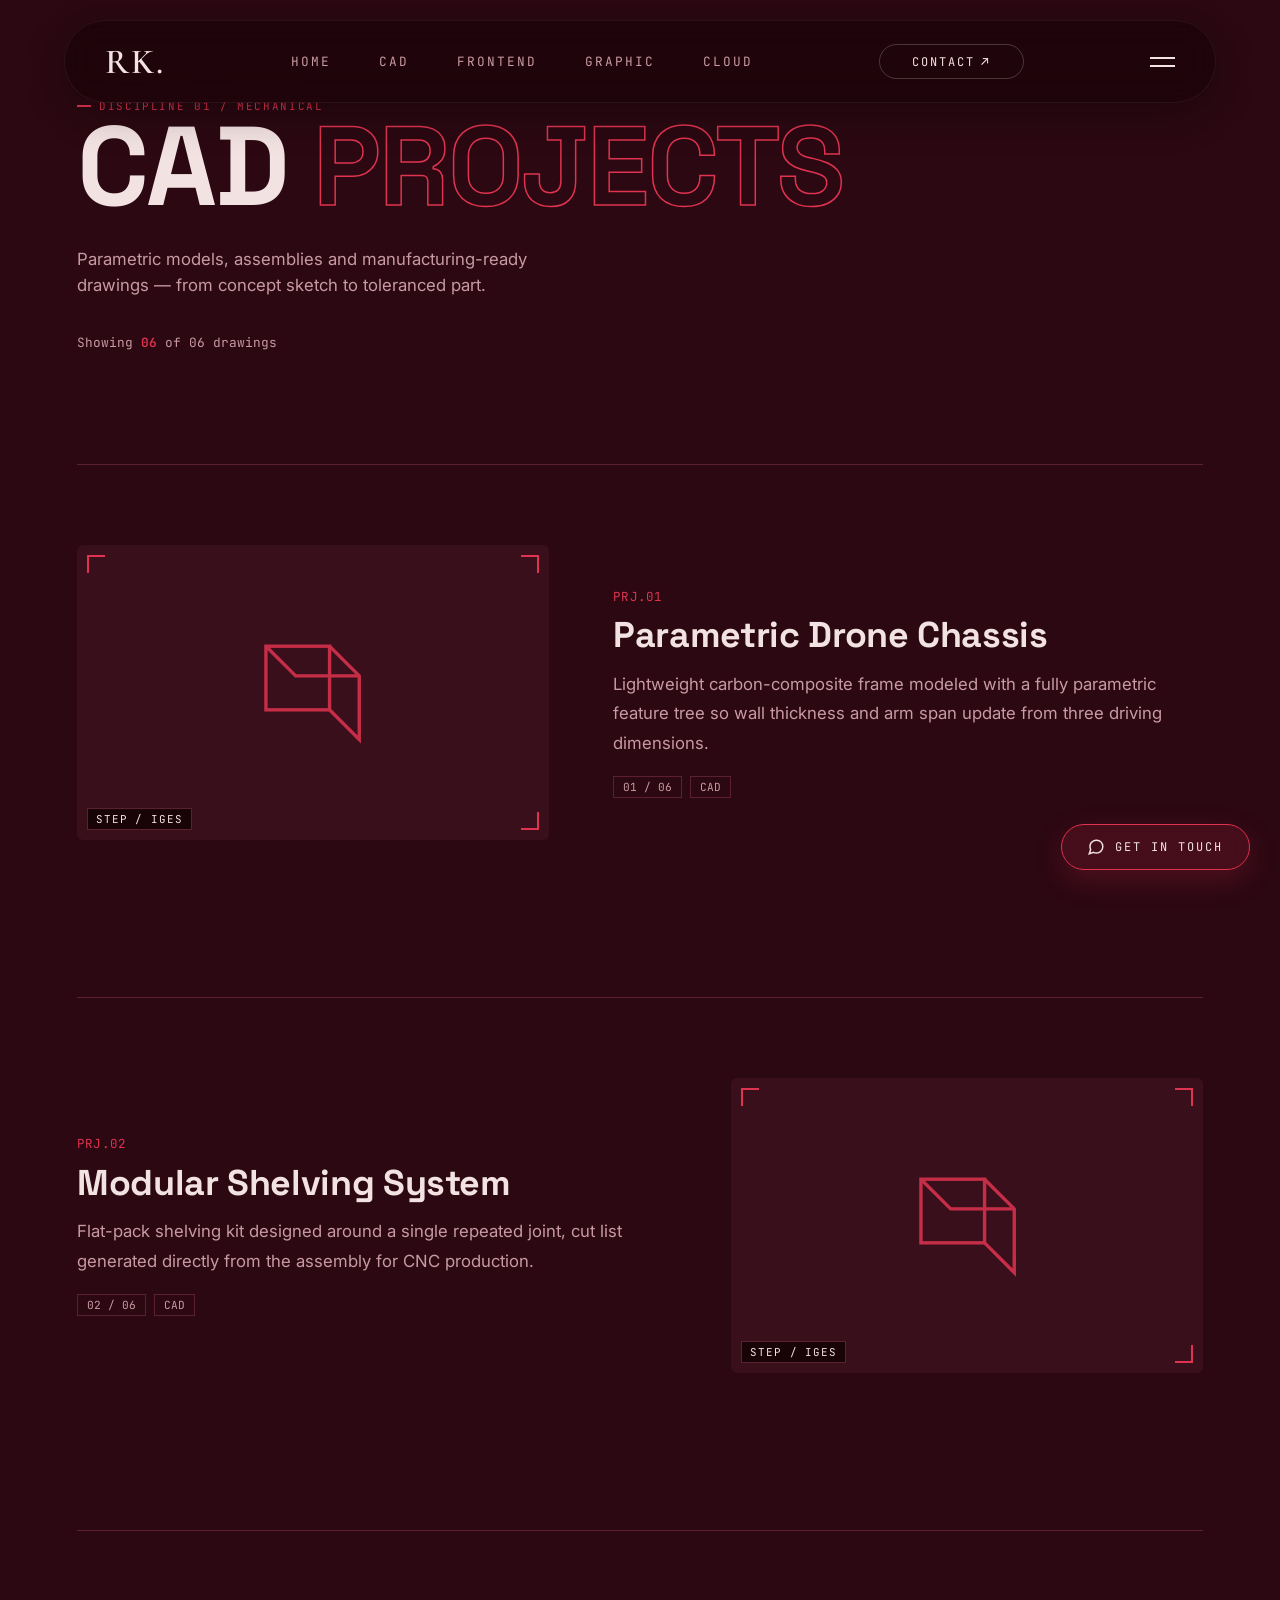
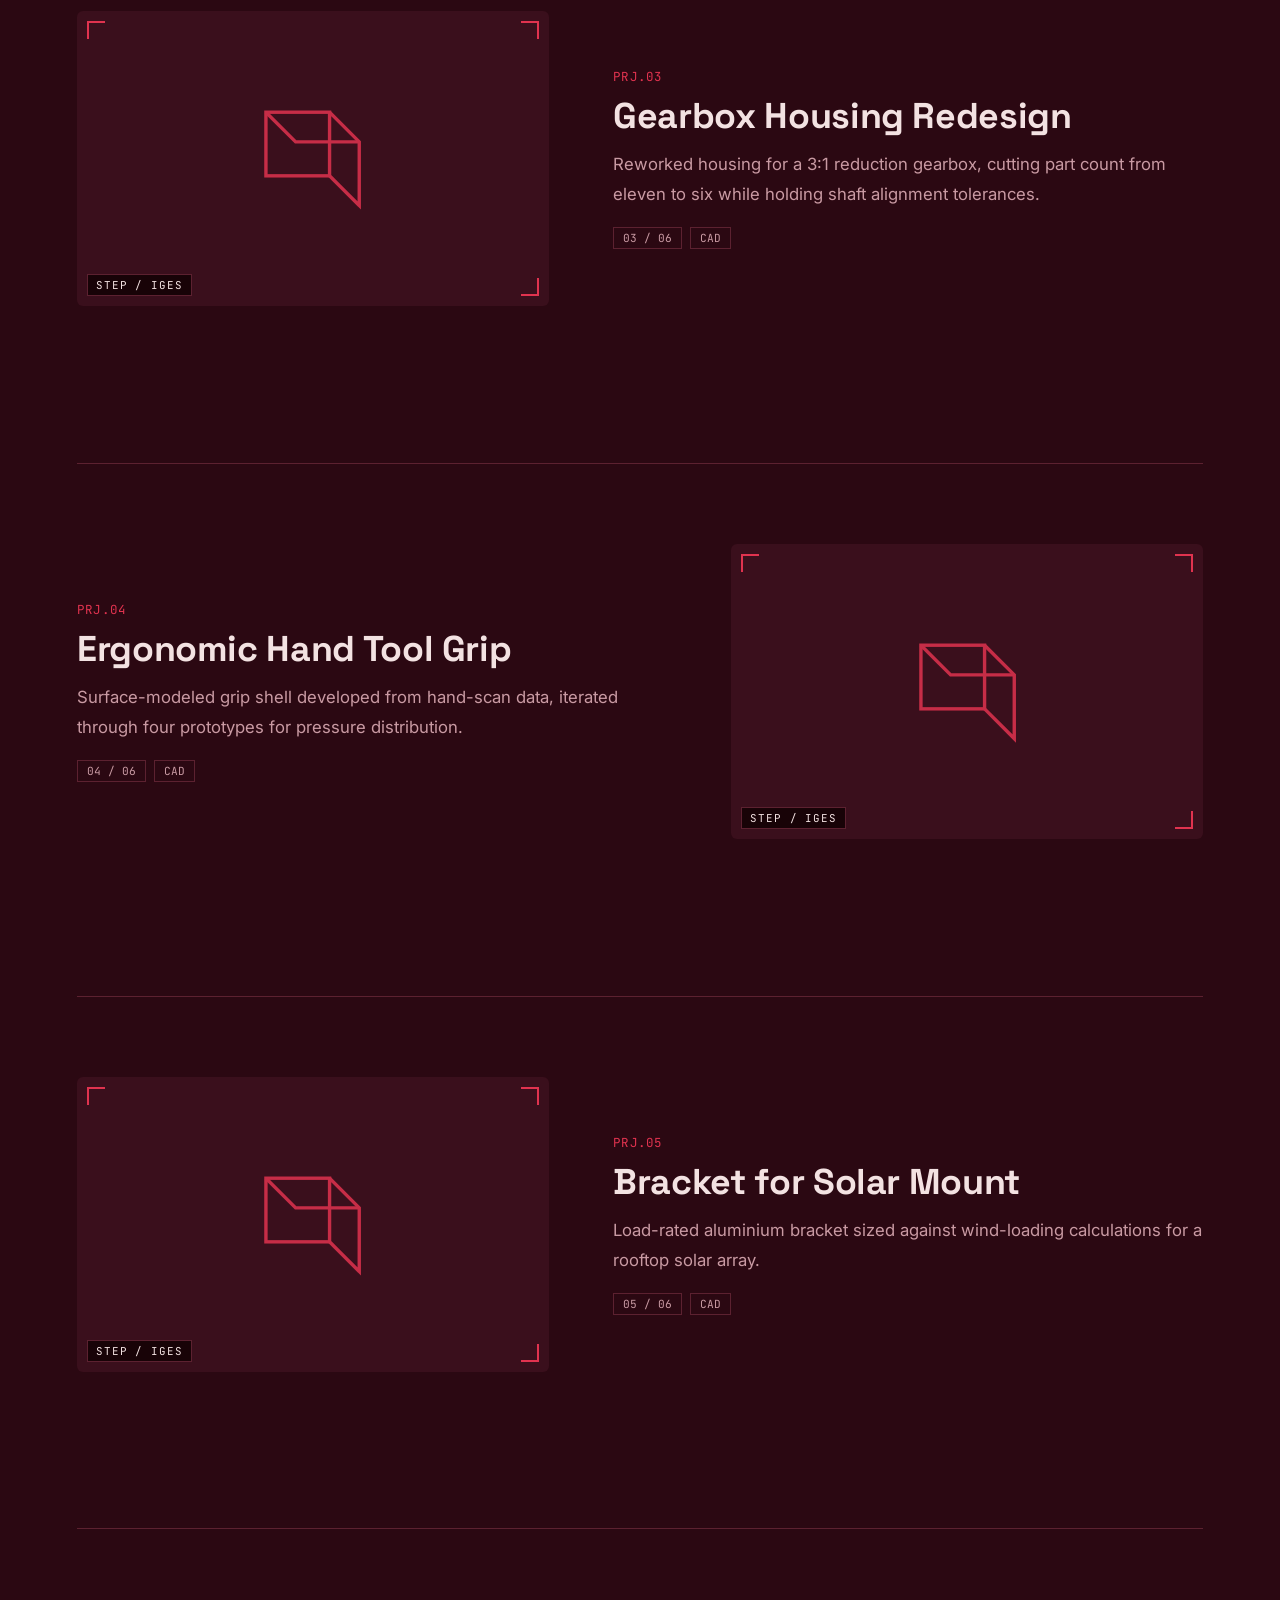
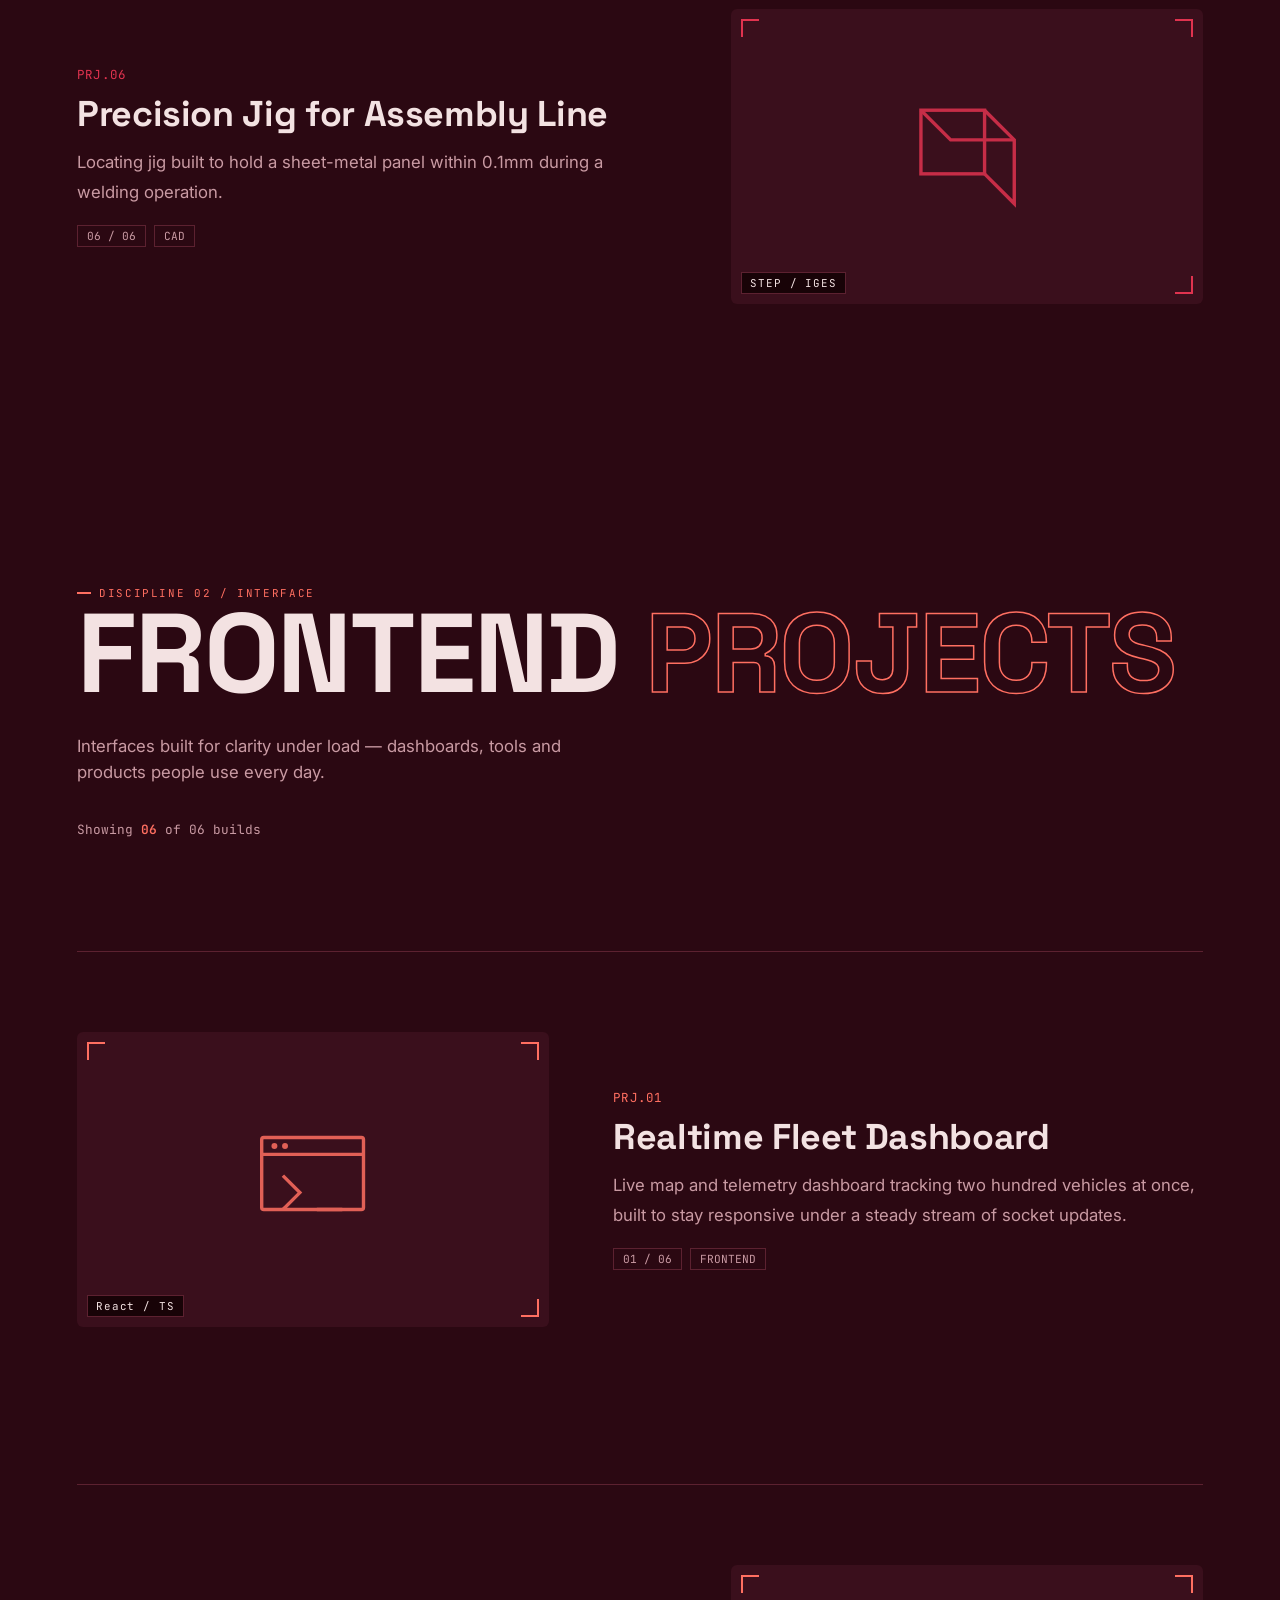
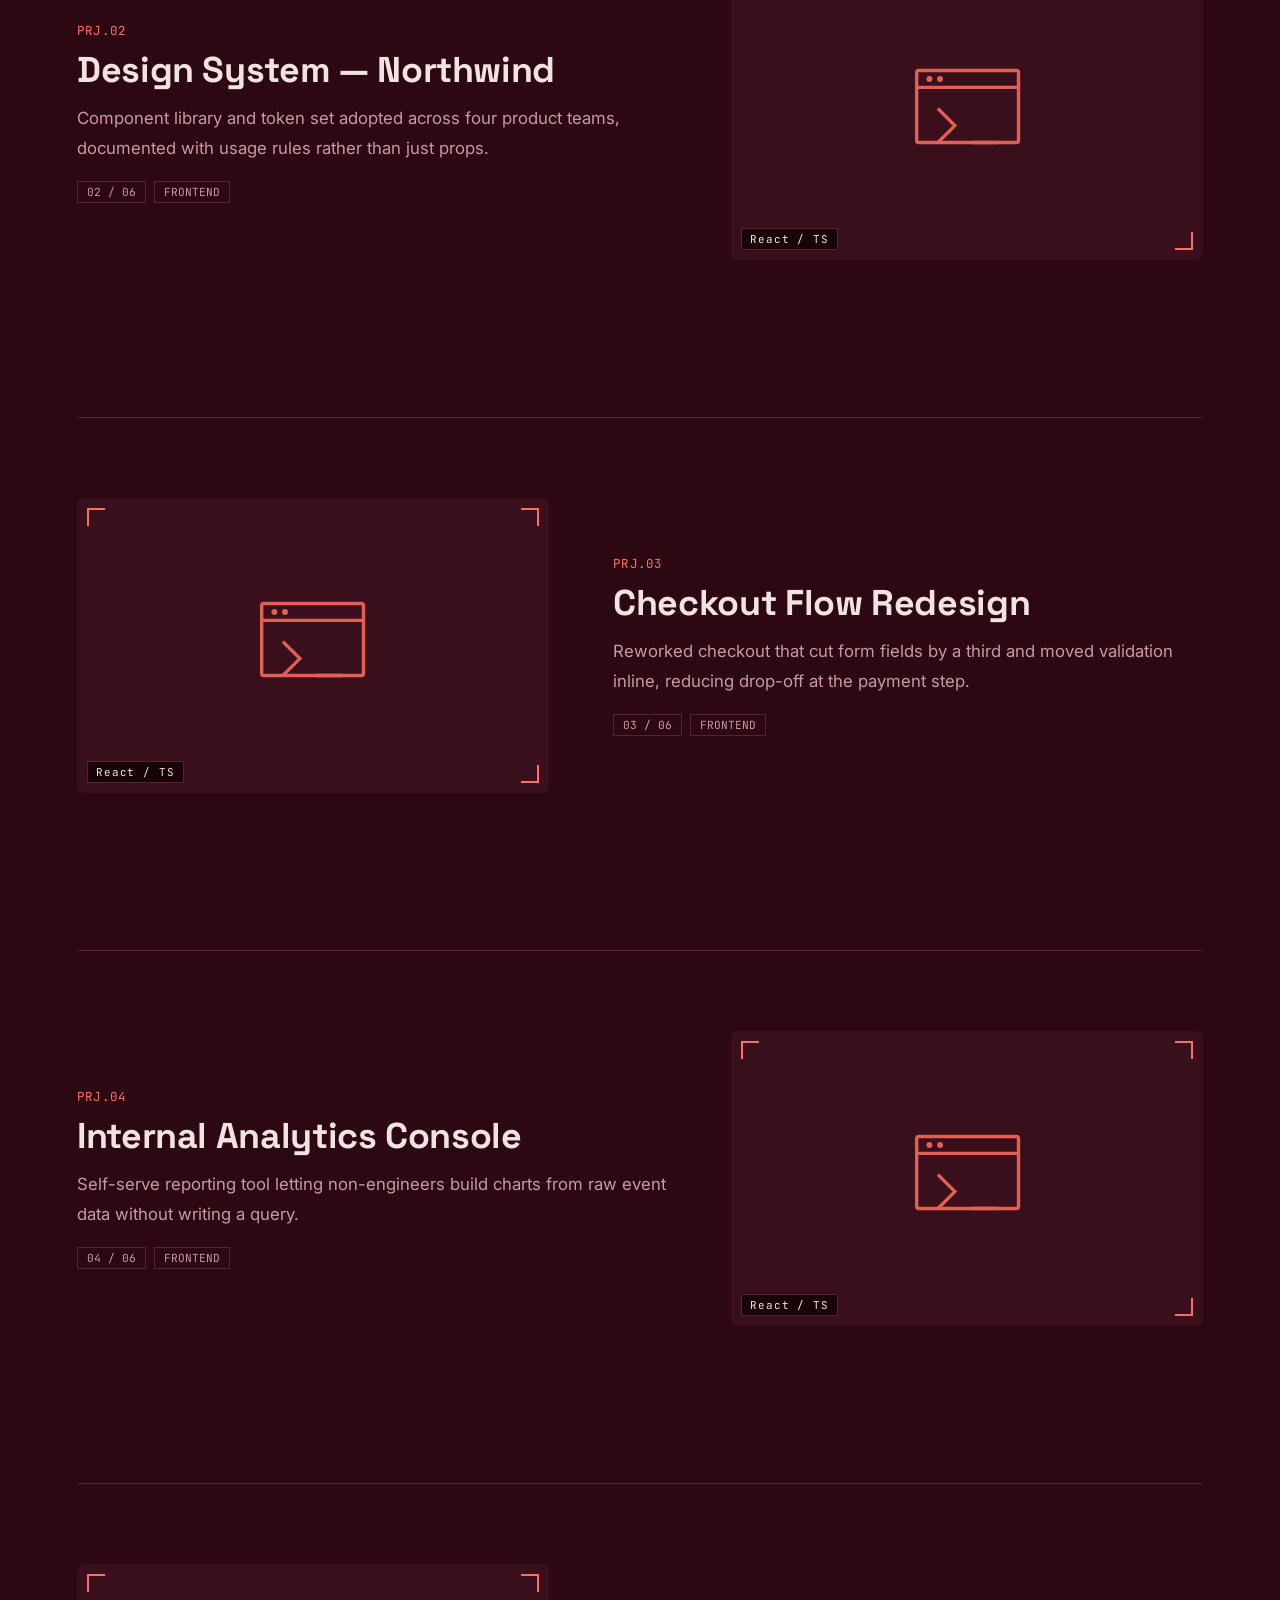
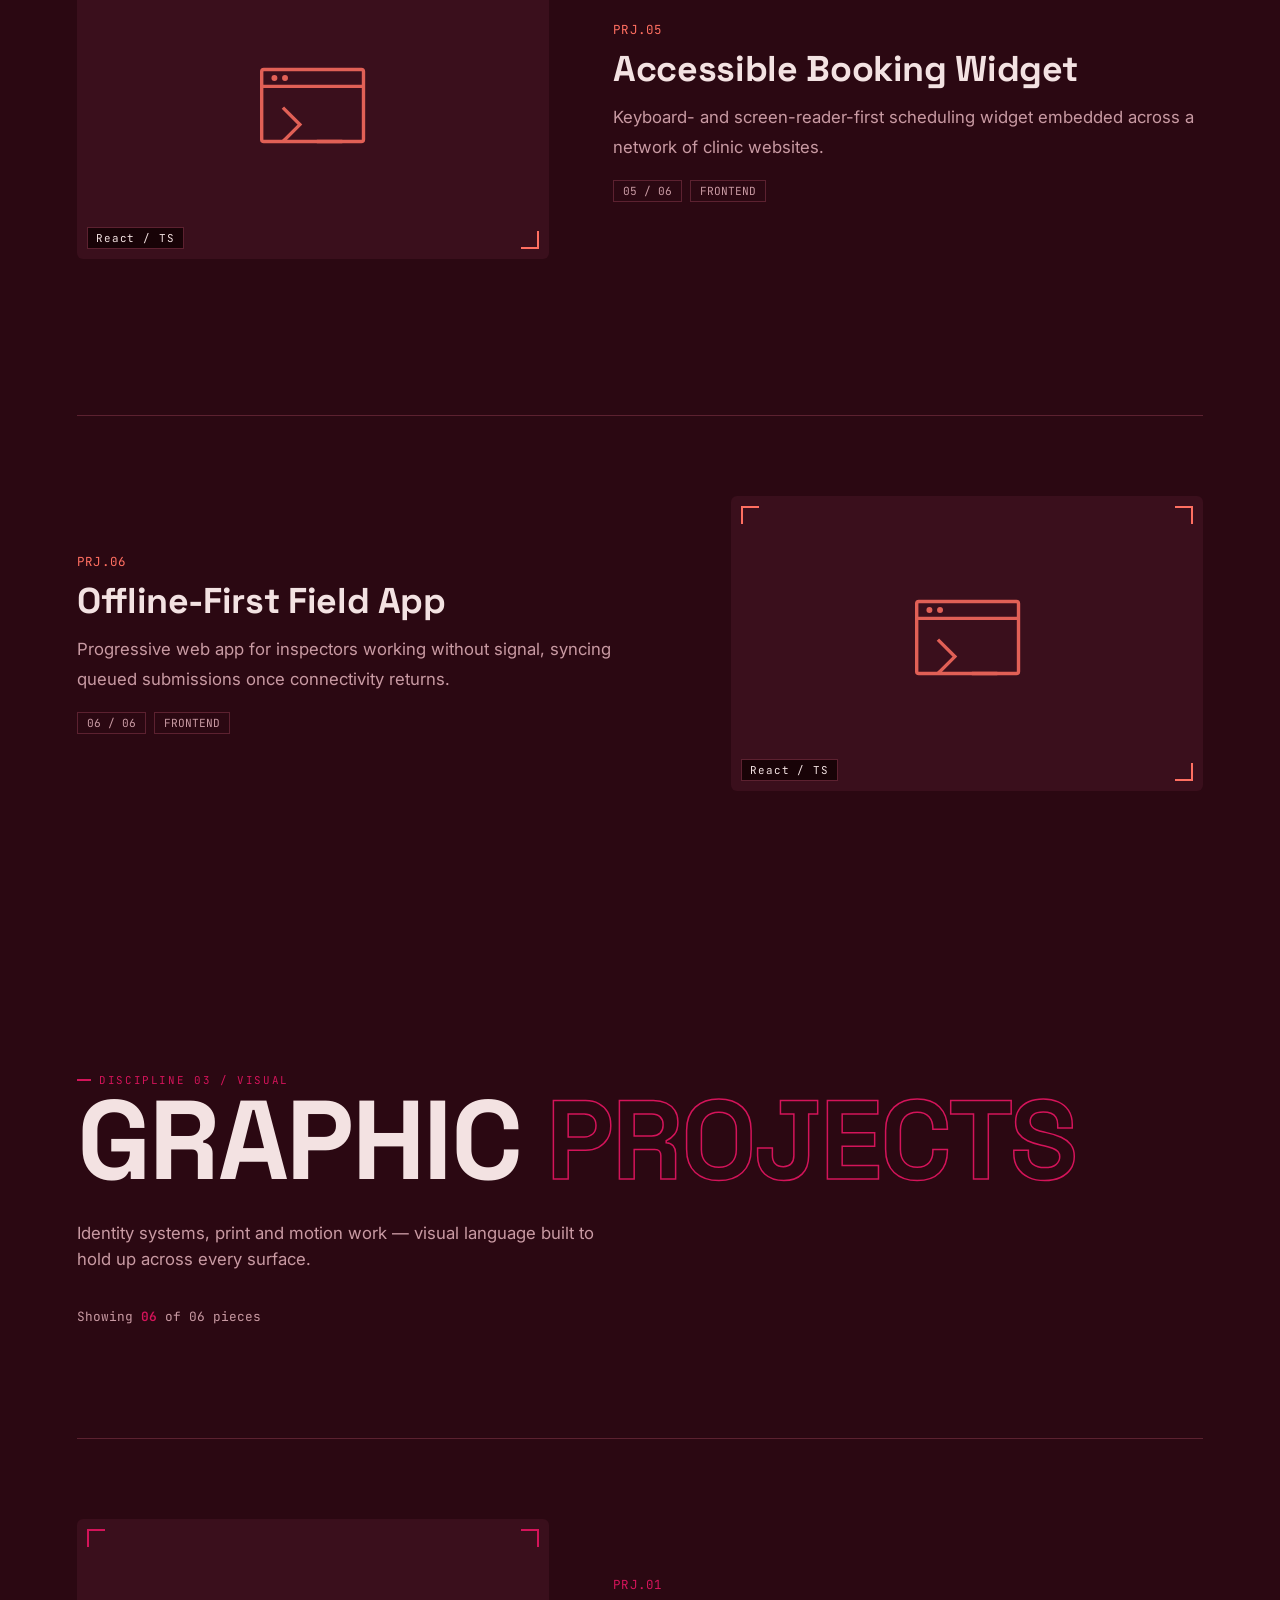
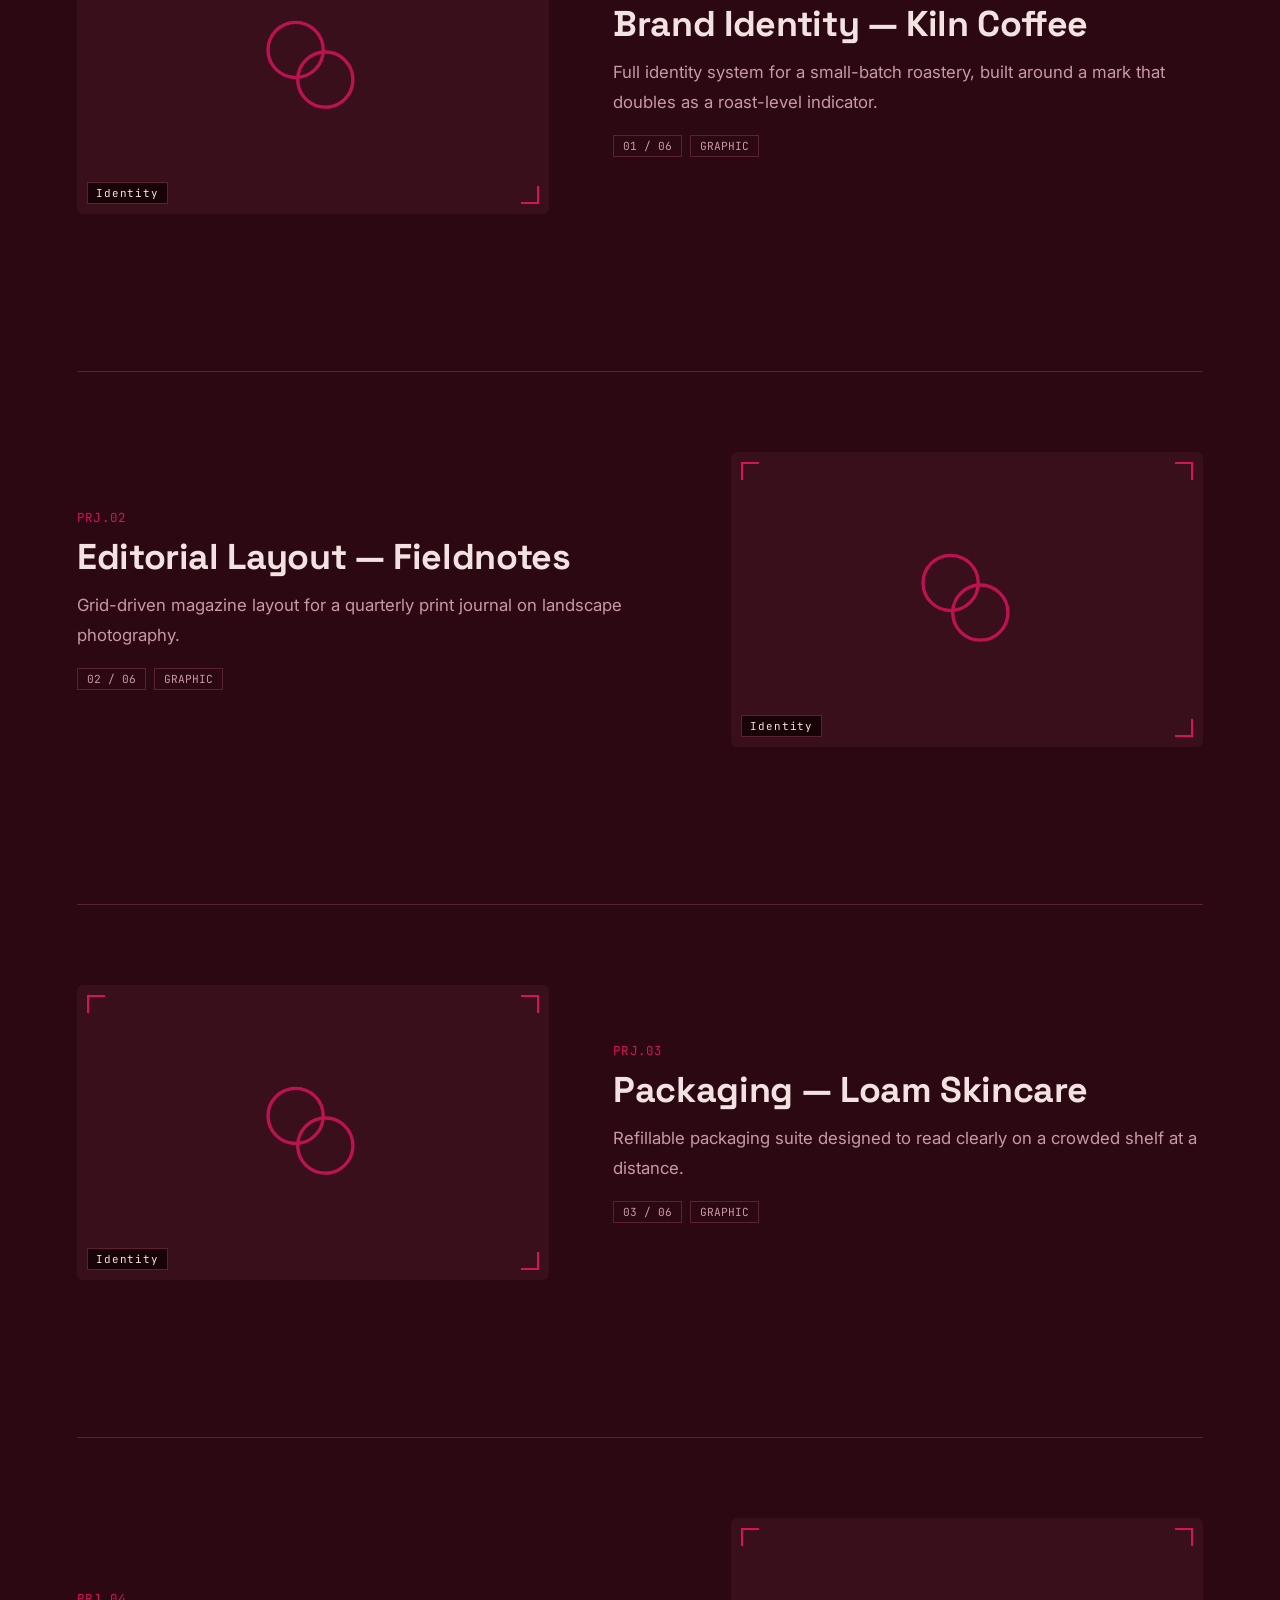
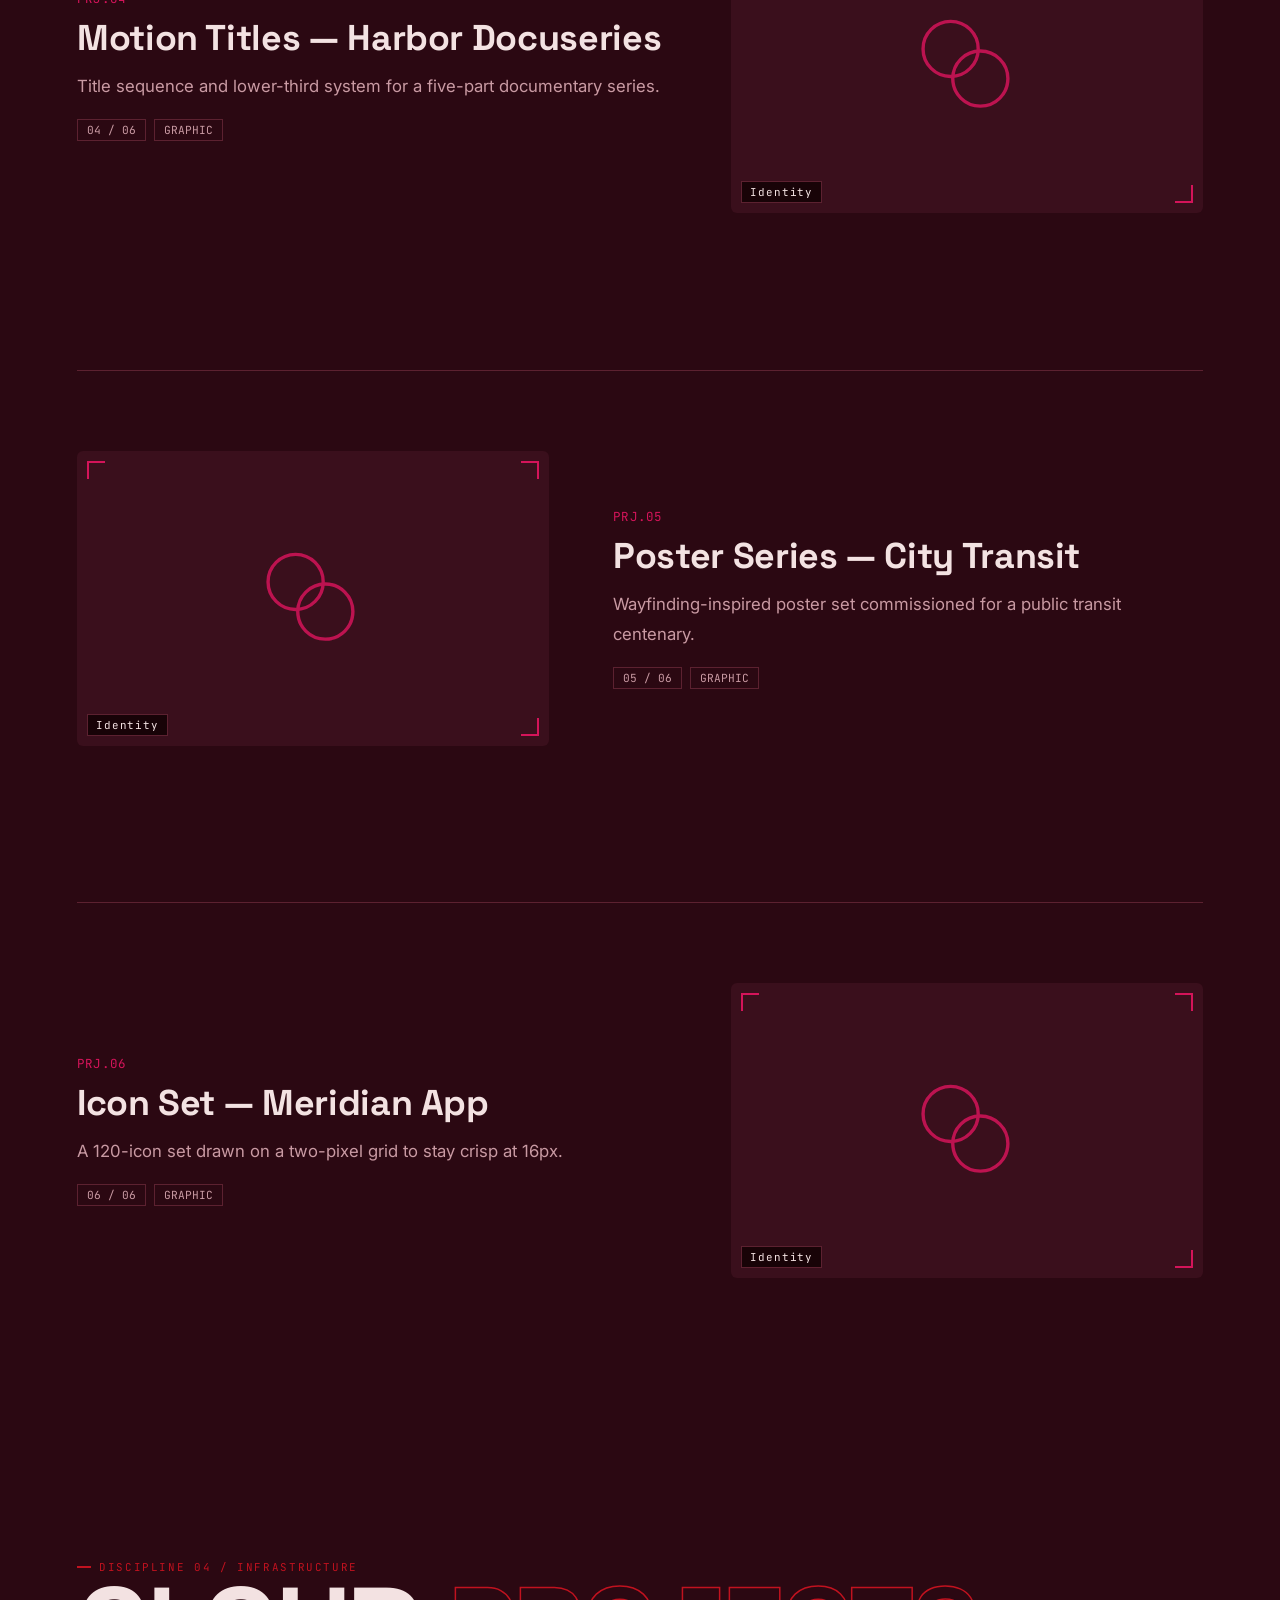
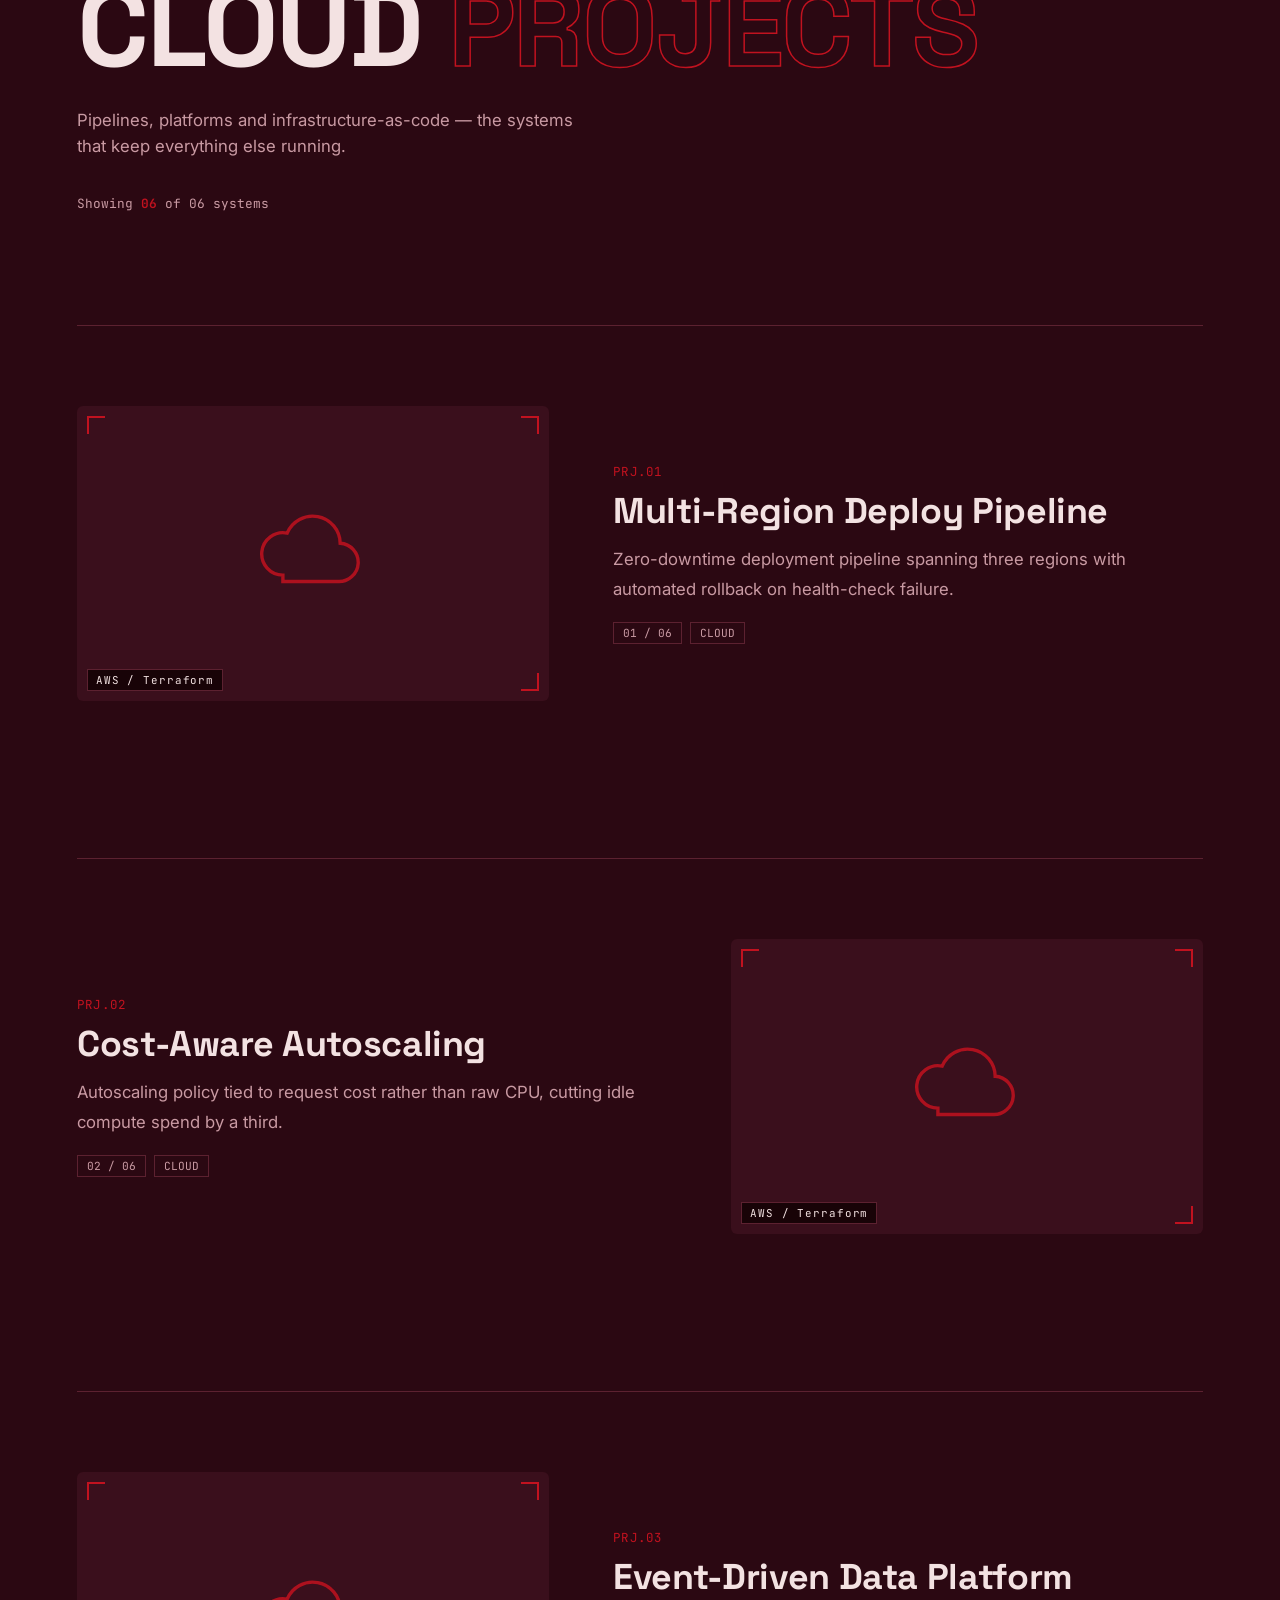
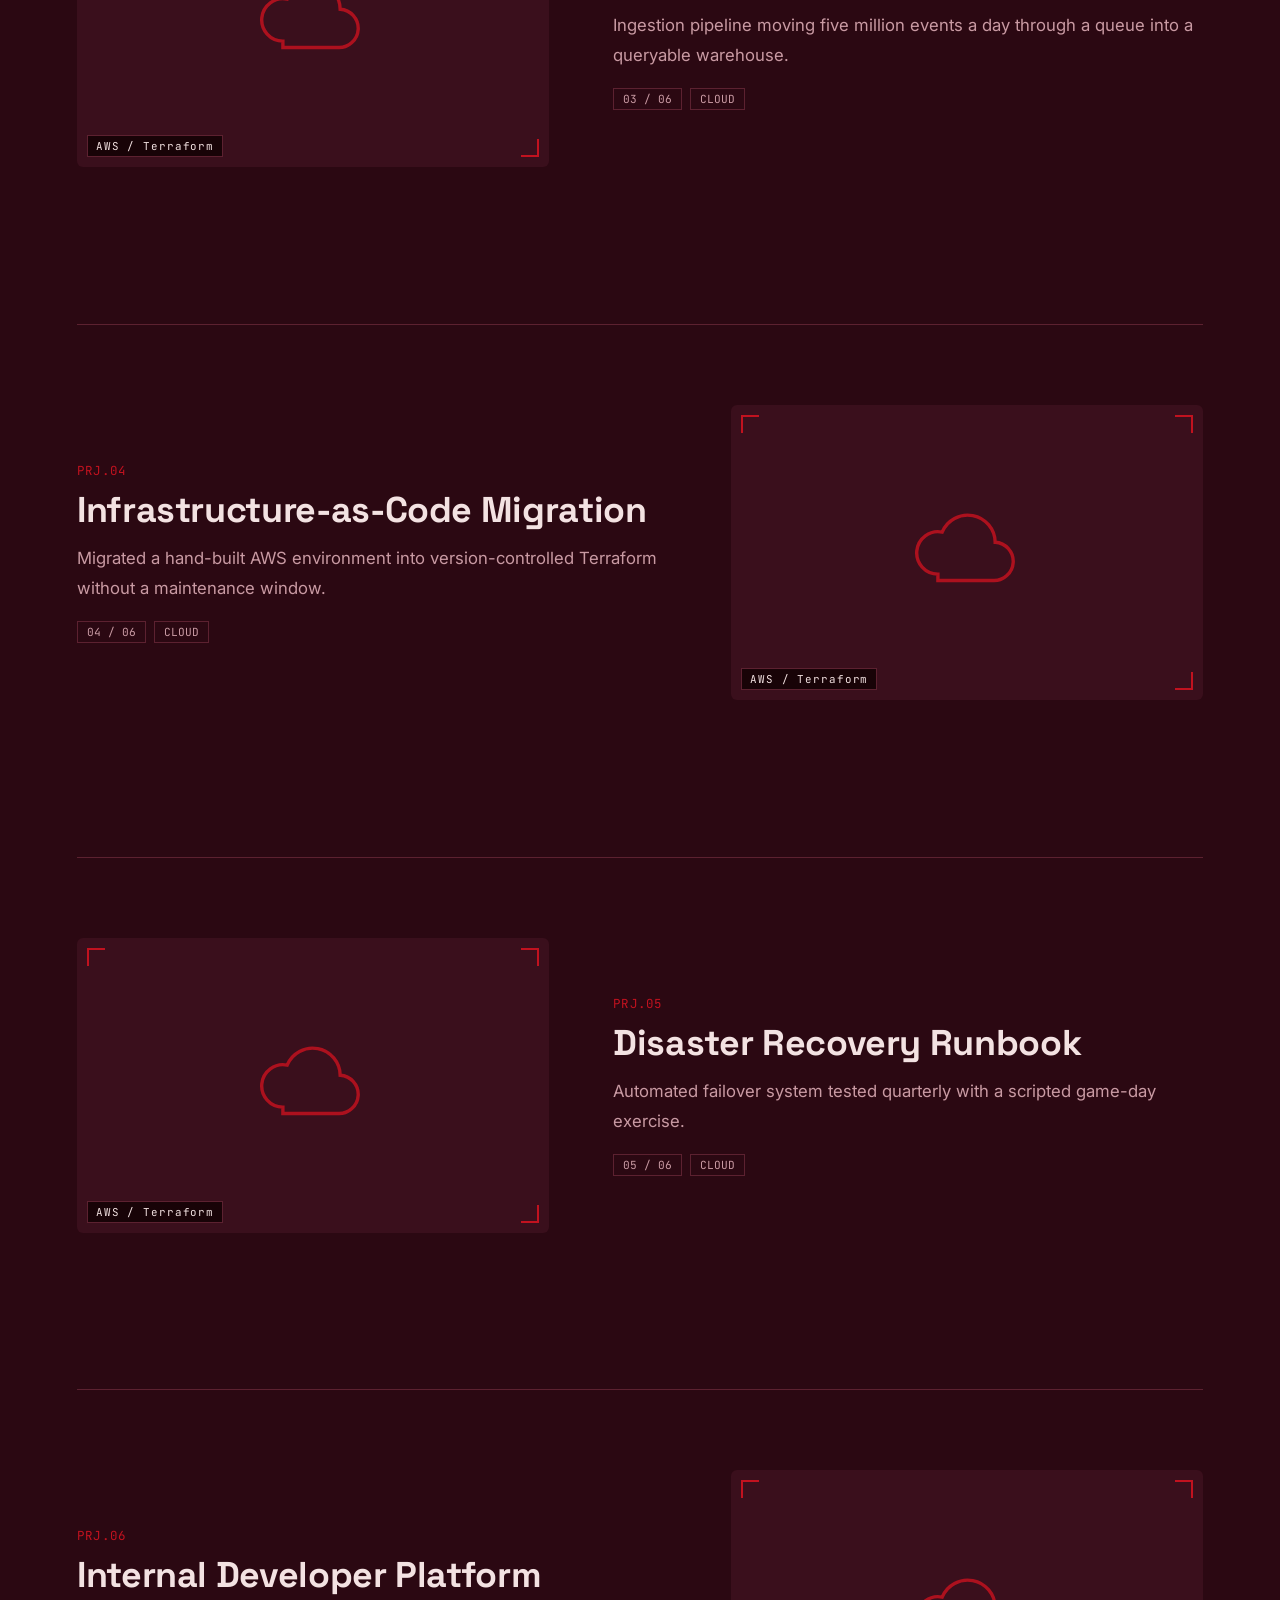
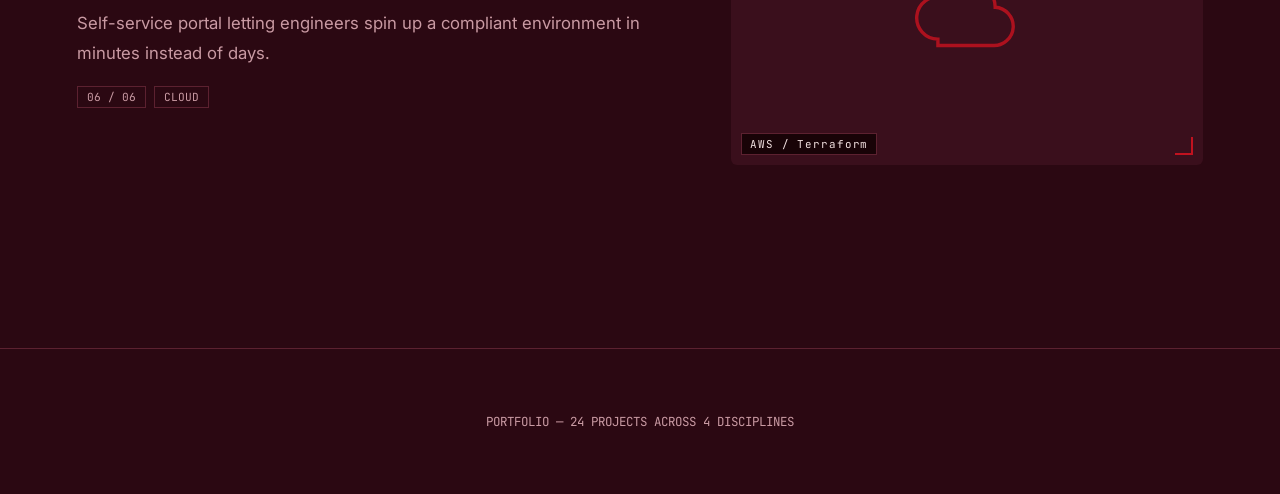
==== projects.html @ 7c6ef7e4 "personal website deployed on 14/07" ====
<!DOCTYPE html>
<html lang="en">

<head>
  <meta charset="UTF-8">
  <meta name="viewport" content="width=device-width, initial-scale=1.0">
  <title>Projects — Drafting Table</title>
  <link rel="preconnect" href="https://fonts.googleapis.com">
  <link rel="preconnect" href="https://fonts.gstatic.com" crossorigin>
  <link href="https://fonts.googleapis.com/css2?family=Cormorant+Garamond:ital,wght@0,300;0,400;0,500;0,600;0,700;1,300;1,400;1,500;1,600;1,700&family=Bodoni+Moda:ital,opsz,wght@0,6..96,400;0,6..96,500;0,6..96,600;0,6..96,700;1,6..96,400&family=IBM+Plex+Mono:wght@300;400;500;600;700&family=Inter:wght@200;300;400;500;600;700&family=Manrope:wght@200;300;400;500;600;700&family=Space+Grotesk:wght@500;700;800&family=JetBrains+Mono:wght@400;500&display=swap" rel="stylesheet">
  <style>
    :root {
      --ink: #180307;
      --ink-2: #26060c;
      --paper: #2b0812;
      --paper-2: #3a0f1c;
      --line: #5c2130;
      --text: #f3e2e2;
      --text-soft: #c99aa3;
      --cad: #e0334f;
      --frontend: #ff6f61;
      --graphic: #d4145a;
      --cloud: #c1121f;
      --accent: var(--cad);
      --disp: 'Space Grotesk', sans-serif;
      --body: 'Inter', sans-serif;
      --mono: 'JetBrains Mono', monospace;
    }

    * {
      box-sizing: border-box;
      margin: 0;
      padding: 0;
    }

    html {
      scroll-behavior: smooth;
      scroll-padding-top: 2rem;
    }

    body {
      background: var(--paper);
      color: var(--text);
      font-family: var(--body);
      overflow-x: hidden;
    }

    /* ---------- velvet backdrop ---------- */
    .grid-bg {
      position: absolute;
      inset: 0;
      background-image:
        linear-gradient(var(--line) 1px, transparent 1px),
        linear-gradient(90deg, var(--line) 1px, transparent 1px);
      background-size: 40px 40px;
      opacity: .28;
      pointer-events: none;
    }

    .grid-bg.dark {
      background-image:
        linear-gradient(rgba(255, 255, 255, .06) 1px, transparent 1px),
        linear-gradient(90deg, rgba(255, 255, 255, .06) 1px, transparent 1px);
      opacity: 1;
    }

    .velvet-sheen {
      position: fixed;
      inset: 0;
      z-index: 0;
      pointer-events: none;
      background:
        radial-gradient(60vw 60vh at 15% 0%, rgba(224, 51, 79, .16), transparent 60%),
        radial-gradient(50vw 50vh at 100% 30%, rgba(212, 20, 90, .14), transparent 60%),
        radial-gradient(70vw 60vh at 50% 100%, rgba(24, 3, 7, .55), transparent 65%);
      animation: sheenDrift 18s ease-in-out infinite alternate;
    }

    @keyframes sheenDrift {
      0% {
        opacity: .85;
      }

      100% {
        opacity: 1;
        transform: scale(1.04);
      }
    }

    /* ================= INTRO OVERLAY ================= */
    #intro {
      position: fixed;
      inset: 0;
      z-index: 999;
    }

    #intro .panel {
      position: absolute;
      left: 0;
      width: 100%;
      height: 50%;
      background: var(--ink);
      display: flex;
      align-items: center;
      justify-content: center;
      transition: transform 1.05s cubic-bezier(.76, 0, .18, 1);
      overflow: hidden;
    }

    #intro .panel-top {
      top: 0;
    }

    #intro .panel-bottom {
      bottom: 0;
    }

    #intro .panel-top .grid-bg {
      bottom: 0;
      top: auto;
      height: 200%;
    }

    #intro .panel-bottom .grid-bg {
      top: 0;
      height: 200%;
    }

    .crosshair {
      position: relative;
      width: 64px;
      height: 64px;
      opacity: .9;
    }

    .crosshair::before,
    .crosshair::after {
      content: '';
      position: absolute;
      background: var(--cad);
    }

    .crosshair::before {
      left: 50%;
      top: 0;
      width: 2px;
      height: 100%;
      transform: translateX(-1px);
    }

    .crosshair::after {
      top: 50%;
      left: 0;
      height: 2px;
      width: 100%;
      transform: translateY(-1px);
    }

    .crosshair span {
      position: absolute;
      inset: 0;
      margin: auto;
      width: 14px;
      height: 14px;
      border: 2px solid var(--cad);
      border-radius: 50%;
      animation: pulseRing 1.6s ease-in-out infinite;
    }

    @keyframes pulseRing {

      0%,
      100% {
        transform: scale(1);
        box-shadow: 0 0 0 0 rgba(224, 51, 79, .55);
      }

      50% {
        transform: scale(1.15);
        box-shadow: 0 0 0 10px rgba(224, 51, 79, 0);
      }
    }

    #intro .panel-top .crosshair {
      transform: translateY(20px);
    }

    #intro .panel-bottom .crosshair {
      transform: translateY(-20px);
    }

    #intro.open .panel-top {
      transform: translateY(-100%);
    }

    #intro.open .panel-bottom {
      transform: translateY(100%);
    }

    #intro.hidden {
      display: none;
    }

    /* ================= HERO / CATEGORY HEADING ================= */
    .category {
      position: relative;
      padding: 0 6vw 8vw;
    }

    .category-hero {
      position: sticky;
      top: 0;
      z-index: 5;
      background: var(--paper);
      min-height: 48vh;
      display: flex;
      flex-direction: column;
      align-items: flex-start;
      justify-content: center;
      padding-top: 2vh;
      opacity: 0;
      transform: translateY(40px);
      transition: opacity 0.8s cubic-bezier(0.16, 1, 0.3, 1), transform 0.8s cubic-bezier(0.16, 1, 0.3, 1);
      will-change: opacity, transform;
    }
    .category-hero.revealed {
      opacity: 1;
      transform: translateY(0);
    }

    .eyebrow {
      font-family: var(--mono);
      font-size: .68rem;
      letter-spacing: .15em;
      text-transform: uppercase;
      color: var(--accent);
      display: flex;
      align-items: center;
      gap: 8px;
    }

    .eyebrow::before {
      content: '';
      display: inline-block;
      width: 14px;
      height: 2px;
      background: var(--accent);
      animation: eyebrowGrow 2.4s ease-in-out infinite;
    }

    @keyframes eyebrowGrow {
      0%, 100% {
        width: 14px;
        opacity: .75;
      }
      50% {
        width: 24px;
        opacity: 1;
      }
    }

    .category-title {
      font-family: var(--disp);
      font-weight: 800;
      font-size: clamp(2.6rem, 9vw, 7rem);
      line-height: .96;
      letter-spacing: -.02em;
      text-transform: uppercase;
      color: var(--text);
    }

    .category-title .stroke {
      -webkit-text-stroke: 1.5px var(--accent);
      color: transparent;
    }

    .category-sub {
      margin-top: 1.6rem;
      max-width: 520px;
      font-size: 1.05rem;
      color: var(--text-soft);
      line-height: 1.55;
    }

    .category-count {
      margin-top: 2.2rem;
      font-family: var(--mono);
      font-size: .8rem;
      color: var(--text-soft);
      display: flex;
      align-items: center;
      gap: 8px;
    }

    .category-count b {
      color: var(--accent);
      font-weight: 600;
    }

    /* ================= PROJECT CARDS ================= */
    .project-list {
      display: flex;
      flex-direction: column;
      gap: clamp(2.5rem, 6vw, 5rem);
      margin-top: 2rem;
    }

    .project-card {
      display: grid;
      grid-template-columns: 1fr 1.25fr;
      gap: clamp(2rem, 5vw, 4.5rem);
      align-items: center;
      padding: 5rem 0;
      border-top: 1px solid var(--line);
      opacity: 0;
      transform: translateY(40px);
      transition: opacity 0.8s cubic-bezier(0.16, 1, 0.3, 1), transform 0.8s cubic-bezier(0.16, 1, 0.3, 1);
      will-change: opacity, transform;
    }

    .project-card.revealed {
      opacity: 1;
      transform: translateY(0);
    }

    .project-card:nth-child(even) {
      grid-template-columns: 1.25fr 1fr;
    }

    .project-card:nth-child(even) .project-media {
      order: 2;
    }

    .project-card:nth-child(even) .project-info {
      order: 1;
    }

    .project-media {
      position: relative;
      aspect-ratio: 16/10;
      background: var(--paper-2);
      overflow: hidden;
      border-radius: 6px;
      transition: box-shadow .4s ease;
    }

    .project-media:hover {
      box-shadow: inset 0 0 0 1px var(--accent), 0 0 32px -6px var(--accent);
    }

    .project-media svg {
      width: 46%;
      height: 46%;
      opacity: .85;
    }

    .project-media .icon-wrap {
      position: absolute;
      inset: 0;
      display: flex;
      align-items: center;
      justify-content: center;
      color: var(--accent);
      transition: transform .5s cubic-bezier(.2, .8, .2, 1);
    }

    .project-media:hover .icon-wrap {
      transform: scale(1.12) rotate(-3deg);
    }

    .corner {
      position: absolute;
      width: 18px;
      height: 18px;
      border-color: var(--accent);
      border-style: solid;
      border-width: 0;
      transition: width .3s ease, height .3s ease;
    }

    .corner.tl {
      top: 10px;
      left: 10px;
      border-top-width: 2px;
      border-left-width: 2px;
    }

    .corner.tr {
      top: 10px;
      right: 10px;
      border-top-width: 2px;
      border-right-width: 2px;
    }

    .corner.bl {
      bottom: 10px;
      left: 10px;
      border-bottom-width: 2px;
      border-left-width: 2px;
    }

    .corner.br {
      bottom: 10px;
      right: 10px;
      border-bottom-width: 2px;
      border-right-width: 2px;
    }

    .project-media:hover .corner {
      width: 26px;
      height: 26px;
    }

    .project-tag {
      position: absolute;
      left: 10px;
      bottom: 10px;
      font-family: var(--mono);
      font-size: .68rem;
      letter-spacing: .08em;
      background: var(--ink);
      color: var(--text);
      padding: 3px 8px;
      border: 1px solid var(--line);
    }

    .project-info .index {
      font-family: var(--mono);
      font-size: .78rem;
      color: var(--accent);
      letter-spacing: .1em;
      display: block;
      margin-bottom: .6rem;
    }

    .project-info h3 {
      font-family: var(--disp);
      font-weight: 700;
      font-size: clamp(1.5rem, 2.8vw, 2.3rem);
      line-height: 1.15;
      margin-bottom: .9rem;
      letter-spacing: -.01em;
      color: var(--text);
    }

    .project-info p {
      color: var(--text-soft);
      font-size: 1.05rem;
      line-height: 1.75;
      max-width: 60ch;
    }

    .project-meta {
      display: flex;
      flex-wrap: wrap;
      gap: .5rem;
      margin-top: 1.1rem;
    }

    .project-meta span {
      font-family: var(--mono);
      font-size: .7rem;
      border: 1px solid var(--line);
      padding: 3px 9px;
      color: var(--text-soft);
      transition: border-color .3s ease, color .3s ease;
    }

    .project-card:hover .project-meta span {
      border-color: var(--accent);
      color: var(--text);
    }

    /* ================= SECTION THEMES ================= */
    #cad {
      --accent: var(--cad);
      background: var(--paper);
    }

    #frontend {
      --accent: var(--frontend);
      background: var(--paper);
    }

    #graphic {
      --accent: var(--graphic);
      background: var(--paper);
    }

    #cloud {
      --accent: var(--cloud);
      background: var(--paper);
    }

    @media (max-width: 760px) {

      .project-card,
      .project-card:nth-child(even) {
        grid-template-columns: 1fr;
      }

      .project-card:nth-child(even) .project-media,
      .project-card:nth-child(even) .project-info {
        order: initial;
      }
    }

    @media (prefers-reduced-motion: reduce) {
      * {
        transition: none !important;
        animation: none !important;
      }
    }

    footer {
      padding: 4rem 6vw;
      text-align: center;
      font-family: var(--mono);
      font-size: .78rem;
      color: var(--text-soft);
      border-top: 1px solid var(--line);
    }

    /* ================== FLOATING NAVBAR ================== */
    .nav-header {
      position: fixed;
      top: 20px;
      left: 50%;
      transform: translateX(-50%);
      width: 90%;
      max-width: 1200px;
      padding: 1.2rem 2.5rem;
      border-radius: 50px;
      background: rgba(24, 3, 7, 0.6);
      backdrop-filter: blur(16px);
      -webkit-backdrop-filter: blur(16px);
      border: 1px solid rgba(255, 255, 255, 0.06);
      z-index: 990;
      display: flex;
      justify-content: space-between;
      align-items: center;
      box-shadow: 0 10px 40px rgba(0, 0, 0, 0.3);
      transition: top 0.35s ease, padding 0.35s ease, width 0.35s ease, background-color 0.35s;
    }
    .nav-header.scrolled {
      top: 10px;
      width: 94%;
      padding: 0.2rem 2.5rem;
      background: rgba(24, 3, 7, 0.85);
      box-shadow: 0 15px 50px rgba(0, 0, 0, 0.5);
      border-bottom: 1px solid rgba(255, 255, 255, 0.1);
    }

    .nav-logo a {
      font-family: 'Cormorant Garamond', serif;
      font-size: 2.2rem;
      font-weight: 600;
      color: var(--text);
      text-decoration: none;
      letter-spacing: 2px;
    }

    .nav-menu {
      display: flex;
      gap: 3rem;
    }

    .nav-link {
      font-family: var(--mono);
      font-size: 0.8rem;
      letter-spacing: 2px;
      color: var(--text-soft);
      text-decoration: none;
      position: relative;
      padding: 0.4rem 0;
    }

    .nav-link::after {
      content: "";
      position: absolute;
      bottom: 0;
      left: 0;
      width: 0%;
      height: 1px;
      background-color: var(--accent);
      transition: width 0.4s cubic-bezier(0.16, 1, 0.3, 1);
    }

    .nav-link:hover {
      color: var(--text);
    }

    .nav-link:hover::after {
      width: 100%;
    }

    .nav-cta a {
      font-family: var(--mono);
      font-size: 0.75rem;
      color: var(--text);
      border: 1px solid rgba(255, 255, 255, 0.2);
      padding: 0.5rem 2rem;
      border-radius: 30px;
      text-decoration: none;
      letter-spacing: 2px;
      display: flex;
      align-items: center;
      gap: 6px;
    }

    .nav-cta a:hover {
      background-color: var(--text);
      color: #100108;
      border-color: var(--text);
    }

    .arrow-diagonal {
      font-size: 0.8rem;
      display: inline-block;
      transition: transform 0.3s ease;
    }

    .nav-cta a:hover .arrow-diagonal {
      transform: translate(3px, -3px);
    }

    .menu-toggle {
      display: flex;
      flex-direction: column;
      gap: 6px;
      cursor: pointer;
    }

    .menu-toggle .line {
      width: 25px;
      height: 2px;
      background-color: var(--text);
      transition: transform 0.4s cubic-bezier(0.16, 1, 0.3, 1);
    }
    .menu-toggle.active .line:nth-child(1) {
      transform: translateY(4px) rotate(45deg);
    }
    .menu-toggle.active .line:nth-child(2) {
      transform: translateY(-4px) rotate(-45deg);
    }

    /* ================== MOBILE NAVBAR OVERLAY ================== */
    .mobile-menu-overlay {
      position: fixed;
      top: 0;
      left: 0;
      width: 100%;
      height: 100vh;
      background-color: #100108;
      z-index: 988;
      display: flex;
      justify-content: center;
      align-items: center;
      opacity: 0;
      visibility: hidden;
      transition: opacity 0.6s cubic-bezier(0.16, 1, 0.3, 1), visibility 0.6s;
    }
    .mobile-menu-overlay.active {
      opacity: 1;
      visibility: visible;
    }

    .mobile-menu-links {
      display: flex;
      flex-direction: column;
      gap: 2.5rem;
      text-align: center;
    }

    .mobile-nav-link {
      font-family: 'Cormorant Garamond', serif;
      font-size: 3rem;
      color: var(--text-soft);
      text-decoration: none;
      letter-spacing: 3px;
      transition: all 0.6s cubic-bezier(0.16, 1, 0.3, 1);
    }

    .mobile-nav-link:hover {
      color: var(--text);
      transform: scale(1.05);
    }

    /* ================== FLOATING CONTACT BUTTON ================== */
    .floating-contact-btn {
      position: fixed;
      bottom: 30px;
      right: 30px;
      z-index: 900;
      display: flex;
      align-items: center;
      gap: 10px;
      background: rgba(224, 51, 79, 0.15);
      border: 1px solid var(--accent);
      color: var(--text);
      padding: 0.8rem 1.6rem;
      border-radius: 40px;
      text-decoration: none;
      font-family: var(--mono);
      font-size: 0.75rem;
      letter-spacing: 2px;
      box-shadow: 0 10px 30px rgba(224, 51, 79, 0.2);
      backdrop-filter: blur(10px);
      -webkit-backdrop-filter: blur(10px);
    }
    .floating-contact-btn svg {
      width: 18px;
      height: 18px;
      transition: transform 0.3s ease;
    }
    .floating-contact-btn:hover {
      background: var(--accent);
      color: #100108;
      box-shadow: 0 15px 40px rgba(224, 51, 79, 0.4);
    }
    .floating-contact-btn:hover svg {
      transform: rotate(12deg) scale(1.1);
    }

    /* magnetic buttons SNAP transition */
    .magnetic-btn {
      transition: transform 0.5s cubic-bezier(0.16, 1, 0.3, 1), background-color 0.3s, color 0.3s, box-shadow 0.3s;
    }

    /* responsive adjustments for floating nav and btn */
    @media (max-width: 991px) {
      .nav-menu { display: none; }
      .menu-toggle { display: flex; }
      .nav-cta { display: none; }
      .floating-contact-btn {
        bottom: 20px;
        right: 20px;
        padding: 0.7rem 1.2rem;
        font-size: 0.7rem;
      }
      .project-card,
      .project-card:nth-child(even) {
        grid-template-columns: 1fr !important;
        padding: 3rem 0;
      }
    }
  </style>
</head>

<body>

  <!-- Floating Luxury Navigation Header -->
  <header class="nav-header">
    <div class="nav-logo"><a href="index.html#hero">RK.</a></div>
    <nav class="nav-menu">
      <a href="index.html" class="nav-link">HOME</a>
      <a href="#cad" class="nav-link">CAD</a>
      <a href="#frontend" class="nav-link">FRONTEND</a>
      <a href="#graphic" class="nav-link">GRAPHIC</a>
      <a href="#cloud" class="nav-link">CLOUD</a>
    </nav>
    <div class="nav-cta">
      <a href="index.html#contact" class="magnetic-btn">CONTACT <span class="arrow-diagonal">↗</span></a>
    </div>
    <div class="menu-toggle">
      <div class="line"></div>
      <div class="line"></div>
    </div>
  </header>

  <!-- Mobile Navigation Menu Overlay -->
  <div class="mobile-menu-overlay">
    <div class="mobile-menu-links">
      <a href="index.html" class="mobile-nav-link">HOME</a>
      <a href="#cad" class="mobile-nav-link">CAD</a>
      <a href="#frontend" class="mobile-nav-link">FRONTEND</a>
      <a href="#graphic" class="mobile-nav-link">GRAPHIC</a>
      <a href="#cloud" class="mobile-nav-link">CLOUD</a>
      <a href="index.html#contact" class="mobile-nav-link">CONTACT</a>
    </div>
  </div>

  <div class="velvet-sheen"></div>

  <!-- ============ INTRO OVERLAY ============ -->
  <div id="intro">
    <div class="panel panel-top">
      <div class="grid-bg dark"></div>
      <div class="crosshair"><span></span></div>
    </div>
    <div class="panel panel-bottom">
      <div class="grid-bg dark"></div>
      <div class="crosshair"><span></span></div>
    </div>
  </div>

  <!-- ============ MAIN CONTENT ============ -->
  <main id="main">

    <section class="category" id="cad">
      <div class="category-hero" data-hero>
        <div class="eyebrow">Discipline 01 / Mechanical</div>
        <h1 class="category-title">CAD <span class="stroke">Projects</span></h1>
        <p class="category-sub">Parametric models, assemblies and manufacturing-ready drawings — from concept sketch to
          toleranced part.</p>
        <div class="category-count">Showing <b>06</b> of 06 drawings</div>
      </div>
      <div class="project-list" data-list></div>
    </section>

    <section class="category" id="frontend">
      <div class="category-hero" data-hero>
        <div class="eyebrow">Discipline 02 / Interface</div>
        <h1 class="category-title">Frontend <span class="stroke">Projects</span></h1>
        <p class="category-sub">Interfaces built for clarity under load — dashboards, tools and products people use
          every day.</p>
        <div class="category-count">Showing <b>06</b> of 06 builds</div>
      </div>
      <div class="project-list" data-list></div>
    </section>

    <section class="category" id="graphic">
      <div class="category-hero" data-hero>
        <div class="eyebrow">Discipline 03 / Visual</div>
        <h1 class="category-title">Graphic <span class="stroke">Projects</span></h1>
        <p class="category-sub">Identity systems, print and motion work — visual language built to hold up across every
          surface.</p>
        <div class="category-count">Showing <b>06</b> of 06 pieces</div>
      </div>
      <div class="project-list" data-list></div>
    </section>

    <section class="category" id="cloud">
      <div class="category-hero" data-hero>
        <div class="eyebrow">Discipline 04 / Infrastructure</div>
        <h1 class="category-title">Cloud <span class="stroke">Projects</span></h1>
        <p class="category-sub">Pipelines, platforms and infrastructure-as-code — the systems that keep everything else
          running.</p>
        <div class="category-count">Showing <b>06</b> of 06 systems</div>
      </div>
      <div class="project-list" data-list></div>
    </section>

    <footer>PORTFOLIO — 24 PROJECTS ACROSS 4 DISCIPLINES</footer>
  </main>

  <!-- Floating Contact Button -->
  <a href="index.html#contact" class="floating-contact-btn magnetic-btn" title="Contact Me">
    <svg viewBox="0 0 24 24" fill="none" stroke="currentColor" stroke-width="2">
      <path d="M21 11.5a8.38 8.38 0 0 1-.9 3.8 8.5 8.5 0 0 1-7.6 4.7 8.38 8.38 0 0 1-3.8-.9L3 21l1.9-5.7a8.38 8.38 0 0 1-.9-3.8 8.5 8.5 0 0 1 4.7-7.6 8.38 8.38 0 0 1 3.8-.9h.5a8.48 8.48 0 0 1 8 8v.5z" />
    </svg>
    <span>GET IN TOUCH</span>
  </a>

  <script>
    (function () {

      /* ---------------- icon library (line-art placeholders) ---------------- */
      const icons = {
        cad: '<svg viewBox="0 0 64 64" fill="none" stroke="currentColor" stroke-width="1.6"><rect x="10" y="10" width="30" height="30" transform="rotate(0 25 25)"/><path d="M40 40 L54 54 M40 10 L54 24 L54 54 L40 40" /><path d="M10 10 L24 24 L54 24" /></svg>',
        frontend: '<svg viewBox="0 0 64 64" fill="none" stroke="currentColor" stroke-width="1.6"><rect x="8" y="12" width="48" height="34" rx="1"/><path d="M8 20 H56"/><circle cx="14" cy="16" r="1.4" fill="currentColor" stroke="none"/><circle cx="19" cy="16" r="1.4" fill="currentColor" stroke="none"/><path d="M18 30 L26 38 L18 46 M34 46 H46"/></svg>',
        graphic: '<svg viewBox="0 0 64 64" fill="none" stroke="currentColor" stroke-width="1.6"><circle cx="24" cy="24" r="13"/><circle cx="38" cy="38" r="13"/></svg>',
        cloud: '<svg viewBox="0 0 64 64" fill="none" stroke="currentColor" stroke-width="1.6"><path d="M18 42a10 10 0 1 1 2-19.8A13 13 0 0 1 45 27a9 9 0 0 1-1 18H18z"/></svg>'
      };

      /* ---------------- project data ---------------- */
      const data = {
        cad: {
          icon: 'cad', tag: 'STEP / IGES', items: [
            ['Parametric Drone Chassis', 'Lightweight carbon-composite frame modeled with a fully parametric feature tree so wall thickness and arm span update from three driving dimensions.'],
            ['Modular Shelving System', 'Flat-pack shelving kit designed around a single repeated joint, cut list generated directly from the assembly for CNC production.'],
            ['Gearbox Housing Redesign', 'Reworked housing for a 3:1 reduction gearbox, cutting part count from eleven to six while holding shaft alignment tolerances.'],
            ['Ergonomic Hand Tool Grip', 'Surface-modeled grip shell developed from hand-scan data, iterated through four prototypes for pressure distribution.'],
            ['Bracket for Solar Mount', 'Load-rated aluminium bracket sized against wind-loading calculations for a rooftop solar array.'],
            ['Precision Jig for Assembly Line', 'Locating jig built to hold a sheet-metal panel within 0.1mm during a welding operation.']
          ]
        },
        frontend: {
          icon: 'frontend', tag: 'React / TS', items: [
            ['Realtime Fleet Dashboard', 'Live map and telemetry dashboard tracking two hundred vehicles at once, built to stay responsive under a steady stream of socket updates.'],
            ['Design System — Northwind', 'Component library and token set adopted across four product teams, documented with usage rules rather than just props.'],
            ['Checkout Flow Redesign', 'Reworked checkout that cut form fields by a third and moved validation inline, reducing drop-off at the payment step.'],
            ['Internal Analytics Console', 'Self-serve reporting tool letting non-engineers build charts from raw event data without writing a query.'],
            ['Accessible Booking Widget', 'Keyboard- and screen-reader-first scheduling widget embedded across a network of clinic websites.'],
            ['Offline-First Field App', 'Progressive web app for inspectors working without signal, syncing queued submissions once connectivity returns.']
          ]
        },
        graphic: {
          icon: 'graphic', tag: 'Identity', items: [
            ['Brand Identity — Kiln Coffee', 'Full identity system for a small-batch roastery, built around a mark that doubles as a roast-level indicator.'],
            ['Editorial Layout — Fieldnotes', 'Grid-driven magazine layout for a quarterly print journal on landscape photography.'],
            ['Packaging — Loam Skincare', 'Refillable packaging suite designed to read clearly on a crowded shelf at a distance.'],
            ['Motion Titles — Harbor Docuseries', 'Title sequence and lower-third system for a five-part documentary series.'],
            ['Poster Series — City Transit', 'Wayfinding-inspired poster set commissioned for a public transit centenary.'],
            ['Icon Set — Meridian App', 'A 120-icon set drawn on a two-pixel grid to stay crisp at 16px.']
          ]
        },
        cloud: {
          icon: 'cloud', tag: 'AWS / Terraform', items: [
            ['Multi-Region Deploy Pipeline', 'Zero-downtime deployment pipeline spanning three regions with automated rollback on health-check failure.'],
            ['Cost-Aware Autoscaling', 'Autoscaling policy tied to request cost rather than raw CPU, cutting idle compute spend by a third.'],
            ['Event-Driven Data Platform', 'Ingestion pipeline moving five million events a day through a queue into a queryable warehouse.'],
            ['Infrastructure-as-Code Migration', 'Migrated a hand-built AWS environment into version-controlled Terraform without a maintenance window.'],
            ['Disaster Recovery Runbook', 'Automated failover system tested quarterly with a scripted game-day exercise.'],
            ['Internal Developer Platform', 'Self-service portal letting engineers spin up a compliant environment in minutes instead of days.']
          ]
        }
      };

      /* ---------------- build cards ---------------- */
      Object.keys(data).forEach(key => {
        const { icon, tag, items } = data[key];
        const list = document.querySelector('#' + key + ' [data-list]');
        items.forEach((item, i) => {
          const [title, desc] = item;
          const num = String(i + 1).padStart(2, '0');
          const card = document.createElement('div');
          card.className = 'project-card';
          card.innerHTML = `
        <div class="project-media">
          <div class="icon-wrap">${icons[icon]}</div>
          <span class="corner tl"></span><span class="corner tr"></span>
          <span class="corner bl"></span><span class="corner br"></span>
          <span class="project-tag">${tag}</span>
        </div>
        <div class="project-info">
          <span class="index">PRJ.${num}</span>
          <h3>${title}</h3>
          <p>${desc}</p>
          <div class="project-meta"><span>${num} / 06</span><span>${key.toUpperCase()}</span></div>
        </div>`;
          list.appendChild(card);
        });
      });

      /* ---------------- scroll-triggered reveal (IntersectionObserver) ---------------- */
      const revealOptions = {
        root: null,
        rootMargin: '0px 0px -12% 0px',
        threshold: 0.05
      };

      const revealObserver = new IntersectionObserver((entries, observer) => {
        entries.forEach(entry => {
          if (entry.isIntersecting) {
            entry.target.classList.add('revealed');
            observer.unobserve(entry.target); // Trigger animation once
          }
        });
      }, revealOptions);

      const revealEls = document.querySelectorAll('.project-card, [data-hero]');
      revealEls.forEach(el => revealObserver.observe(el));

      /* ---------------- header scroll background ---------------- */
      const header = document.querySelector('.nav-header');
      window.addEventListener('scroll', () => {
        if (window.scrollY > 50) {
          header.classList.add('scrolled');
        } else {
          header.classList.remove('scrolled');
        }
      }, { passive: true });

      /* ---------------- mobile menu toggle ---------------- */
      const menuToggle = document.querySelector('.menu-toggle');
      const mobileOverlay = document.querySelector('.mobile-menu-overlay');
      const mobileLinks = document.querySelectorAll('.mobile-nav-link');

      if (menuToggle && mobileOverlay) {
        menuToggle.addEventListener('click', () => {
          menuToggle.classList.toggle('active');
          mobileOverlay.classList.toggle('active');
          if (mobileOverlay.classList.contains('active')) {
            document.body.style.overflow = 'hidden';
          } else {
            document.body.style.overflow = '';
          }
        });

        mobileLinks.forEach(link => {
          link.addEventListener('click', () => {
            menuToggle.classList.remove('active');
            mobileOverlay.classList.remove('active');
            document.body.style.overflow = '';
          });
        });
      }

      /* ---------------- magnetic buttons ---------------- */
      const magnetics = document.querySelectorAll('.magnetic-btn');
      magnetics.forEach(btn => {
        btn.addEventListener('mousemove', (e) => {
          const rect = btn.getBoundingClientRect();
          const x = (e.clientX - rect.left - rect.width / 2) * 0.35;
          const y = (e.clientY - rect.top - rect.height / 2) * 0.35;
          btn.style.transform = `translate(${x}px, ${y}px)`;
        });

        btn.addEventListener('mouseleave', () => {
          btn.style.transform = 'none';
        });
      });

      /* ---------------- intro sequence ---------------- */
      const intro = document.getElementById('intro');
      const reduced = window.matchMedia('(prefers-reduced-motion: reduce)').matches;

      if (reduced) {
        intro.classList.add('hidden');
      } else {
        document.body.style.overflow = 'hidden';
        setTimeout(() => {
          intro.classList.add('open');
        }, 500);
        setTimeout(() => {
          intro.classList.add('hidden');
          document.body.style.overflow = '';
        }, 1650);
      }
    })();
  </script>

</body>

</html>
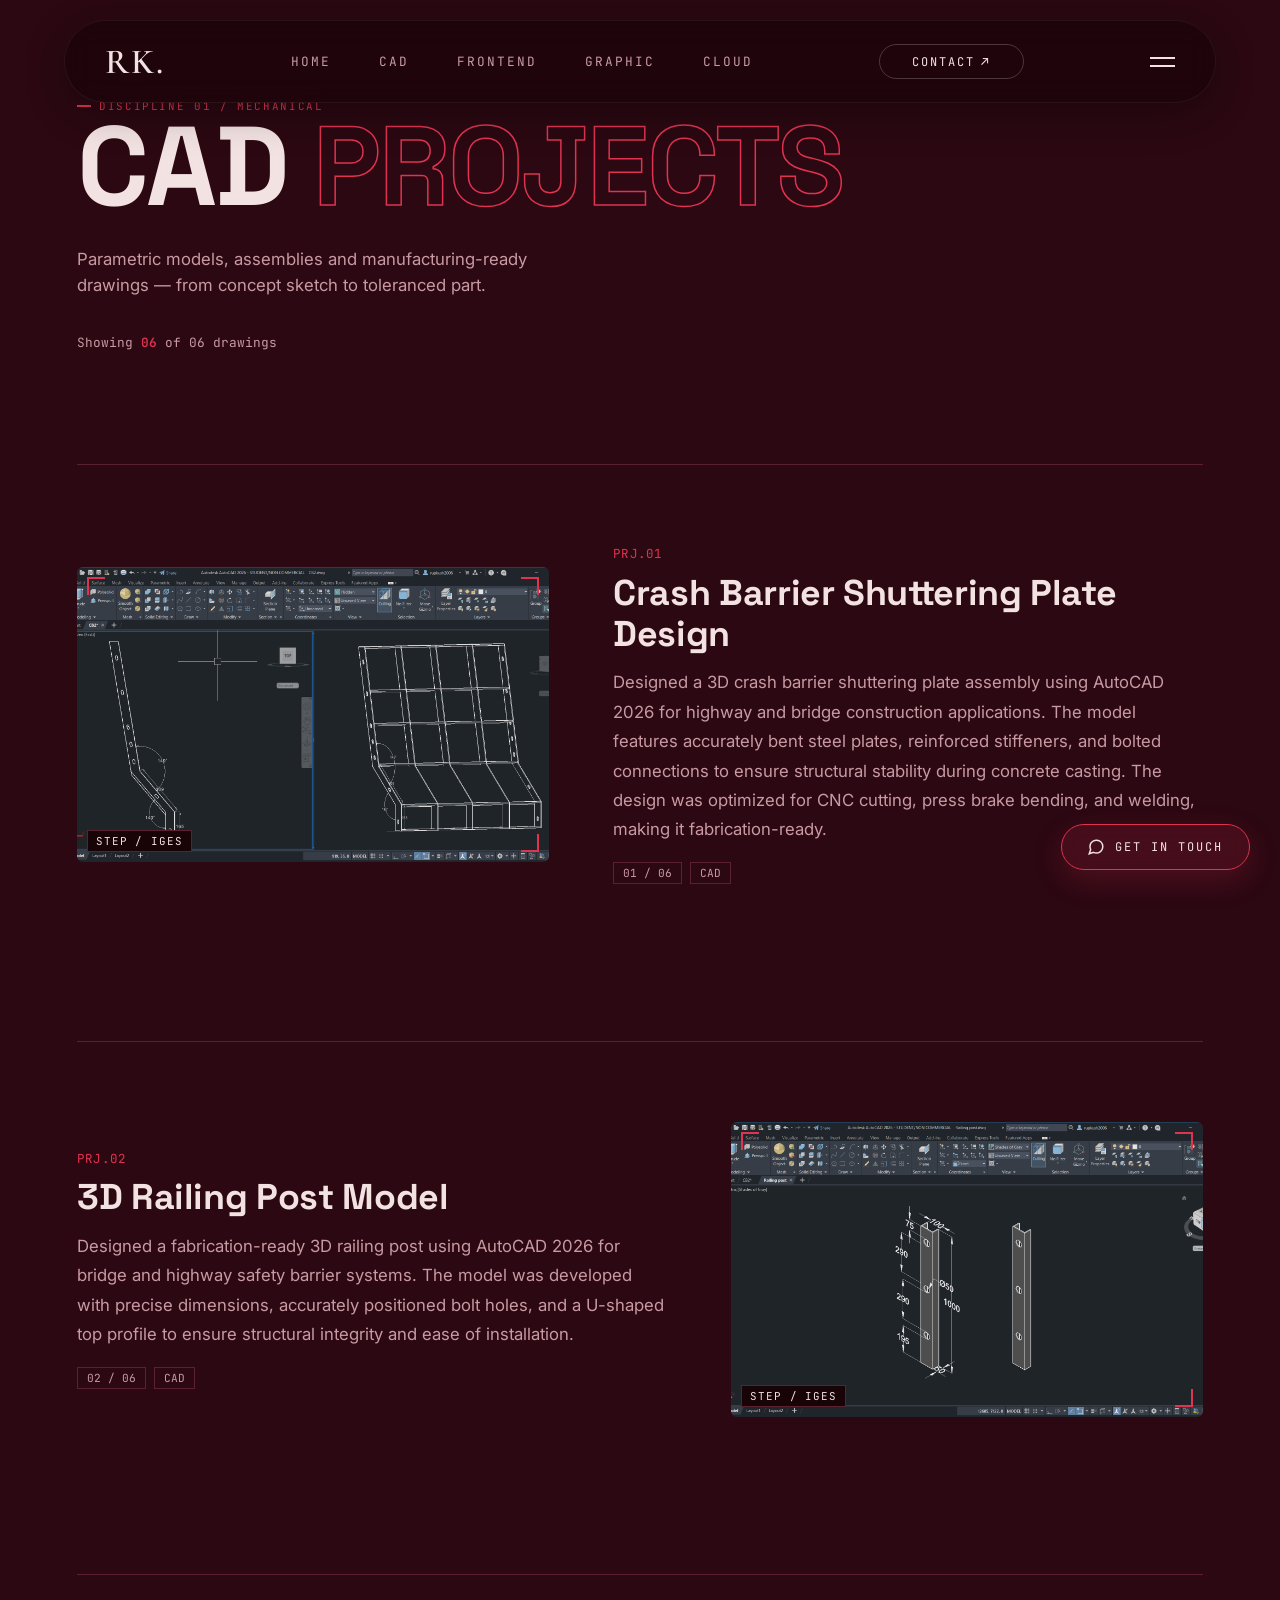
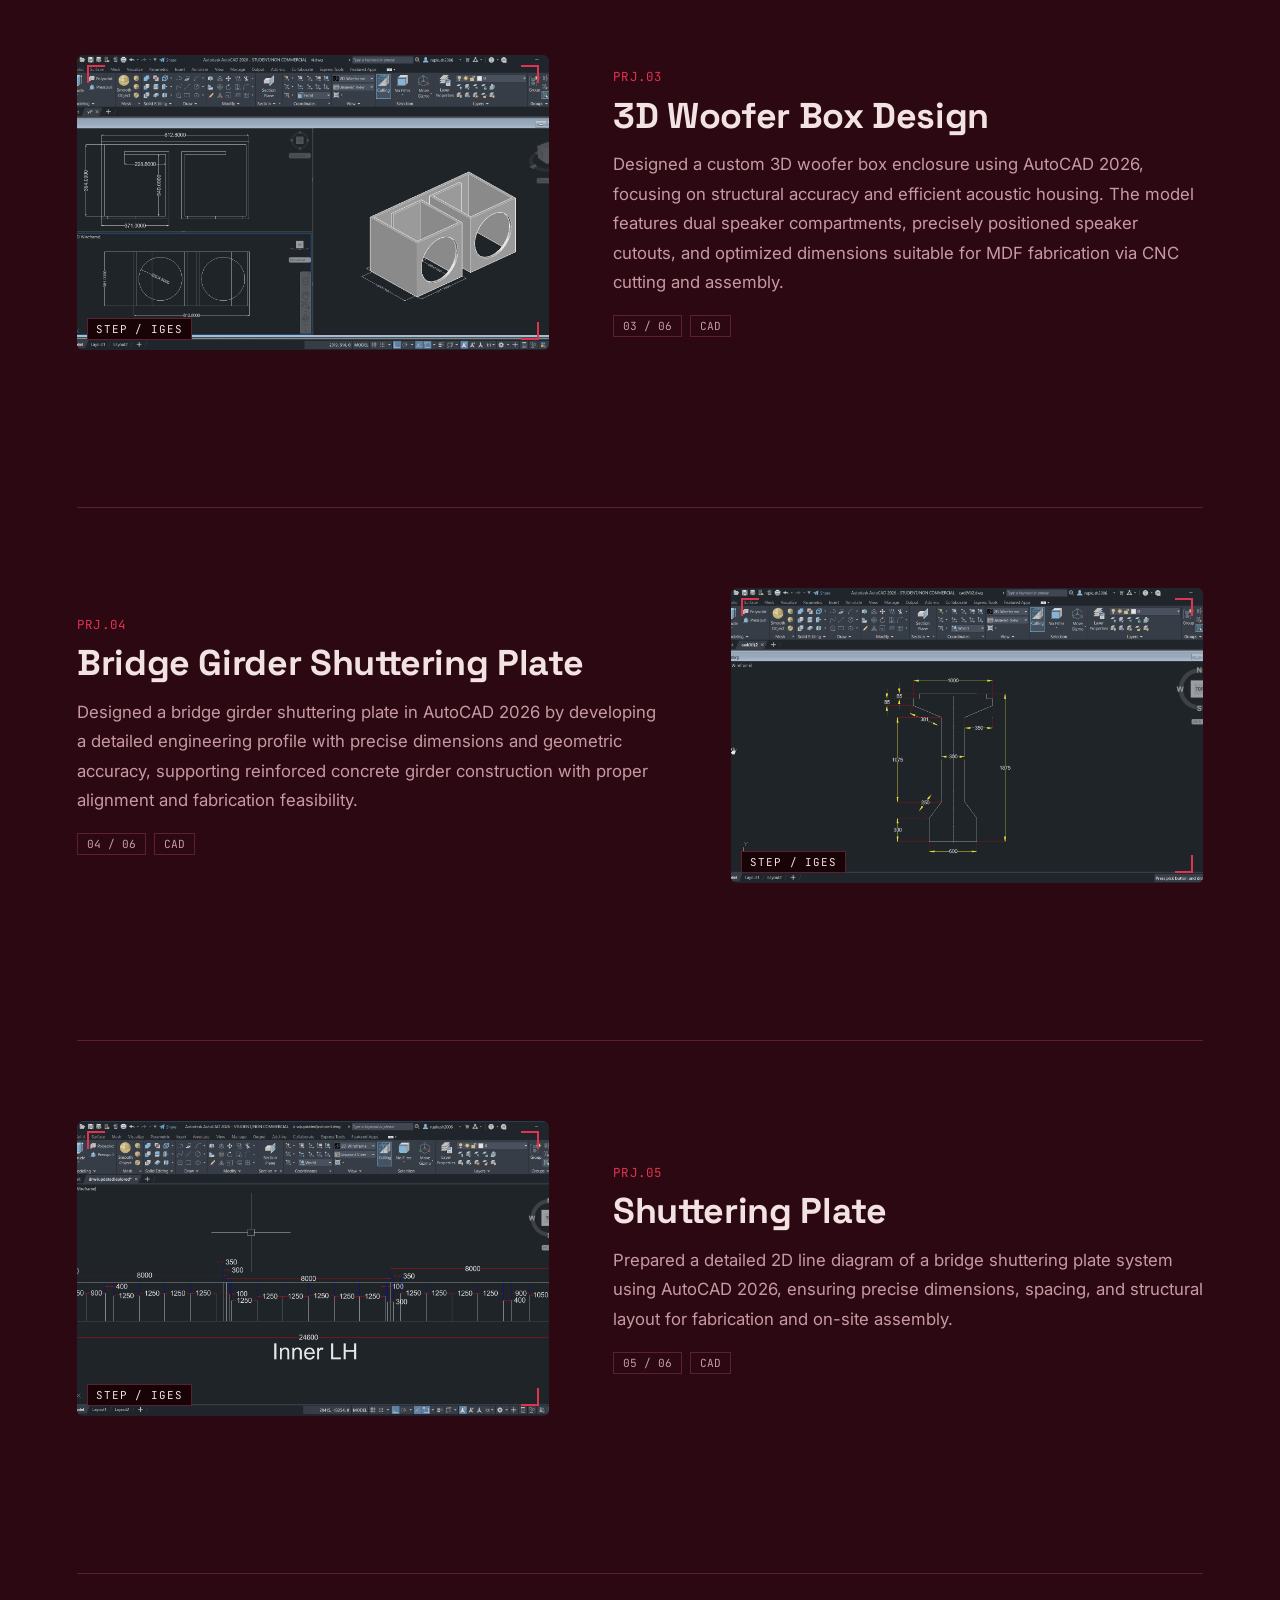
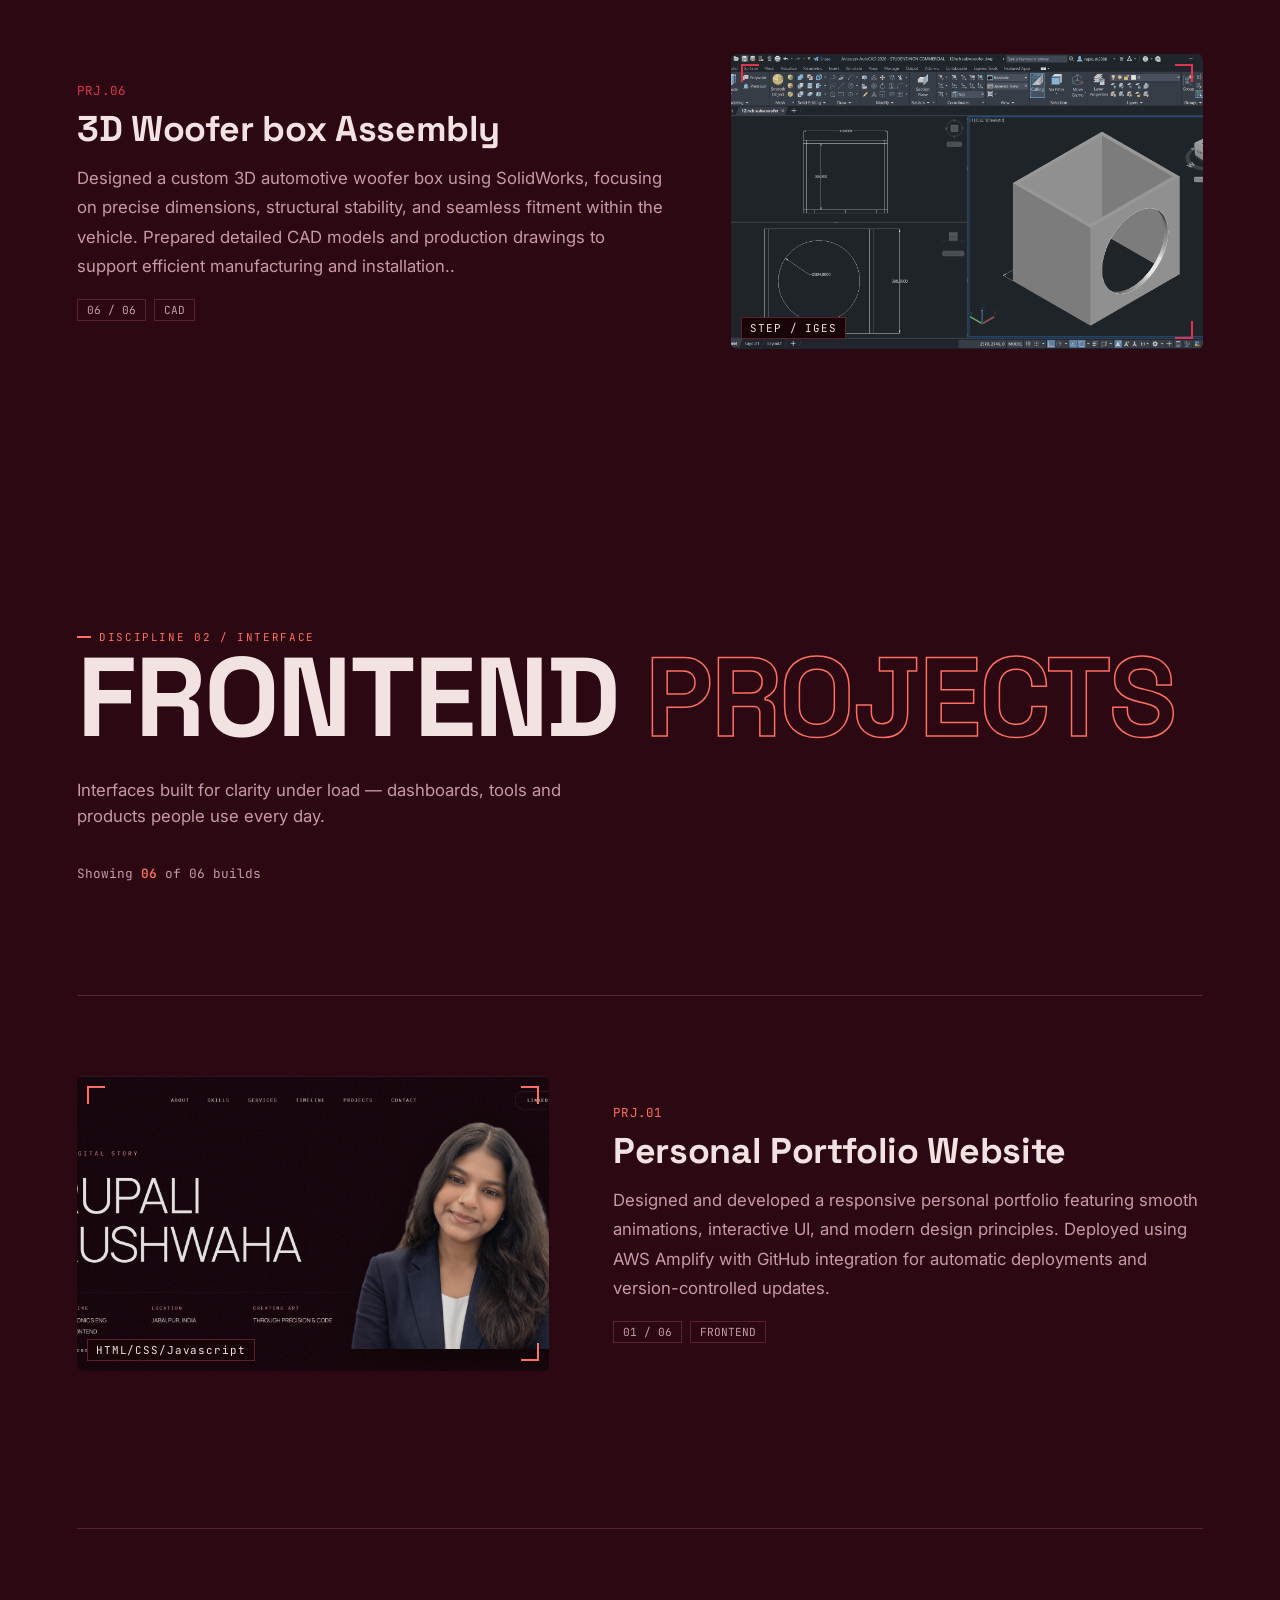
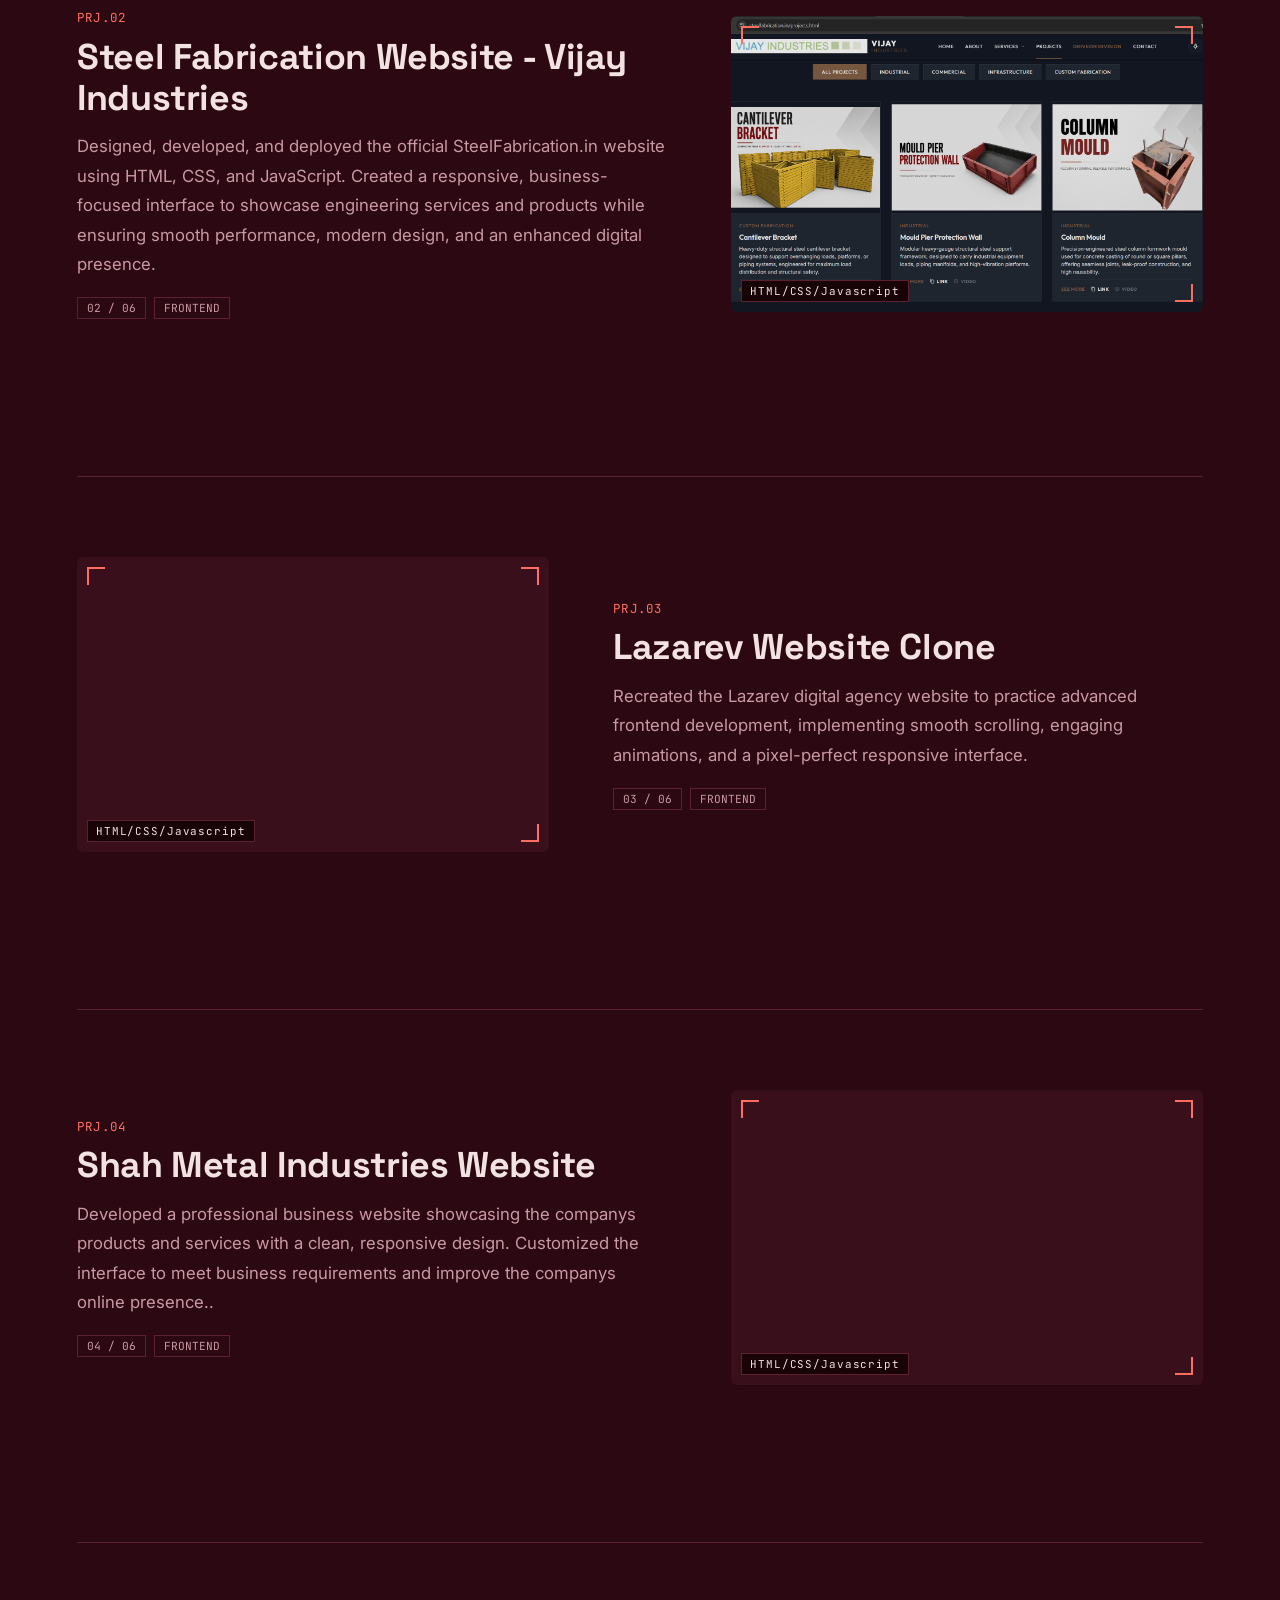
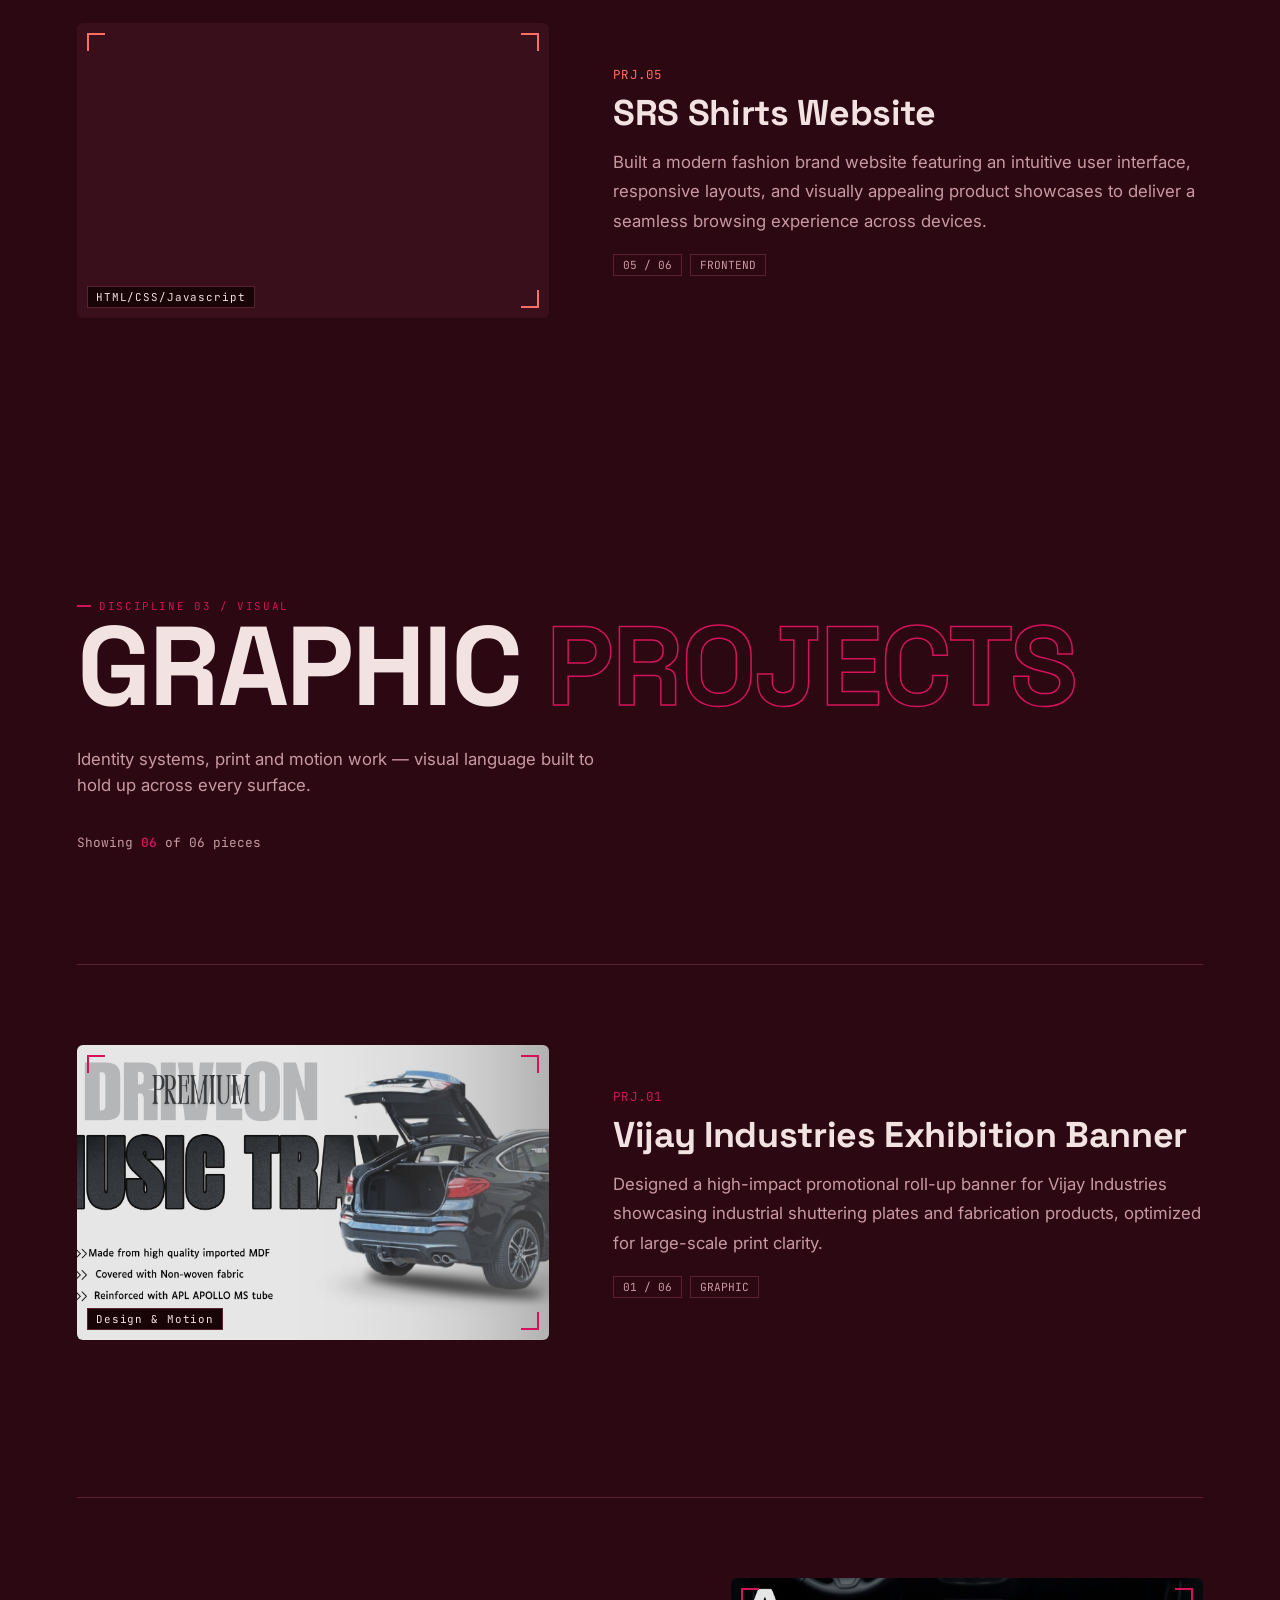
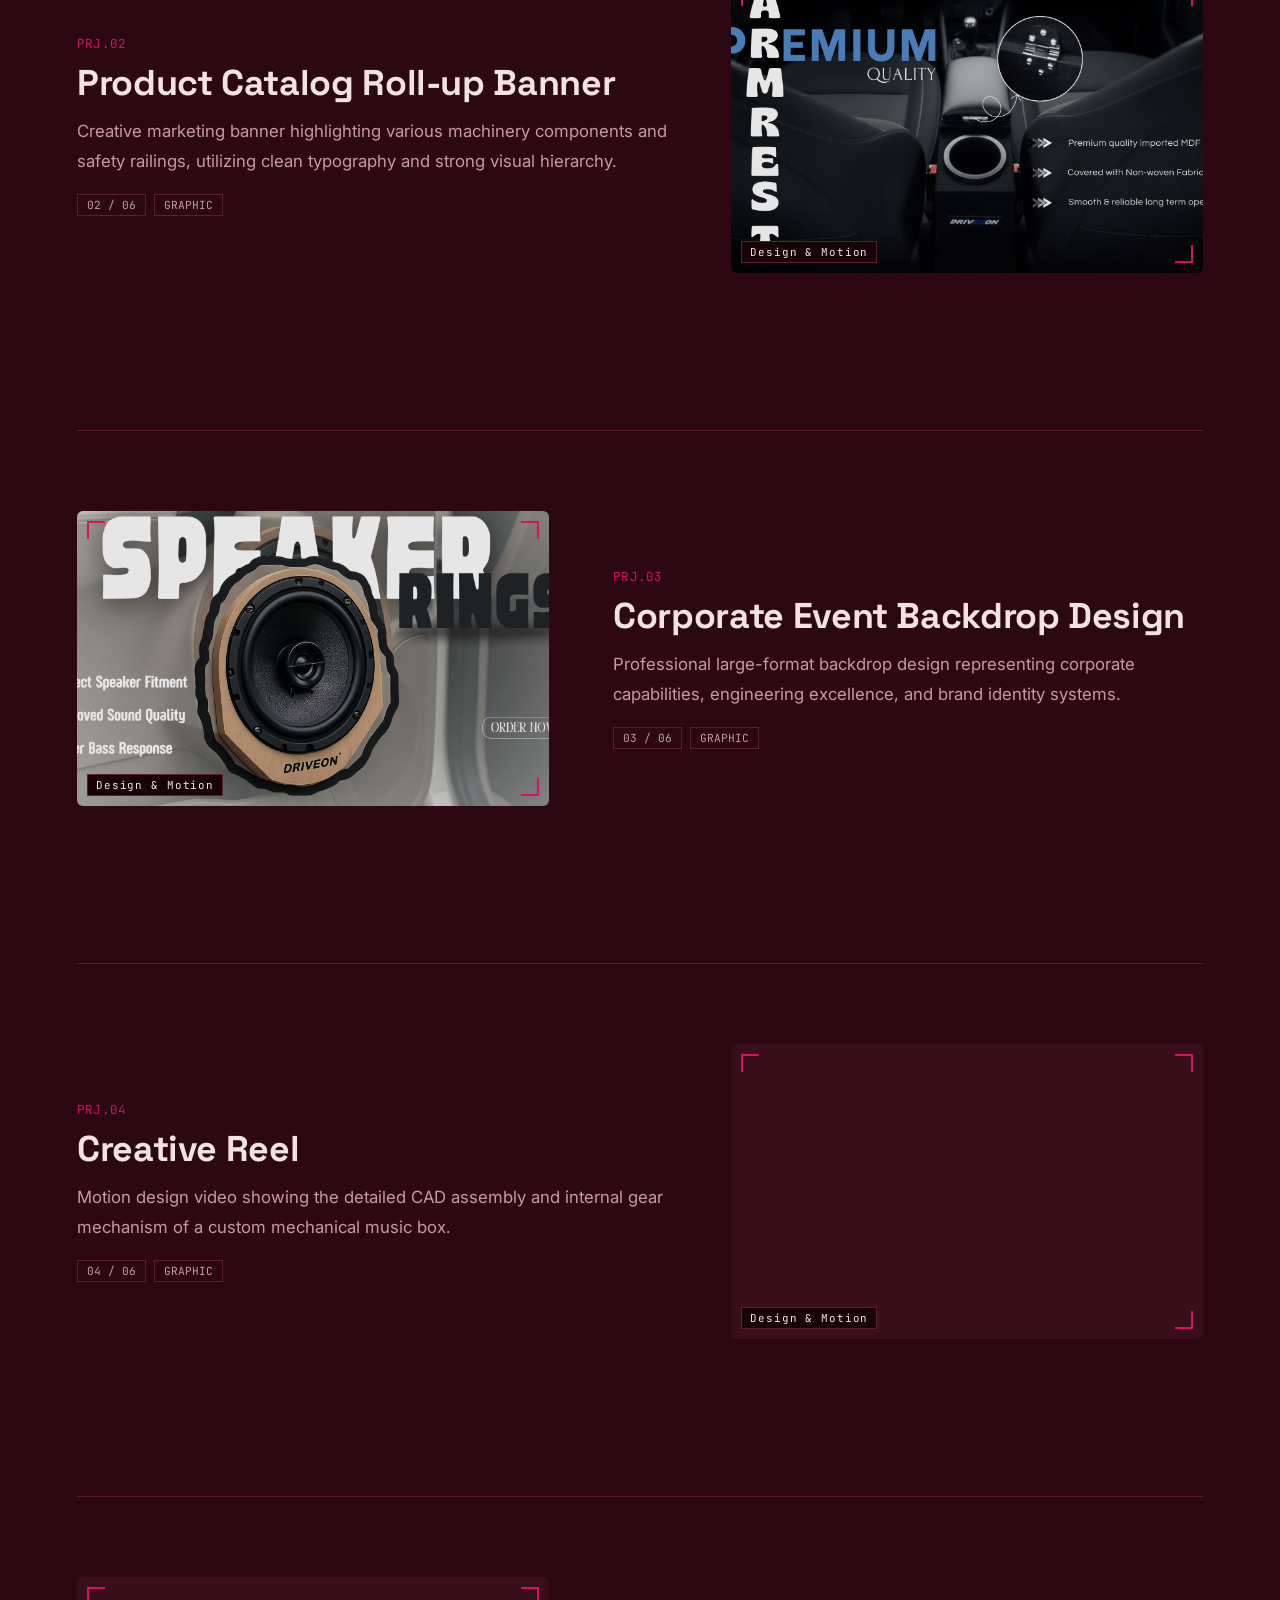
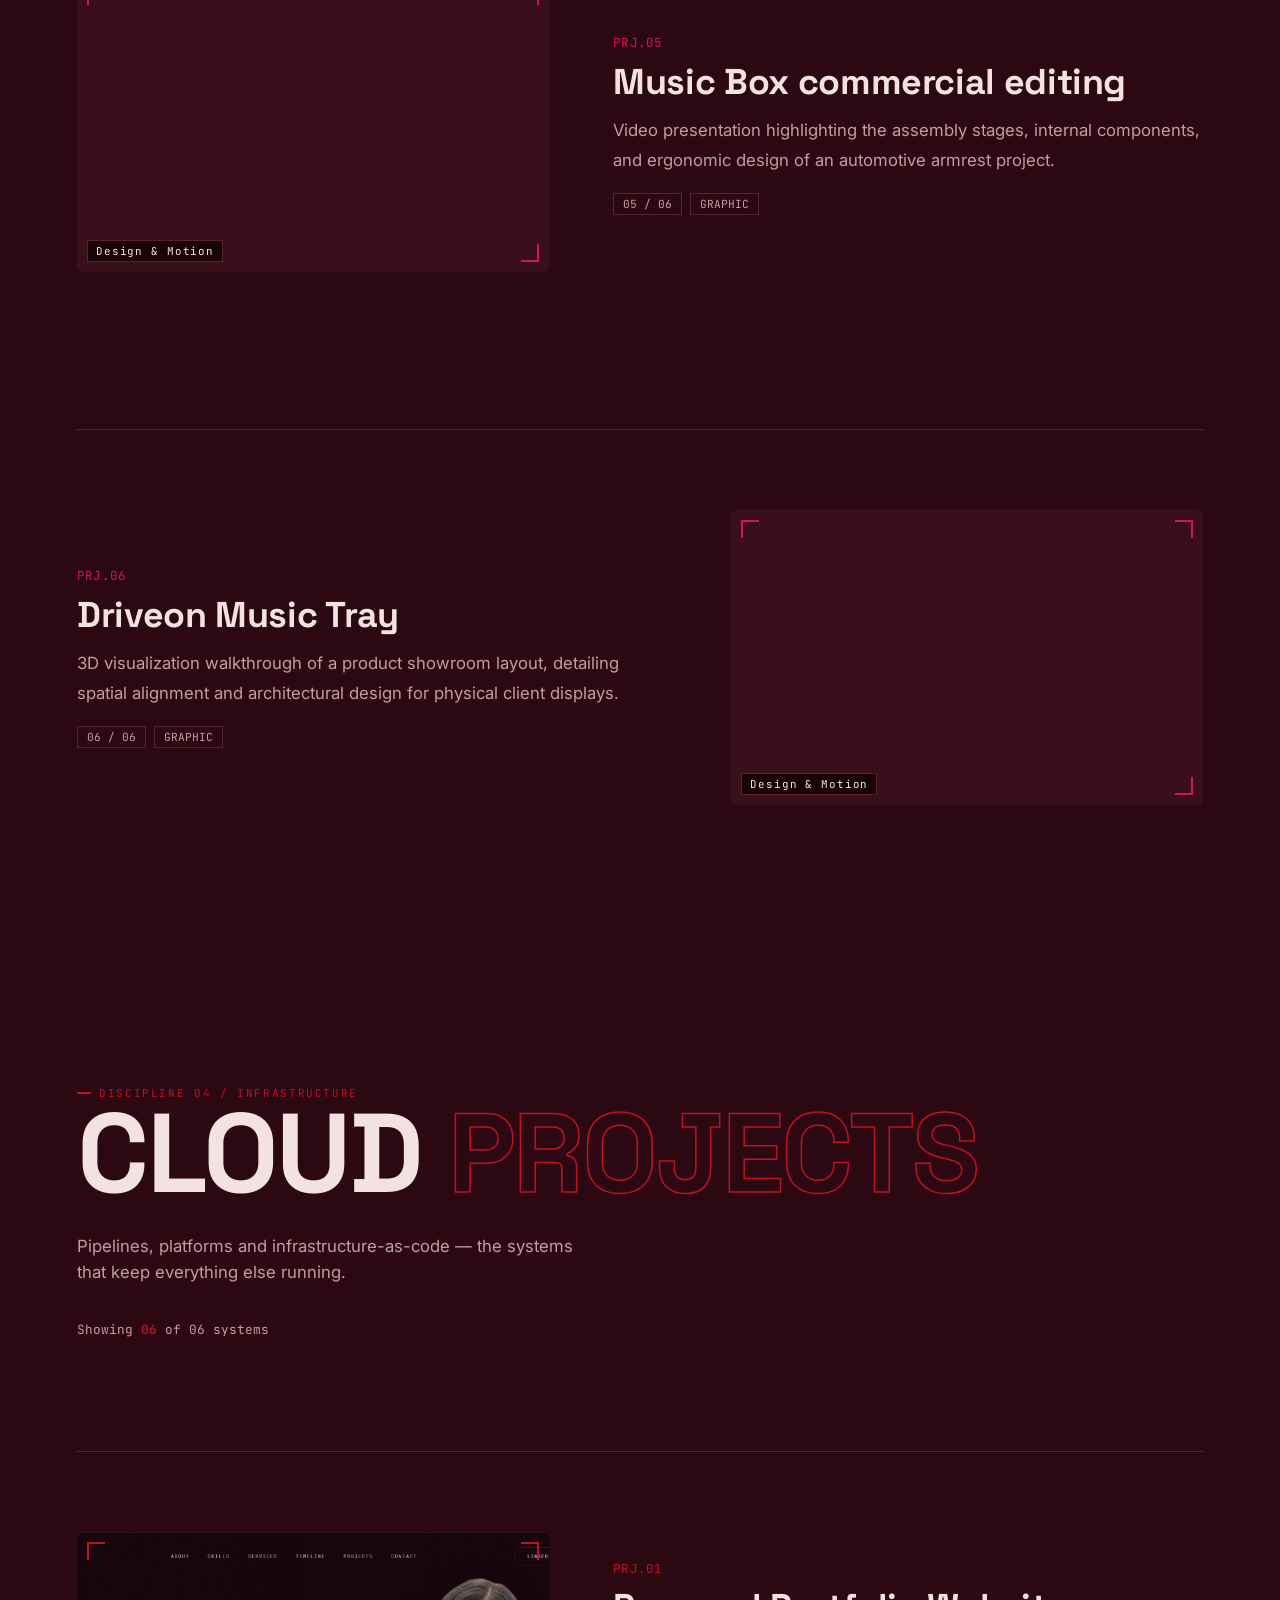
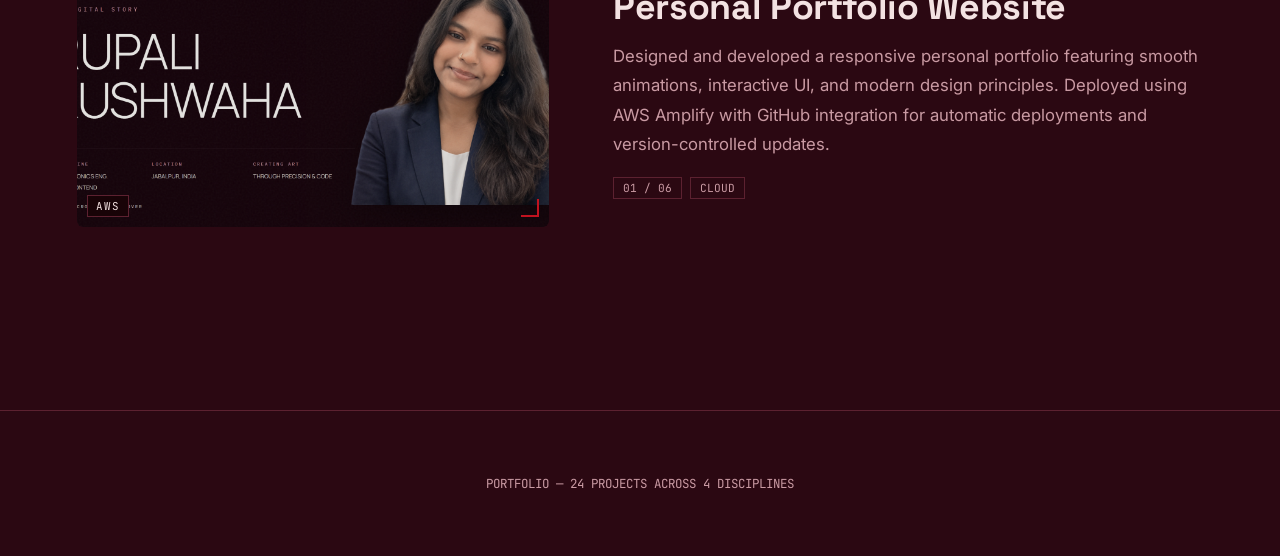
==== commit eeae0029: "final website with projects" ====
--- a/projects.html
+++ b/projects.html
@@ -342,6 +342,7 @@
       overflow: hidden;
       border-radius: 6px;
       transition: box-shadow .4s ease;
+      object-fit: cover;
     }
 
     .project-media:hover {
@@ -743,6 +744,167 @@
         grid-template-columns: 1fr !important;
         padding: 3rem 0;
       }
+    }
+
+    /* ================== PROJECT MEDIA IMAGES & MAXIMIZE BUTTON ================== */
+    .project-media .project-img {
+      width: 100%;
+      height: 100%;
+      object-fit: cover;
+      display: block;
+      transition: transform 0.6s cubic-bezier(0.16, 1, 0.3, 1), filter 0.6s ease;
+      filter: grayscale(25%) brightness(90%);
+      z-index: 1;
+    }
+
+    .project-media:hover .project-img {
+      transform: scale(1.04);
+      filter: grayscale(0%) brightness(100%);
+    }
+
+    .maximize-overlay {
+      position: absolute;
+      inset: 0;
+      background: rgba(24, 3, 7, 0.45);
+      display: flex;
+      align-items: center;
+      justify-content: center;
+      opacity: 0;
+      transition: opacity 0.4s ease;
+      cursor: pointer;
+      z-index: 10;
+    }
+
+    .project-media:hover .maximize-overlay {
+      opacity: 1;
+    }
+
+    .search-icon-btn {
+      width: 52px;
+      height: 52px;
+      border-radius: 50%;
+      background: rgba(24, 3, 7, 0.6);
+      border: 1.5px solid var(--accent);
+      color: var(--accent);
+      display: flex;
+      align-items: center;
+      justify-content: center;
+      backdrop-filter: blur(8px);
+      -webkit-backdrop-filter: blur(8px);
+      transform: scale(0.85);
+      transition: transform 0.4s cubic-bezier(0.175, 0.885, 0.32, 1.275), background-color 0.3s, color 0.3s;
+      box-shadow: 0 10px 25px rgba(0, 0, 0, 0.4);
+    }
+
+    .project-media:hover .search-icon-btn {
+      transform: scale(1);
+    }
+
+    .search-icon-btn:hover {
+      background: var(--accent);
+      color: var(--ink);
+      transform: scale(1.1);
+      box-shadow: 0 0 20px var(--accent);
+    }
+
+    .search-icon-btn svg {
+      width: 22px;
+      height: 22px;
+    }
+
+    /* ================== LIGHTBOX MODAL ================== */
+    .lightbox {
+      display: none;
+      position: fixed;
+      z-index: 2000;
+      left: 0;
+      top: 0;
+      width: 100%;
+      height: 100%;
+      background-color: rgba(16, 1, 8, 0.95);
+      backdrop-filter: blur(20px);
+      -webkit-backdrop-filter: blur(20px);
+      opacity: 0;
+      transition: opacity 0.4s ease;
+      align-items: center;
+      justify-content: center;
+      flex-direction: column;
+    }
+
+    .lightbox.show {
+      display: flex;
+      opacity: 1;
+    }
+
+    .lightbox-content-wrapper {
+      position: relative;
+      max-width: 85%;
+      max-height: 80vh;
+      display: flex;
+      align-items: center;
+      justify-content: center;
+      transform: scale(0.9);
+      transition: transform 0.4s cubic-bezier(0.16, 1, 0.3, 1);
+    }
+
+    .lightbox.show .lightbox-content-wrapper {
+      transform: scale(1);
+    }
+
+    .lightbox-content {
+      max-width: 100%;
+      max-height: 80vh;
+      border-radius: 8px;
+      border: 1.5px solid var(--accent);
+      box-shadow: 0 25px 60px rgba(0, 0, 0, 0.8), 0 0 40px rgba(224, 51, 79, 0.15);
+      object-fit: contain;
+    }
+
+    .lightbox-close {
+      position: absolute;
+      top: 30px;
+      right: 40px;
+      color: var(--text-soft);
+      font-size: 32px;
+      font-weight: 300;
+      transition: all 0.3s;
+      cursor: pointer;
+      z-index: 2010;
+      width: 48px;
+      height: 48px;
+      display: flex;
+      align-items: center;
+      justify-content: center;
+      background: rgba(255, 255, 255, 0.03);
+      border-radius: 50%;
+      border: 1px solid rgba(255, 255, 255, 0.06);
+    }
+
+    .lightbox-close:hover {
+      color: var(--text);
+      transform: rotate(90deg);
+      background: rgba(255, 255, 255, 0.1);
+      border-color: var(--accent);
+      box-shadow: 0 0 15px rgba(224, 51, 79, 0.2);
+    }
+
+    .lightbox-caption {
+      margin-top: 24px;
+      text-align: center;
+      color: var(--text);
+      font-family: var(--disp);
+      font-weight: 700;
+      font-size: 1.25rem;
+      letter-spacing: 1px;
+      text-transform: uppercase;
+      opacity: 0;
+      transform: translateY(10px);
+      transition: opacity 0.4s ease 0.2s, transform 0.4s ease 0.2s;
+    }
+
+    .lightbox.show .lightbox-caption {
+      opacity: 1;
+      transform: translateY(0);
     }
   </style>
 </head>
@@ -852,6 +1014,16 @@
     <span>GET IN TOUCH</span>
   </a>
 
+  <!-- Lightbox Modal for Maximizing Project Photos/Videos -->
+  <div id="lightbox" class="lightbox">
+    <div class="lightbox-close">&times;</div>
+    <div class="lightbox-content-wrapper">
+      <img class="lightbox-content" id="lightbox-img" src="" alt="Enlarged Project Preview">
+      <video class="lightbox-content" id="lightbox-video" src="" controls loop autoplay muted style="display: none;"></video>
+    </div>
+    <div id="lightbox-caption" class="lightbox-caption"></div>
+  </div>
+
   <script>
     (function () {
 
@@ -867,42 +1039,38 @@
       const data = {
         cad: {
           icon: 'cad', tag: 'STEP / IGES', items: [
-            ['Parametric Drone Chassis', 'Lightweight carbon-composite frame modeled with a fully parametric feature tree so wall thickness and arm span update from three driving dimensions.'],
-            ['Modular Shelving System', 'Flat-pack shelving kit designed around a single repeated joint, cut list generated directly from the assembly for CNC production.'],
-            ['Gearbox Housing Redesign', 'Reworked housing for a 3:1 reduction gearbox, cutting part count from eleven to six while holding shaft alignment tolerances.'],
-            ['Ergonomic Hand Tool Grip', 'Surface-modeled grip shell developed from hand-scan data, iterated through four prototypes for pressure distribution.'],
-            ['Bracket for Solar Mount', 'Load-rated aluminium bracket sized against wind-loading calculations for a rooftop solar array.'],
-            ['Precision Jig for Assembly Line', 'Locating jig built to hold a sheet-metal panel within 0.1mm during a welding operation.']
+            ['Crash Barrier Shuttering Plate Design', 'Designed a 3D crash barrier shuttering plate assembly using AutoCAD 2026 for highway and bridge construction applications. The model features accurately bent steel plates, reinforced stiffeners, and bolted connections to ensure structural stability during concrete casting. The design was optimized for CNC cutting, press brake bending, and welding, making it fabrication-ready.', 'public/Projects/Cad projects/3d design of a crash barrier shuttering plate.png'],
+            ['3D Railing Post Model', 'Designed a fabrication-ready 3D railing post using AutoCAD 2026 for bridge and highway safety barrier systems. The model was developed with precise dimensions, accurately positioned bolt holes, and a U-shaped top profile to ensure structural integrity and ease of installation.', 'public/Projects/Cad projects/3d design of a railing post.png'],
+            ['3D Woofer Box Design', 'Designed a custom 3D woofer box enclosure using AutoCAD 2026, focusing on structural accuracy and efficient acoustic housing. The model features dual speaker compartments, precisely positioned speaker cutouts, and optimized dimensions suitable for MDF fabrication via CNC cutting and assembly.', 'public/Projects/Cad projects/3d design of woofer box.png'],
+            ['Bridge Girder Shuttering Plate', 'Designed a bridge girder shuttering plate in AutoCAD 2026 by developing a detailed engineering profile with precise dimensions and geometric accuracy, supporting reinforced concrete girder construction with proper alignment and fabrication feasibility.', 'public/Projects/Cad projects/Line diagram of a bridge girder shuttering plate.png'],
+            ['Shuttering Plate', 'Prepared a detailed 2D line diagram of a bridge shuttering plate system using AutoCAD 2026, ensuring precise dimensions, spacing, and structural layout for fabrication and on-site assembly.', 'public/Projects/Cad projects/Line diagram of Shuttering plate.png'],
+            ['3D Woofer box Assembly', 'Designed a custom 3D automotive woofer box using SolidWorks, focusing on precise dimensions, structural stability, and seamless fitment within the vehicle. Prepared detailed CAD models and production drawings to support efficient manufacturing and installation..', 'public/Projects/Cad projects/3D woofer box.png']
           ]
         },
         frontend: {
-          icon: 'frontend', tag: 'React / TS', items: [
-            ['Realtime Fleet Dashboard', 'Live map and telemetry dashboard tracking two hundred vehicles at once, built to stay responsive under a steady stream of socket updates.'],
-            ['Design System — Northwind', 'Component library and token set adopted across four product teams, documented with usage rules rather than just props.'],
-            ['Checkout Flow Redesign', 'Reworked checkout that cut form fields by a third and moved validation inline, reducing drop-off at the payment step.'],
-            ['Internal Analytics Console', 'Self-serve reporting tool letting non-engineers build charts from raw event data without writing a query.'],
-            ['Accessible Booking Widget', 'Keyboard- and screen-reader-first scheduling widget embedded across a network of clinic websites.'],
-            ['Offline-First Field App', 'Progressive web app for inspectors working without signal, syncing queued submissions once connectivity returns.']
+          icon: 'frontend', tag: 'HTML/CSS/Javascript', items: [
+            ['Personal Portfolio Website', 'Designed and developed a responsive personal portfolio featuring smooth animations, interactive UI, and modern design principles. Deployed using AWS Amplify with GitHub integration for automatic deployments and version-controlled updates.', 'public/Projects/Frontend/personal-portfolio.png'],
+            ['Steel Fabrication Website - Vijay Industries', 'Designed, developed, and deployed the official SteelFabrication.in website using HTML, CSS, and JavaScript. Created a responsive, business-focused interface to showcase engineering services and products while ensuring smooth performance, modern design, and an enhanced digital presence.', 'public/Projects/Frontend/Vijayindustries.png'],
+            ['Lazarev Website Clone', 'Recreated the Lazarev digital agency website to practice advanced frontend development, implementing smooth scrolling, engaging animations, and a pixel-perfect responsive interface.', 'public/Projects/Frontend/lazarev.mp4'],
+            ['Shah Metal Industries Website', 'Developed a professional business website showcasing the companys products and services with a clean, responsive design. Customized the interface to meet business requirements and improve the companys online presence..', 'public/Projects/Frontend/shah metal.mp4'],
+            ['SRS Shirts Website', 'Built a modern fashion brand website featuring an intuitive user interface, responsive layouts, and visually appealing product showcases to deliver a seamless browsing experience across devices.', 'public/Projects/Frontend/SRS Shirts.mp4'],
+            
+           
           ]
         },
         graphic: {
-          icon: 'graphic', tag: 'Identity', items: [
-            ['Brand Identity — Kiln Coffee', 'Full identity system for a small-batch roastery, built around a mark that doubles as a roast-level indicator.'],
-            ['Editorial Layout — Fieldnotes', 'Grid-driven magazine layout for a quarterly print journal on landscape photography.'],
-            ['Packaging — Loam Skincare', 'Refillable packaging suite designed to read clearly on a crowded shelf at a distance.'],
-            ['Motion Titles — Harbor Docuseries', 'Title sequence and lower-third system for a five-part documentary series.'],
-            ['Poster Series — City Transit', 'Wayfinding-inspired poster set commissioned for a public transit centenary.'],
-            ['Icon Set — Meridian App', 'A 120-icon set drawn on a two-pixel grid to stay crisp at 16px.']
+          icon: 'graphic', tag: 'Design & Motion', items: [
+            ['Vijay Industries Exhibition Banner', 'Designed a high-impact promotional roll-up banner for Vijay Industries showcasing industrial shuttering plates and fabrication products, optimized for large-scale print clarity.', 'public/Projects/Graphics/2.jpg'],
+            ['Product Catalog Roll-up Banner', 'Creative marketing banner highlighting various machinery components and safety railings, utilizing clean typography and strong visual hierarchy.', 'public/Projects/Graphics/4.jpg'],
+            ['Corporate Event Backdrop Design', 'Professional large-format backdrop design representing corporate capabilities, engineering excellence, and brand identity systems.', 'public/Projects/Graphics/7.png'],
+            ['Creative Reel', 'Motion design video showing the detailed CAD assembly and internal gear mechanism of a custom mechanical music box.', 'public/Projects/Graphics/creativereel.mp4'],
+            ['Music Box commercial editing', 'Video presentation highlighting the assembly stages, internal components, and ergonomic design of an automotive armrest project.', 'public/Projects/Graphics/Music box.mp4'],
+            ['Driveon Music Tray ', '3D visualization walkthrough of a product showroom layout, detailing spatial alignment and architectural design for physical client displays.', 'public/Projects/Graphics/cheap vs premium tray.mp4']
           ]
         },
         cloud: {
-          icon: 'cloud', tag: 'AWS / Terraform', items: [
-            ['Multi-Region Deploy Pipeline', 'Zero-downtime deployment pipeline spanning three regions with automated rollback on health-check failure.'],
-            ['Cost-Aware Autoscaling', 'Autoscaling policy tied to request cost rather than raw CPU, cutting idle compute spend by a third.'],
-            ['Event-Driven Data Platform', 'Ingestion pipeline moving five million events a day through a queue into a queryable warehouse.'],
-            ['Infrastructure-as-Code Migration', 'Migrated a hand-built AWS environment into version-controlled Terraform without a maintenance window.'],
-            ['Disaster Recovery Runbook', 'Automated failover system tested quarterly with a scripted game-day exercise.'],
-            ['Internal Developer Platform', 'Self-service portal letting engineers spin up a compliant environment in minutes instead of days.']
+          icon: 'cloud', tag: 'AWS', items: [
+            ['Personal Portfolio Website', 'Designed and developed a responsive personal portfolio featuring smooth animations, interactive UI, and modern design principles. Deployed using AWS Amplify with GitHub integration for automatic deployments and version-controlled updates.', 'public/Projects/Frontend/personal-portfolio.png'],
           ]
         }
       };
@@ -912,13 +1080,29 @@
         const { icon, tag, items } = data[key];
         const list = document.querySelector('#' + key + ' [data-list]');
         items.forEach((item, i) => {
-          const [title, desc] = item;
+          const [title, desc, imgUrl] = item;
           const num = String(i + 1).padStart(2, '0');
           const card = document.createElement('div');
           card.className = 'project-card';
+          
+          const isVideo = imgUrl.toLowerCase().endsWith('.mp4');
+          const mediaHtml = isVideo 
+            ? `<video src="${imgUrl}" class="project-img" loop muted playsinline ></video>`
+            : `<img src="${imgUrl}" alt="${title}" class="project-img" loading="lazy">`;
+
           card.innerHTML = `
         <div class="project-media">
-          <div class="icon-wrap">${icons[icon]}</div>
+          ${mediaHtml}
+          <div class="maximize-overlay" title="Maximize View">
+            <div class="search-icon-btn">
+              <svg viewBox="0 0 24 24" fill="none" stroke="currentColor" stroke-width="2" stroke-linecap="round" stroke-linejoin="round">
+                <circle cx="11" cy="11" r="8"></circle>
+                <line x1="21" y1="21" x2="16.65" y2="16.65"></line>
+                <line x1="11" y1="8" x2="11" y2="14"></line>
+                <line x1="8" y1="11" x2="14" y2="11"></line>
+              </svg>
+            </div>
+          </div>
           <span class="corner tl"></span><span class="corner tr"></span>
           <span class="corner bl"></span><span class="corner br"></span>
           <span class="project-tag">${tag}</span>
@@ -933,6 +1117,19 @@
         });
       });
 
+      /* ---------------- hover video playback ---------------- */
+      document.querySelectorAll('.project-media').forEach(media => {
+        const video = media.querySelector('video.project-img');
+        if (video) {
+          media.addEventListener('mouseenter', () => {
+            video.play().catch(err => console.log('Video autoplay blocked:', err));
+          });
+          media.addEventListener('mouseleave', () => {
+            video.pause();
+          });
+        }
+      });
+
       /* ---------------- scroll-triggered reveal (IntersectionObserver) ---------------- */
       const revealOptions = {
         root: null,
@@ -1000,6 +1197,85 @@
         btn.addEventListener('mouseleave', () => {
           btn.style.transform = 'none';
         });
+      });
+
+      /* ---------------- lightbox modal functionality ---------------- */
+      const lightbox = document.getElementById('lightbox');
+      const lightboxImg = document.getElementById('lightbox-img');
+      const lightboxVideo = document.getElementById('lightbox-video');
+      const lightboxCaption = document.getElementById('lightbox-caption');
+      const lightboxClose = document.querySelector('.lightbox-close');
+
+      // Bind click events to each project-media container
+      document.querySelectorAll('.project-media').forEach(media => {
+        media.addEventListener('click', () => {
+          const mediaEl = media.querySelector('.project-img');
+          const titleEl = media.closest('.project-card').querySelector('h3');
+          if (mediaEl && lightbox) {
+            const isVideo = mediaEl.tagName.toLowerCase() === 'video';
+            if (isVideo) {
+              if (lightboxImg) lightboxImg.style.display = 'none';
+              if (lightboxVideo) {
+                lightboxVideo.style.display = 'block';
+                lightboxVideo.src = mediaEl.src;
+                lightboxVideo.play().catch(err => console.log('Video autoplay blocked:', err));
+              }
+            } else {
+              if (lightboxVideo) {
+                lightboxVideo.style.display = 'none';
+                lightboxVideo.pause();
+                lightboxVideo.src = '';
+              }
+              if (lightboxImg) {
+                lightboxImg.style.display = 'block';
+                lightboxImg.src = mediaEl.src;
+              }
+            }
+            if (lightboxCaption && titleEl) {
+              lightboxCaption.textContent = titleEl.textContent;
+            }
+            lightbox.classList.add('show');
+            document.body.style.overflow = 'hidden'; // Disable page scrolling
+          }
+        });
+      });
+
+      // Close functions
+      const closeLightbox = () => {
+        if (lightbox) {
+          lightbox.classList.remove('show');
+          if (lightboxVideo) {
+            lightboxVideo.pause();
+            lightboxVideo.src = '';
+          }
+          // Re-enable scrolling only if intro overlay isn't active
+          if (!intro || intro.classList.contains('hidden')) {
+            document.body.style.overflow = '';
+          }
+        }
+      };
+
+      if (lightboxClose) {
+        lightboxClose.addEventListener('click', (e) => {
+          e.stopPropagation();
+          closeLightbox();
+        });
+      }
+
+      if (lightbox) {
+        lightbox.addEventListener('click', (e) => {
+          // If user clicked backdrop and not the image content itself
+          if (e.target === lightbox || e.target.classList.contains('lightbox-content-wrapper')) {
+            closeLightbox();
+          }
+        });
+      }
+
+      // Close on Escape key press
+      window.addEventListener('keydown', (e) => {
+        if (e.key === 'Escape') {
+          closeLightbox();
+        }
       });
 
       /* ---------------- intro sequence ---------------- */
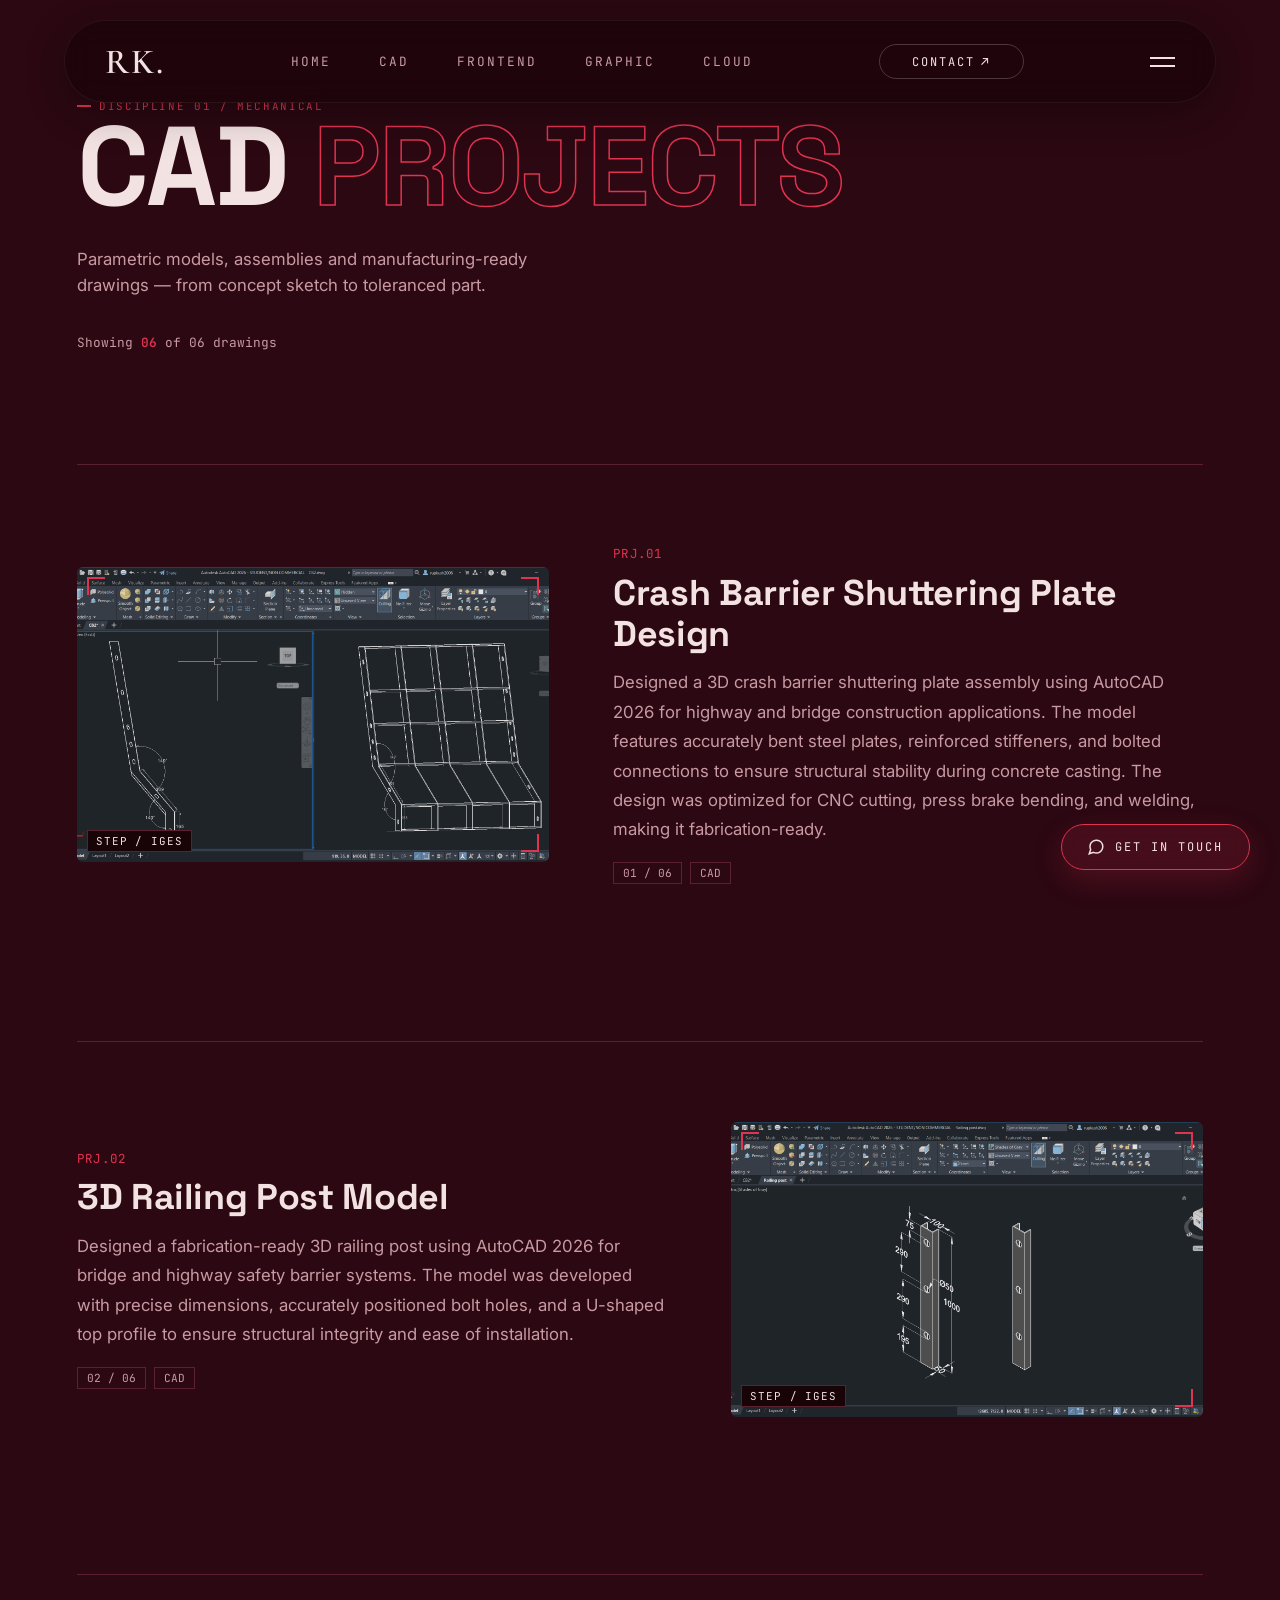
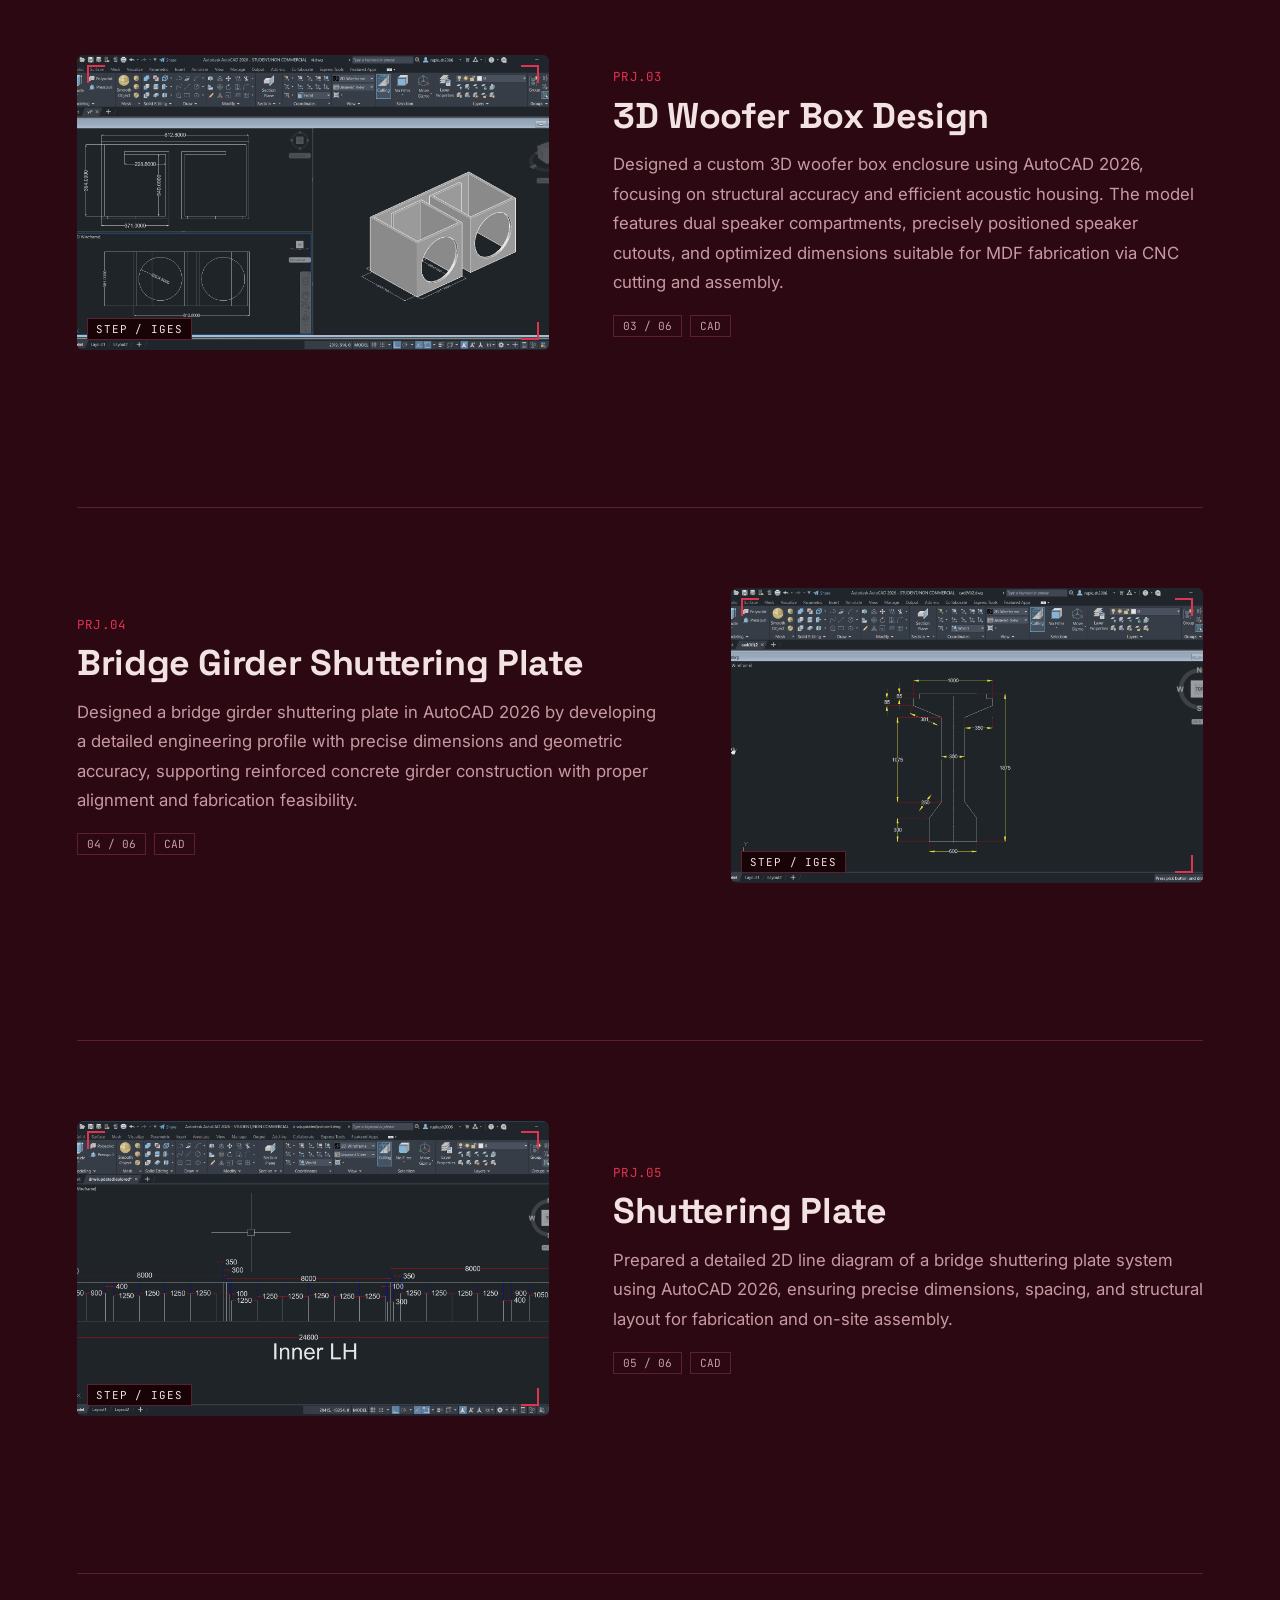
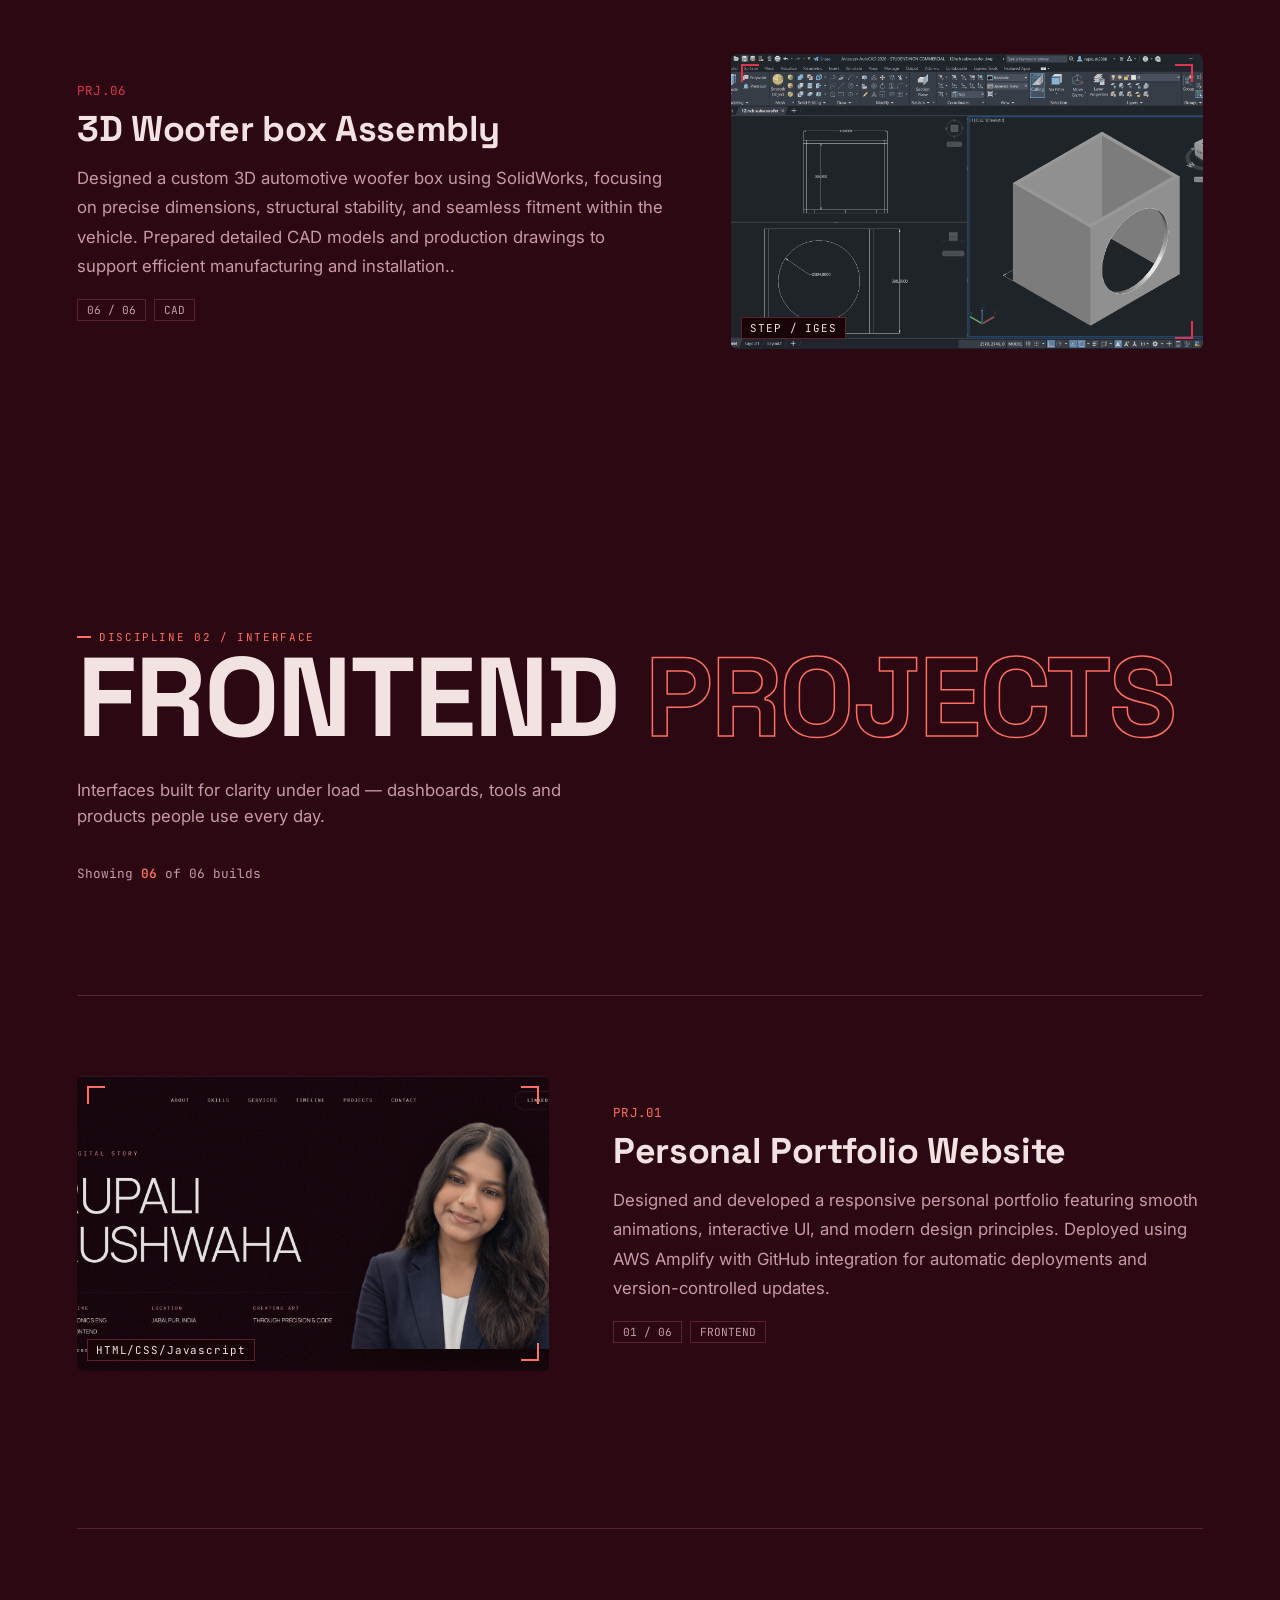
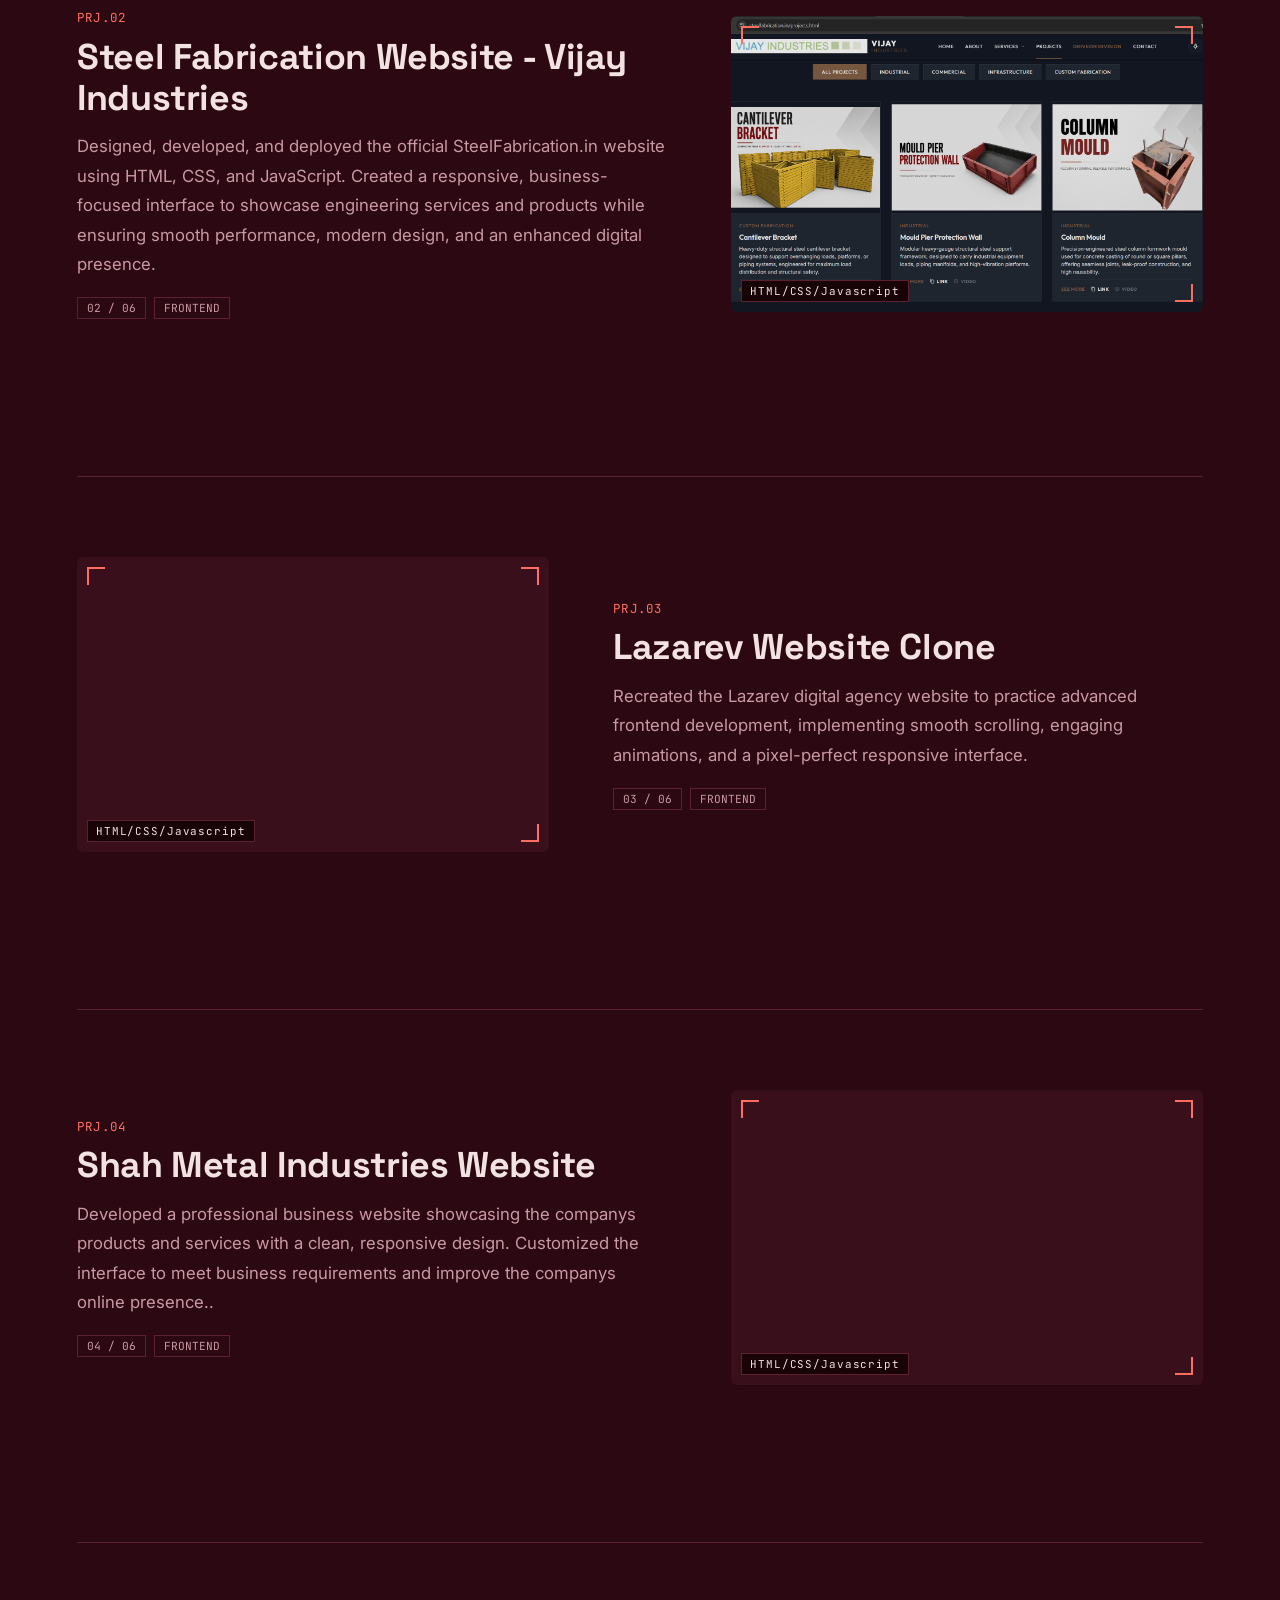
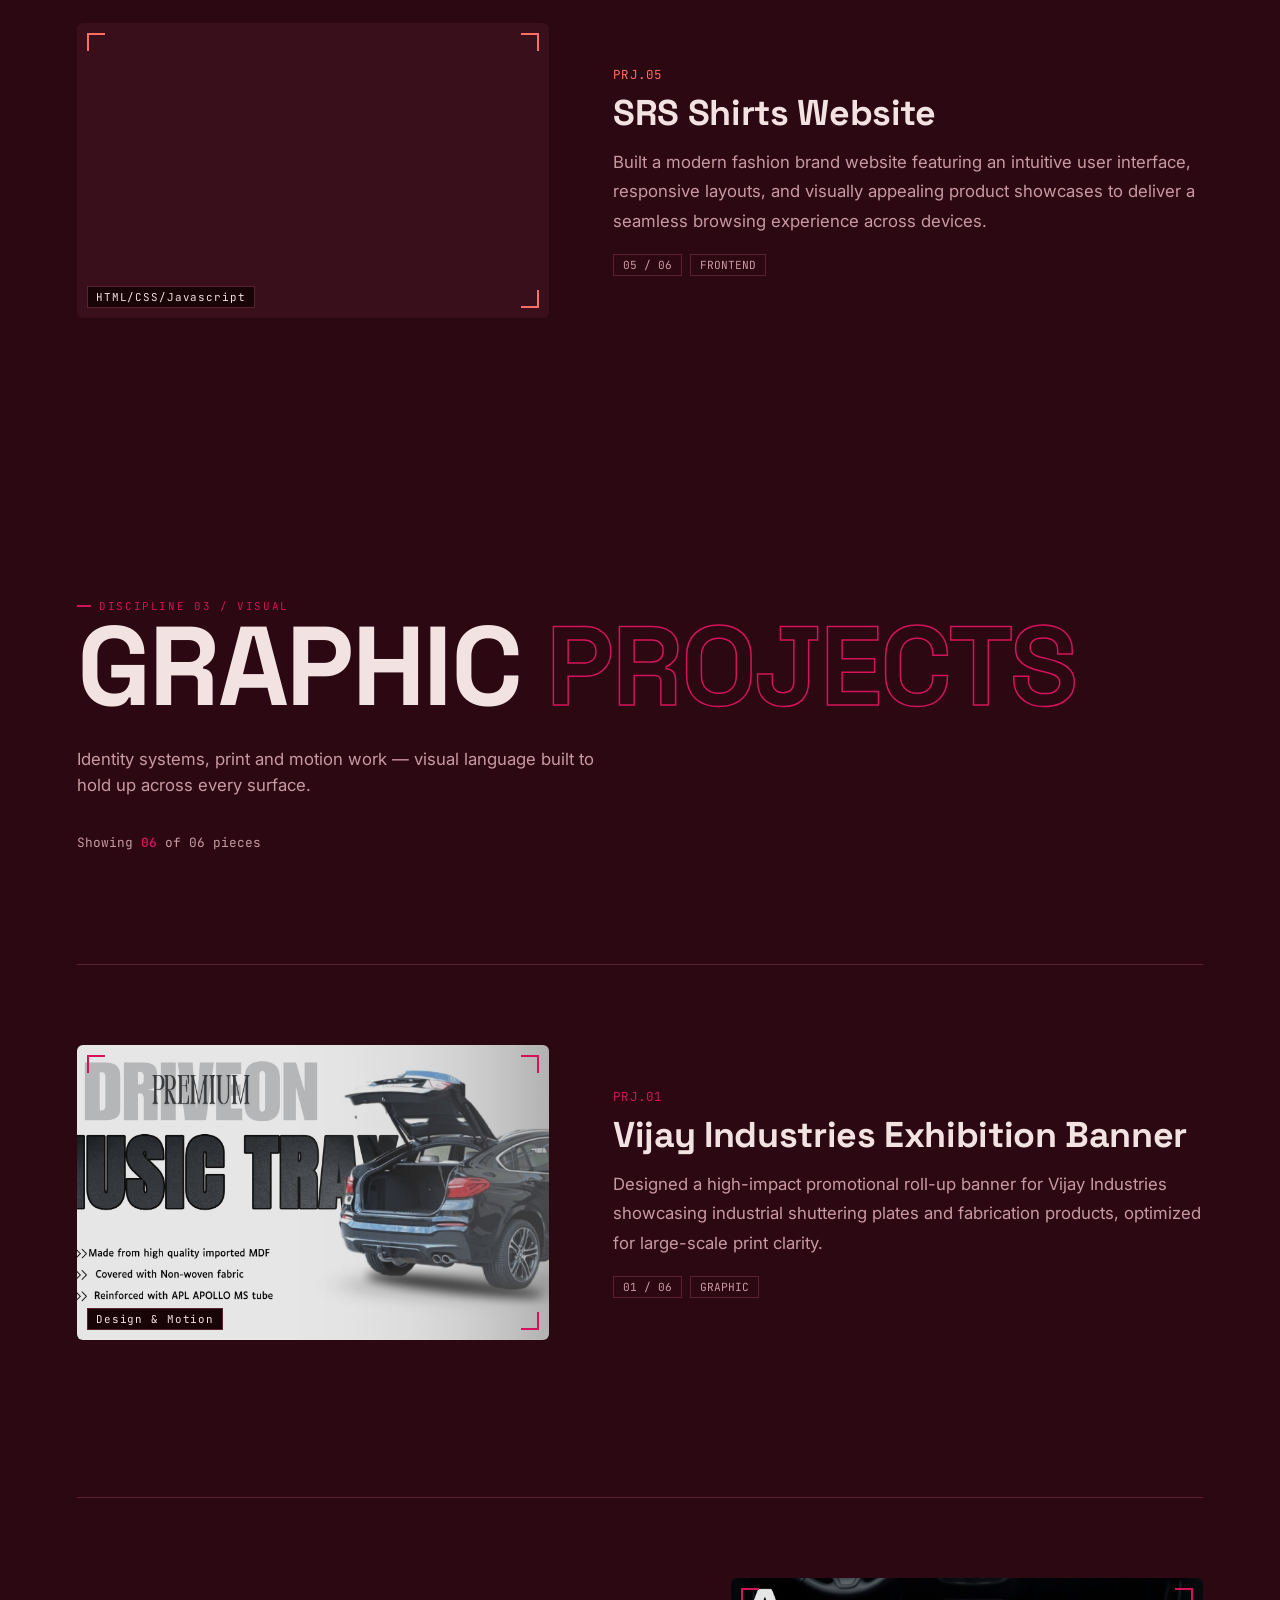
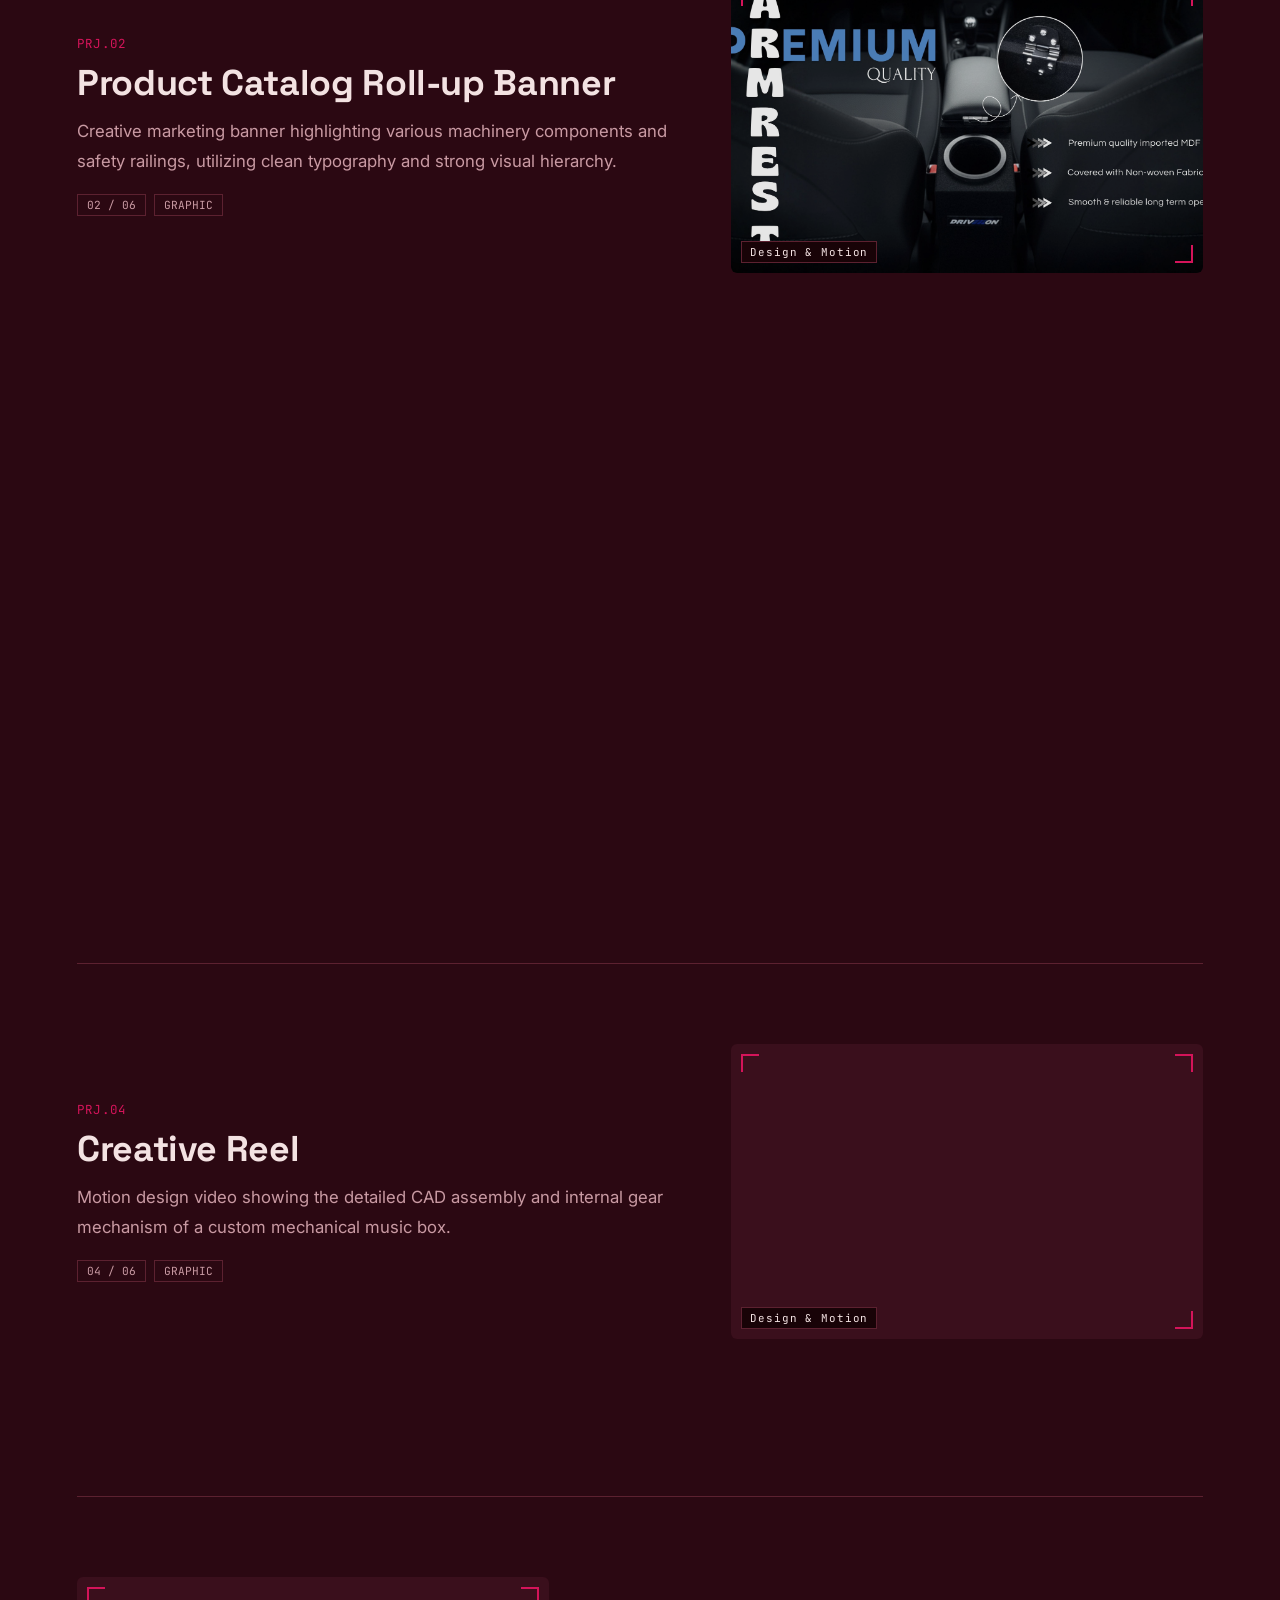
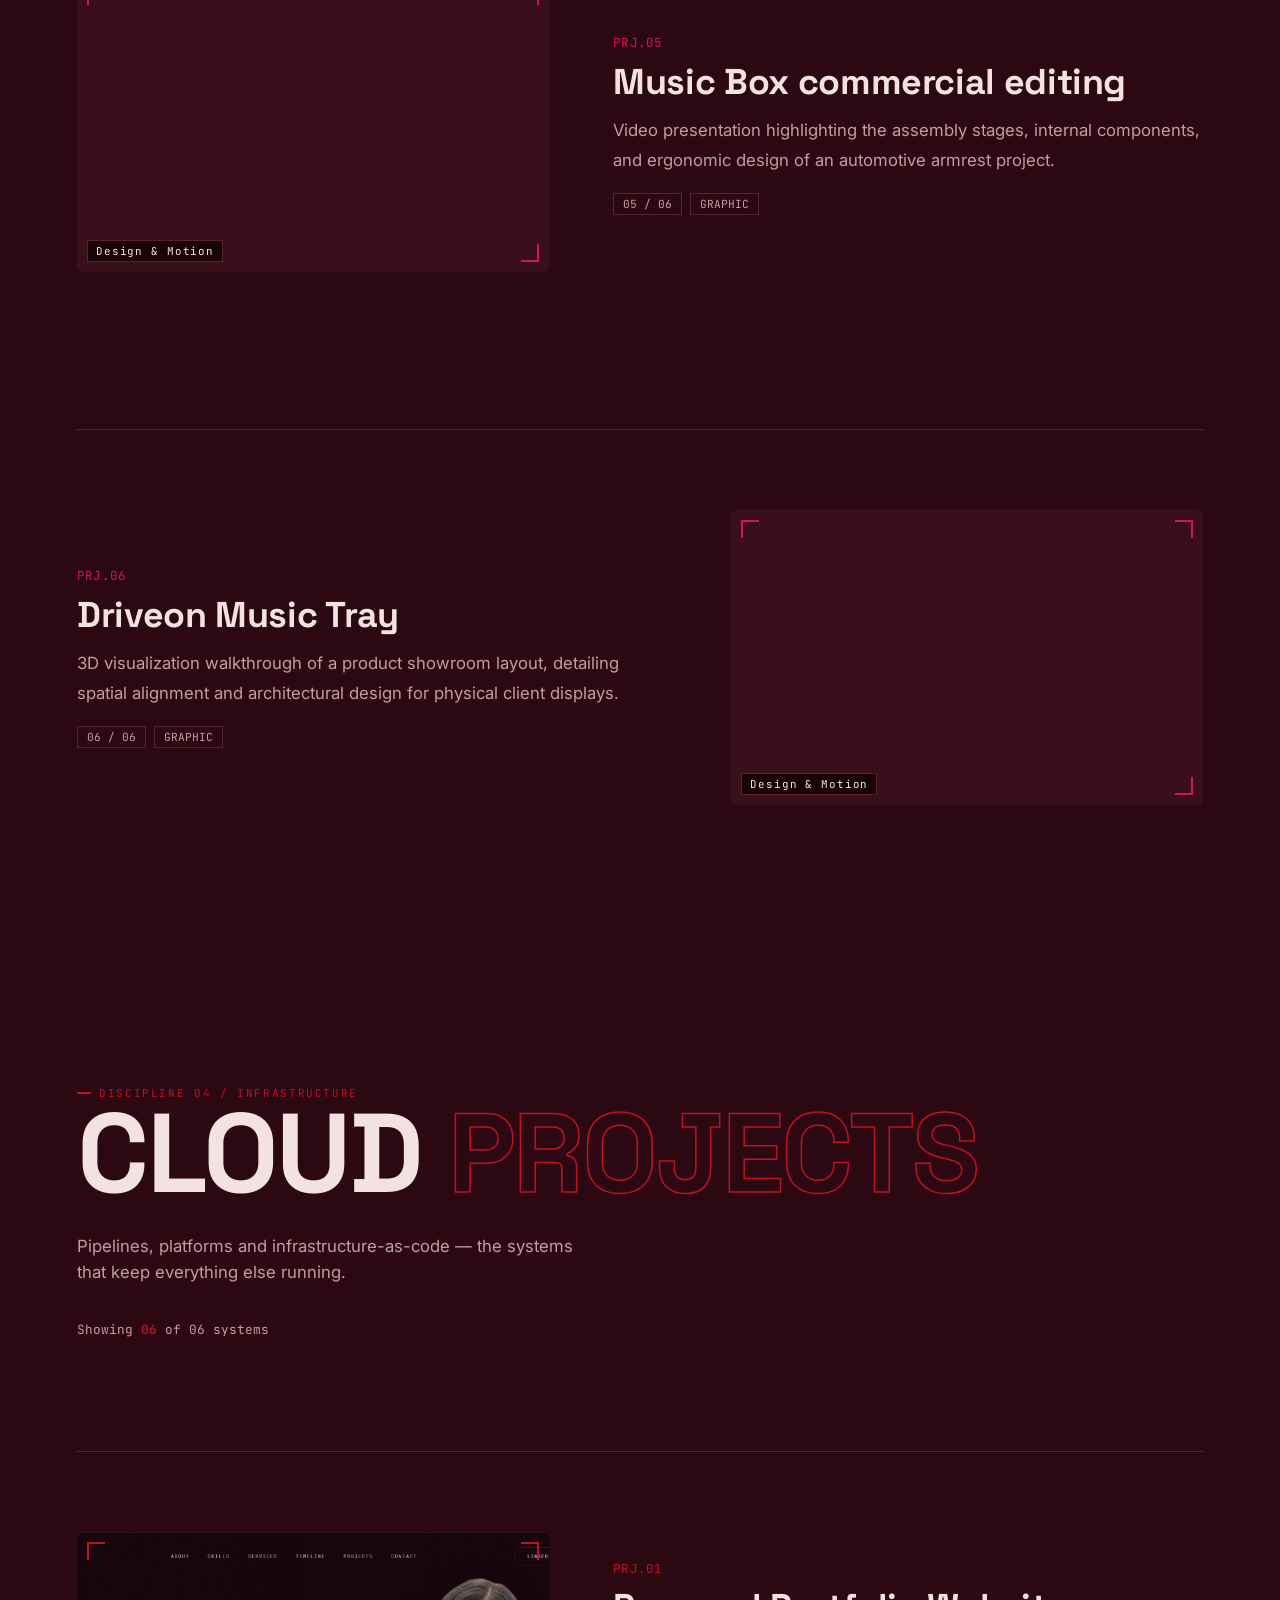
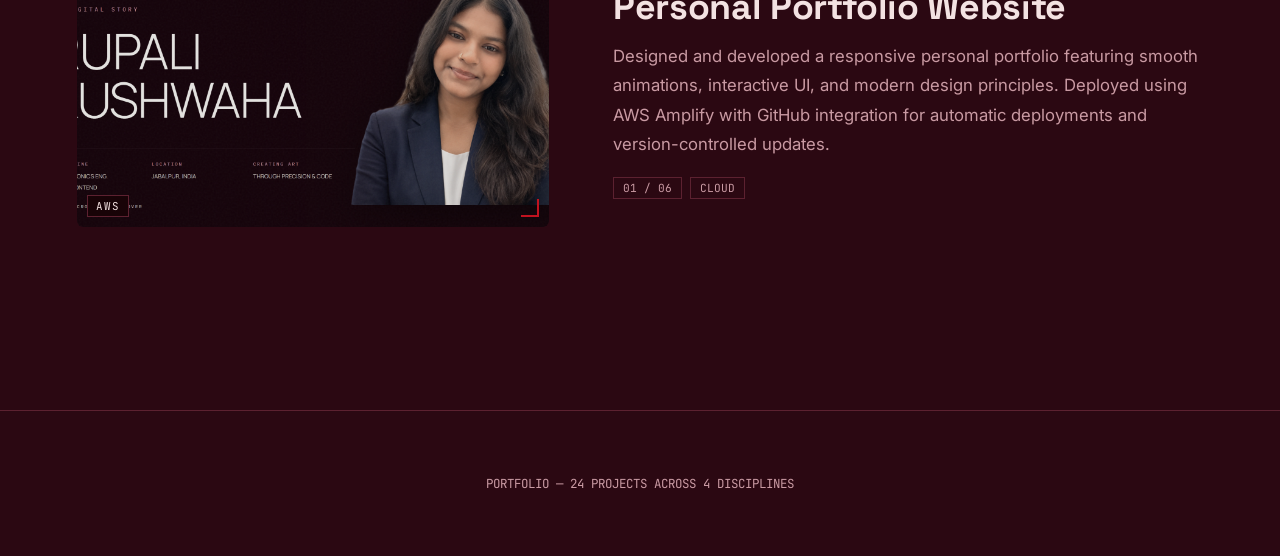
==== commit 2dcea846: "Photos renamed" ====
--- a/projects.html
+++ b/projects.html
@@ -1039,38 +1039,38 @@
       const data = {
         cad: {
           icon: 'cad', tag: 'STEP / IGES', items: [
-            ['Crash Barrier Shuttering Plate Design', 'Designed a 3D crash barrier shuttering plate assembly using AutoCAD 2026 for highway and bridge construction applications. The model features accurately bent steel plates, reinforced stiffeners, and bolted connections to ensure structural stability during concrete casting. The design was optimized for CNC cutting, press brake bending, and welding, making it fabrication-ready.', 'public/Projects/Cad projects/3d design of a crash barrier shuttering plate.png'],
-            ['3D Railing Post Model', 'Designed a fabrication-ready 3D railing post using AutoCAD 2026 for bridge and highway safety barrier systems. The model was developed with precise dimensions, accurately positioned bolt holes, and a U-shaped top profile to ensure structural integrity and ease of installation.', 'public/Projects/Cad projects/3d design of a railing post.png'],
-            ['3D Woofer Box Design', 'Designed a custom 3D woofer box enclosure using AutoCAD 2026, focusing on structural accuracy and efficient acoustic housing. The model features dual speaker compartments, precisely positioned speaker cutouts, and optimized dimensions suitable for MDF fabrication via CNC cutting and assembly.', 'public/Projects/Cad projects/3d design of woofer box.png'],
-            ['Bridge Girder Shuttering Plate', 'Designed a bridge girder shuttering plate in AutoCAD 2026 by developing a detailed engineering profile with precise dimensions and geometric accuracy, supporting reinforced concrete girder construction with proper alignment and fabrication feasibility.', 'public/Projects/Cad projects/Line diagram of a bridge girder shuttering plate.png'],
-            ['Shuttering Plate', 'Prepared a detailed 2D line diagram of a bridge shuttering plate system using AutoCAD 2026, ensuring precise dimensions, spacing, and structural layout for fabrication and on-site assembly.', 'public/Projects/Cad projects/Line diagram of Shuttering plate.png'],
-            ['3D Woofer box Assembly', 'Designed a custom 3D automotive woofer box using SolidWorks, focusing on precise dimensions, structural stability, and seamless fitment within the vehicle. Prepared detailed CAD models and production drawings to support efficient manufacturing and installation..', 'public/Projects/Cad projects/3D woofer box.png']
+            ['Crash Barrier Shuttering Plate Design', 'Designed a 3D crash barrier shuttering plate assembly using AutoCAD 2026 for highway and bridge construction applications. The model features accurately bent steel plates, reinforced stiffeners, and bolted connections to ensure structural stability during concrete casting. The design was optimized for CNC cutting, press brake bending, and welding, making it fabrication-ready.', '/Projects/Cad projects/3d design of a crash barrier shuttering plate.png'],
+            ['3D Railing Post Model', 'Designed a fabrication-ready 3D railing post using AutoCAD 2026 for bridge and highway safety barrier systems. The model was developed with precise dimensions, accurately positioned bolt holes, and a U-shaped top profile to ensure structural integrity and ease of installation.', '/Projects/Cad projects/3d design of a railing post.png'],
+            ['3D Woofer Box Design', 'Designed a custom 3D woofer box enclosure using AutoCAD 2026, focusing on structural accuracy and efficient acoustic housing. The model features dual speaker compartments, precisely positioned speaker cutouts, and optimized dimensions suitable for MDF fabrication via CNC cutting and assembly.', '/Projects/Cad projects/3d design of woofer box.png'],
+            ['Bridge Girder Shuttering Plate', 'Designed a bridge girder shuttering plate in AutoCAD 2026 by developing a detailed engineering profile with precise dimensions and geometric accuracy, supporting reinforced concrete girder construction with proper alignment and fabrication feasibility.', '/Projects/Cad projects/Line diagram of a bridge girder shuttering plate.png'],
+            ['Shuttering Plate', 'Prepared a detailed 2D line diagram of a bridge shuttering plate system using AutoCAD 2026, ensuring precise dimensions, spacing, and structural layout for fabrication and on-site assembly.', '/Projects/Cad projects/Line diagram of Shuttering plate.png'],
+            ['3D Woofer box Assembly', 'Designed a custom 3D automotive woofer box using SolidWorks, focusing on precise dimensions, structural stability, and seamless fitment within the vehicle. Prepared detailed CAD models and production drawings to support efficient manufacturing and installation..', '/Projects/Cad projects/3D woofer box.png']
           ]
         },
         frontend: {
           icon: 'frontend', tag: 'HTML/CSS/Javascript', items: [
-            ['Personal Portfolio Website', 'Designed and developed a responsive personal portfolio featuring smooth animations, interactive UI, and modern design principles. Deployed using AWS Amplify with GitHub integration for automatic deployments and version-controlled updates.', 'public/Projects/Frontend/personal-portfolio.png'],
-            ['Steel Fabrication Website - Vijay Industries', 'Designed, developed, and deployed the official SteelFabrication.in website using HTML, CSS, and JavaScript. Created a responsive, business-focused interface to showcase engineering services and products while ensuring smooth performance, modern design, and an enhanced digital presence.', 'public/Projects/Frontend/Vijayindustries.png'],
-            ['Lazarev Website Clone', 'Recreated the Lazarev digital agency website to practice advanced frontend development, implementing smooth scrolling, engaging animations, and a pixel-perfect responsive interface.', 'public/Projects/Frontend/lazarev.mp4'],
-            ['Shah Metal Industries Website', 'Developed a professional business website showcasing the companys products and services with a clean, responsive design. Customized the interface to meet business requirements and improve the companys online presence..', 'public/Projects/Frontend/shah metal.mp4'],
-            ['SRS Shirts Website', 'Built a modern fashion brand website featuring an intuitive user interface, responsive layouts, and visually appealing product showcases to deliver a seamless browsing experience across devices.', 'public/Projects/Frontend/SRS Shirts.mp4'],
+            ['Personal Portfolio Website', 'Designed and developed a responsive personal portfolio featuring smooth animations, interactive UI, and modern design principles. Deployed using AWS Amplify with GitHub integration for automatic deployments and version-controlled updates.', '/Projects/Frontend/personal-portfolio.png'],
+            ['Steel Fabrication Website - Vijay Industries', 'Designed, developed, and deployed the official SteelFabrication.in website using HTML, CSS, and JavaScript. Created a responsive, business-focused interface to showcase engineering services and products while ensuring smooth performance, modern design, and an enhanced digital presence.', '/Projects/Frontend/Vijayindustries.png'],
+            ['Lazarev Website Clone', 'Recreated the Lazarev digital agency website to practice advanced frontend development, implementing smooth scrolling, engaging animations, and a pixel-perfect responsive interface.', '/Projects/Frontend/lazarev.mp4'],
+            ['Shah Metal Industries Website', 'Developed a professional business website showcasing the companys products and services with a clean, responsive design. Customized the interface to meet business requirements and improve the companys online presence..', '/Projects/Frontend/shah metal.mp4'],
+            ['SRS Shirts Website', 'Built a modern fashion brand website featuring an intuitive user interface, responsive layouts, and visually appealing product showcases to deliver a seamless browsing experience across devices.', '/Projects/Frontend/SRS Shirts.mp4'],
             
            
           ]
         },
         graphic: {
           icon: 'graphic', tag: 'Design & Motion', items: [
-            ['Vijay Industries Exhibition Banner', 'Designed a high-impact promotional roll-up banner for Vijay Industries showcasing industrial shuttering plates and fabrication products, optimized for large-scale print clarity.', 'public/Projects/Graphics/2.jpg'],
-            ['Product Catalog Roll-up Banner', 'Creative marketing banner highlighting various machinery components and safety railings, utilizing clean typography and strong visual hierarchy.', 'public/Projects/Graphics/4.jpg'],
-            ['Corporate Event Backdrop Design', 'Professional large-format backdrop design representing corporate capabilities, engineering excellence, and brand identity systems.', 'public/Projects/Graphics/7.png'],
-            ['Creative Reel', 'Motion design video showing the detailed CAD assembly and internal gear mechanism of a custom mechanical music box.', 'public/Projects/Graphics/creativereel.mp4'],
-            ['Music Box commercial editing', 'Video presentation highlighting the assembly stages, internal components, and ergonomic design of an automotive armrest project.', 'public/Projects/Graphics/Music box.mp4'],
-            ['Driveon Music Tray ', '3D visualization walkthrough of a product showroom layout, detailing spatial alignment and architectural design for physical client displays.', 'public/Projects/Graphics/cheap vs premium tray.mp4']
+            ['Vijay Industries Exhibition Banner', 'Designed a high-impact promotional roll-up banner for Vijay Industries showcasing industrial shuttering plates and fabrication products, optimized for large-scale print clarity.', '/Projects/Graphics/2.jpg'],
+            ['Product Catalog Roll-up Banner', 'Creative marketing banner highlighting various machinery components and safety railings, utilizing clean typography and strong visual hierarchy.', '/Projects/Graphics/4.jpg'],
+            ['Corporate Event Backdrop Design', 'Professional large-format backdrop design representing corporate capabilities, engineering excellence, and brand identity systems.', '/Projects/Graphics/7.png'],
+            ['Creative Reel', 'Motion design video showing the detailed CAD assembly and internal gear mechanism of a custom mechanical music box.', '/Projects/Graphics/creativereel.mp4'],
+            ['Music Box commercial editing', 'Video presentation highlighting the assembly stages, internal components, and ergonomic design of an automotive armrest project.', '/Projects/Graphics/Music box.mp4'],
+            ['Driveon Music Tray ', '3D visualization walkthrough of a product showroom layout, detailing spatial alignment and architectural design for physical client displays.', '/Projects/Graphics/cheap vs premium tray.mp4']
           ]
         },
         cloud: {
           icon: 'cloud', tag: 'AWS', items: [
-            ['Personal Portfolio Website', 'Designed and developed a responsive personal portfolio featuring smooth animations, interactive UI, and modern design principles. Deployed using AWS Amplify with GitHub integration for automatic deployments and version-controlled updates.', 'public/Projects/Frontend/personal-portfolio.png'],
+            ['Personal Portfolio Website', 'Designed and developed a responsive personal portfolio featuring smooth animations, interactive UI, and modern design principles. Deployed using AWS Amplify with GitHub integration for automatic deployments and version-controlled updates.', '/Projects/Frontend/personal-portfolio.png'],
           ]
         }
       };
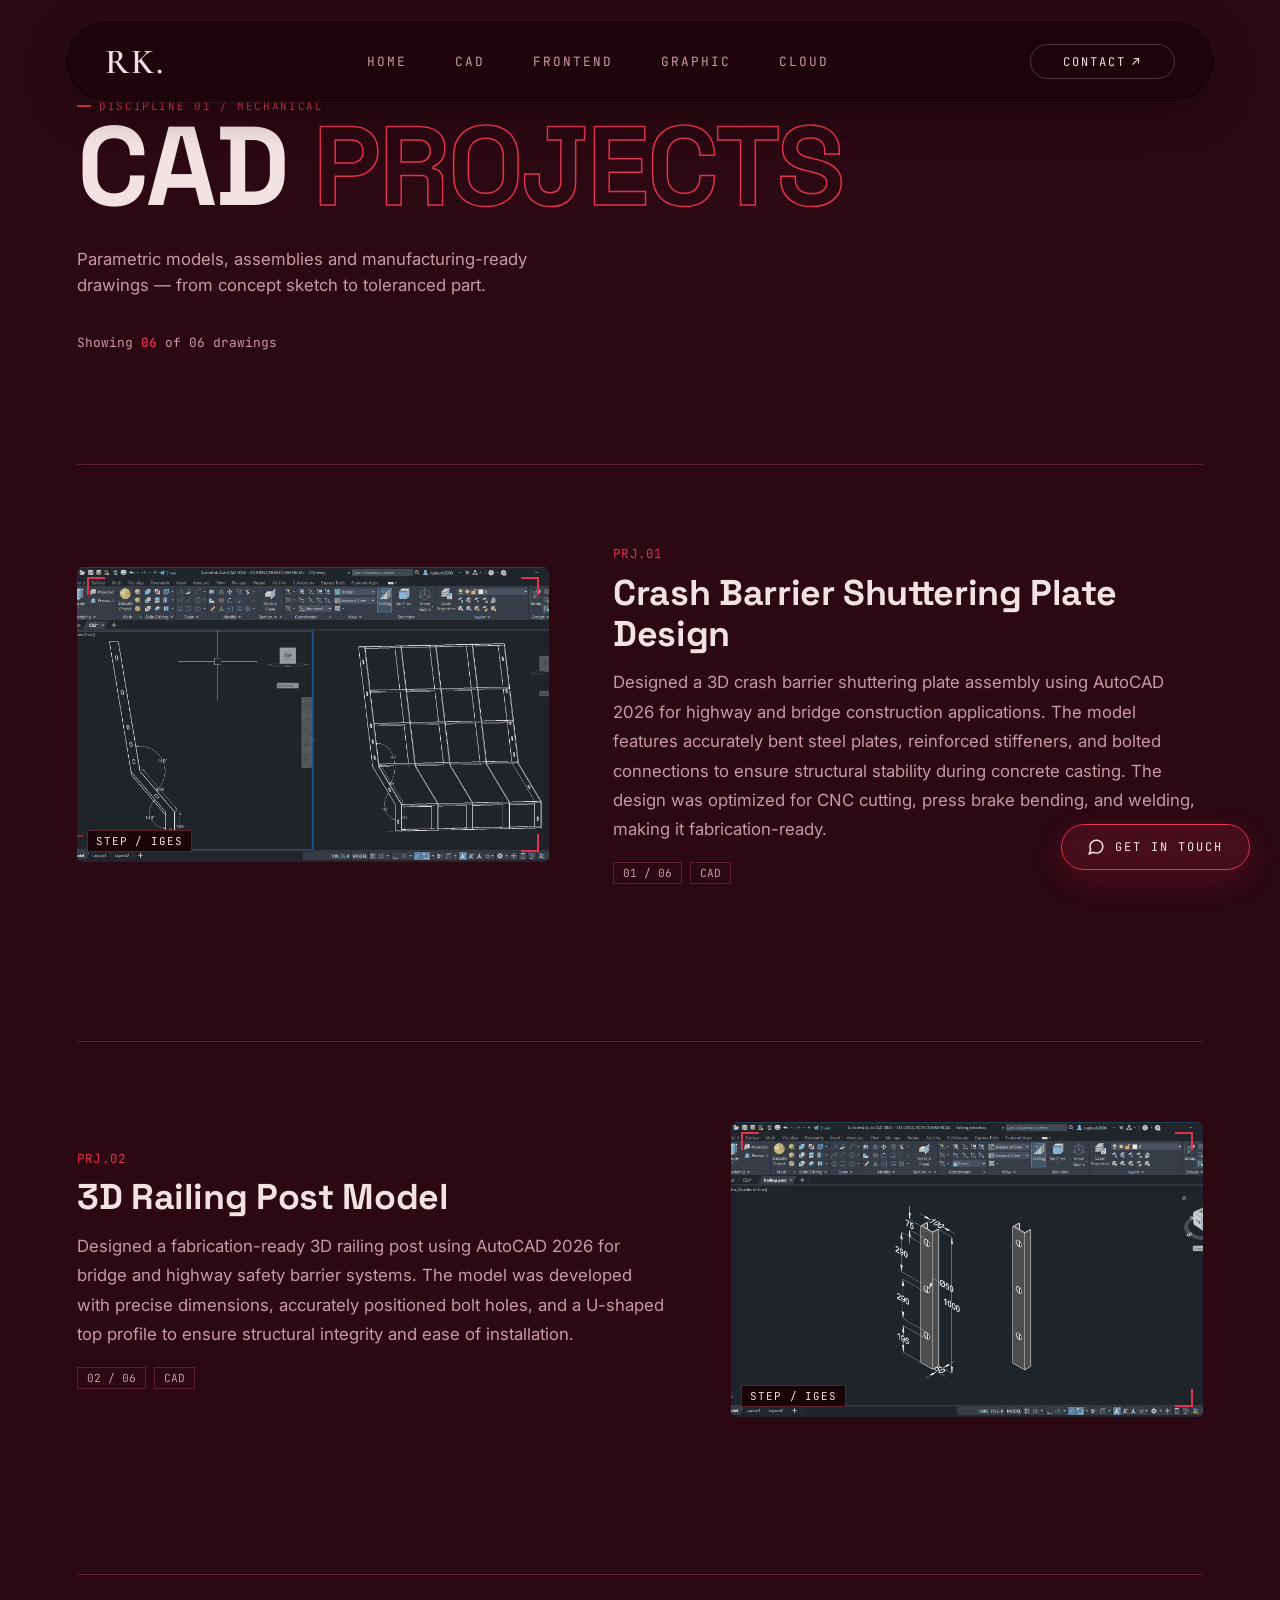
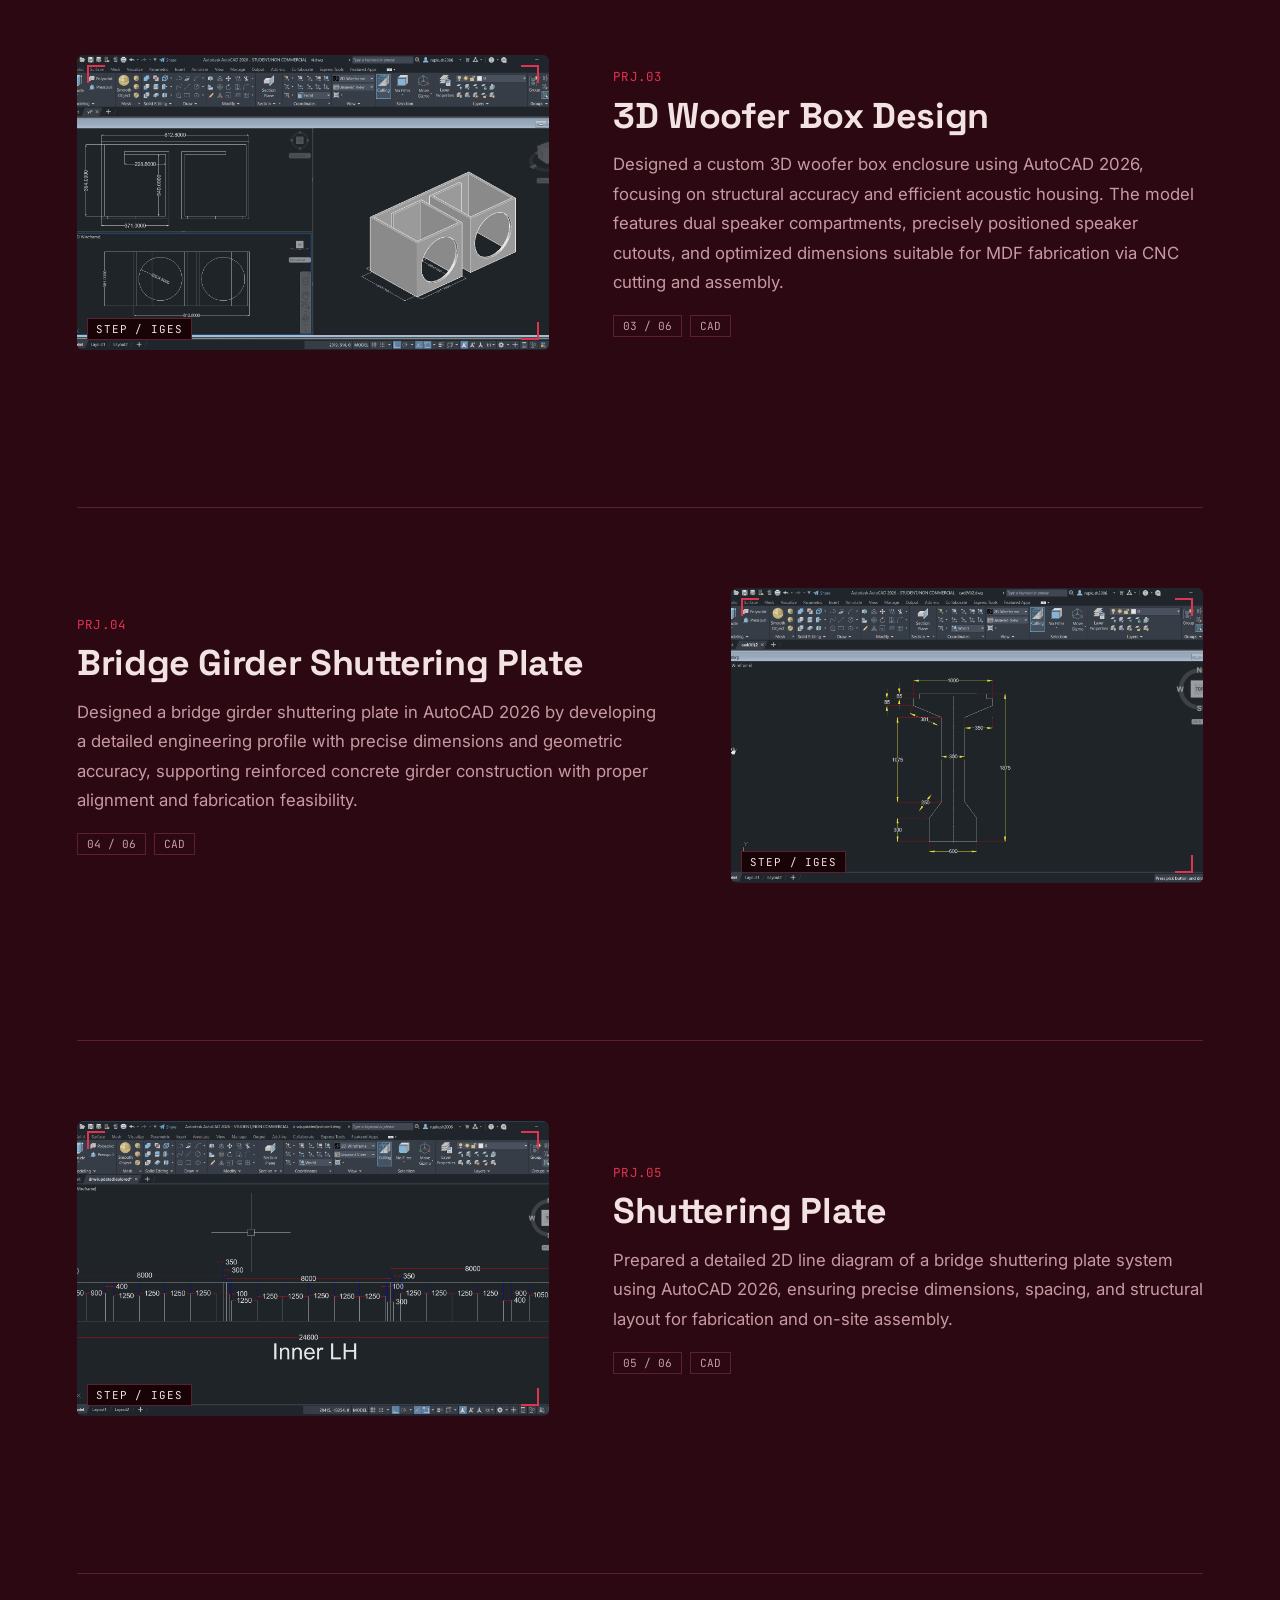
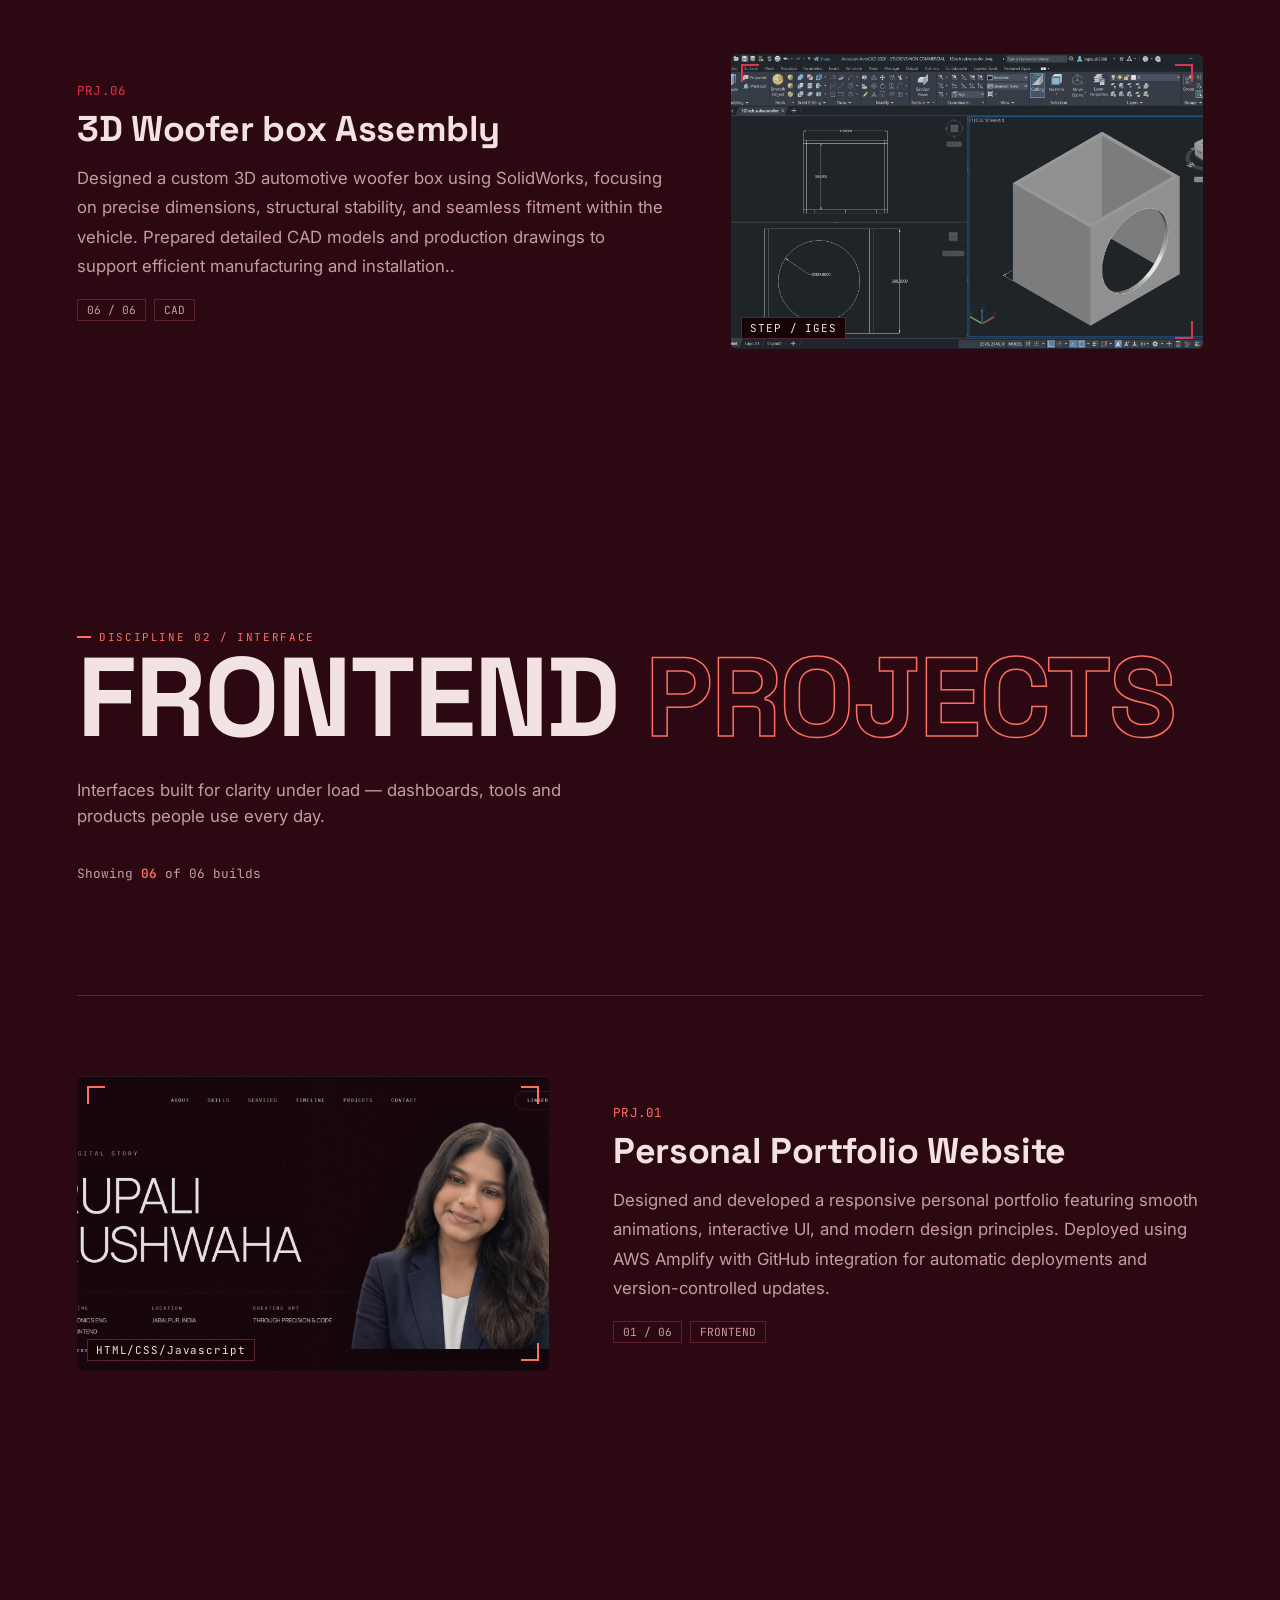
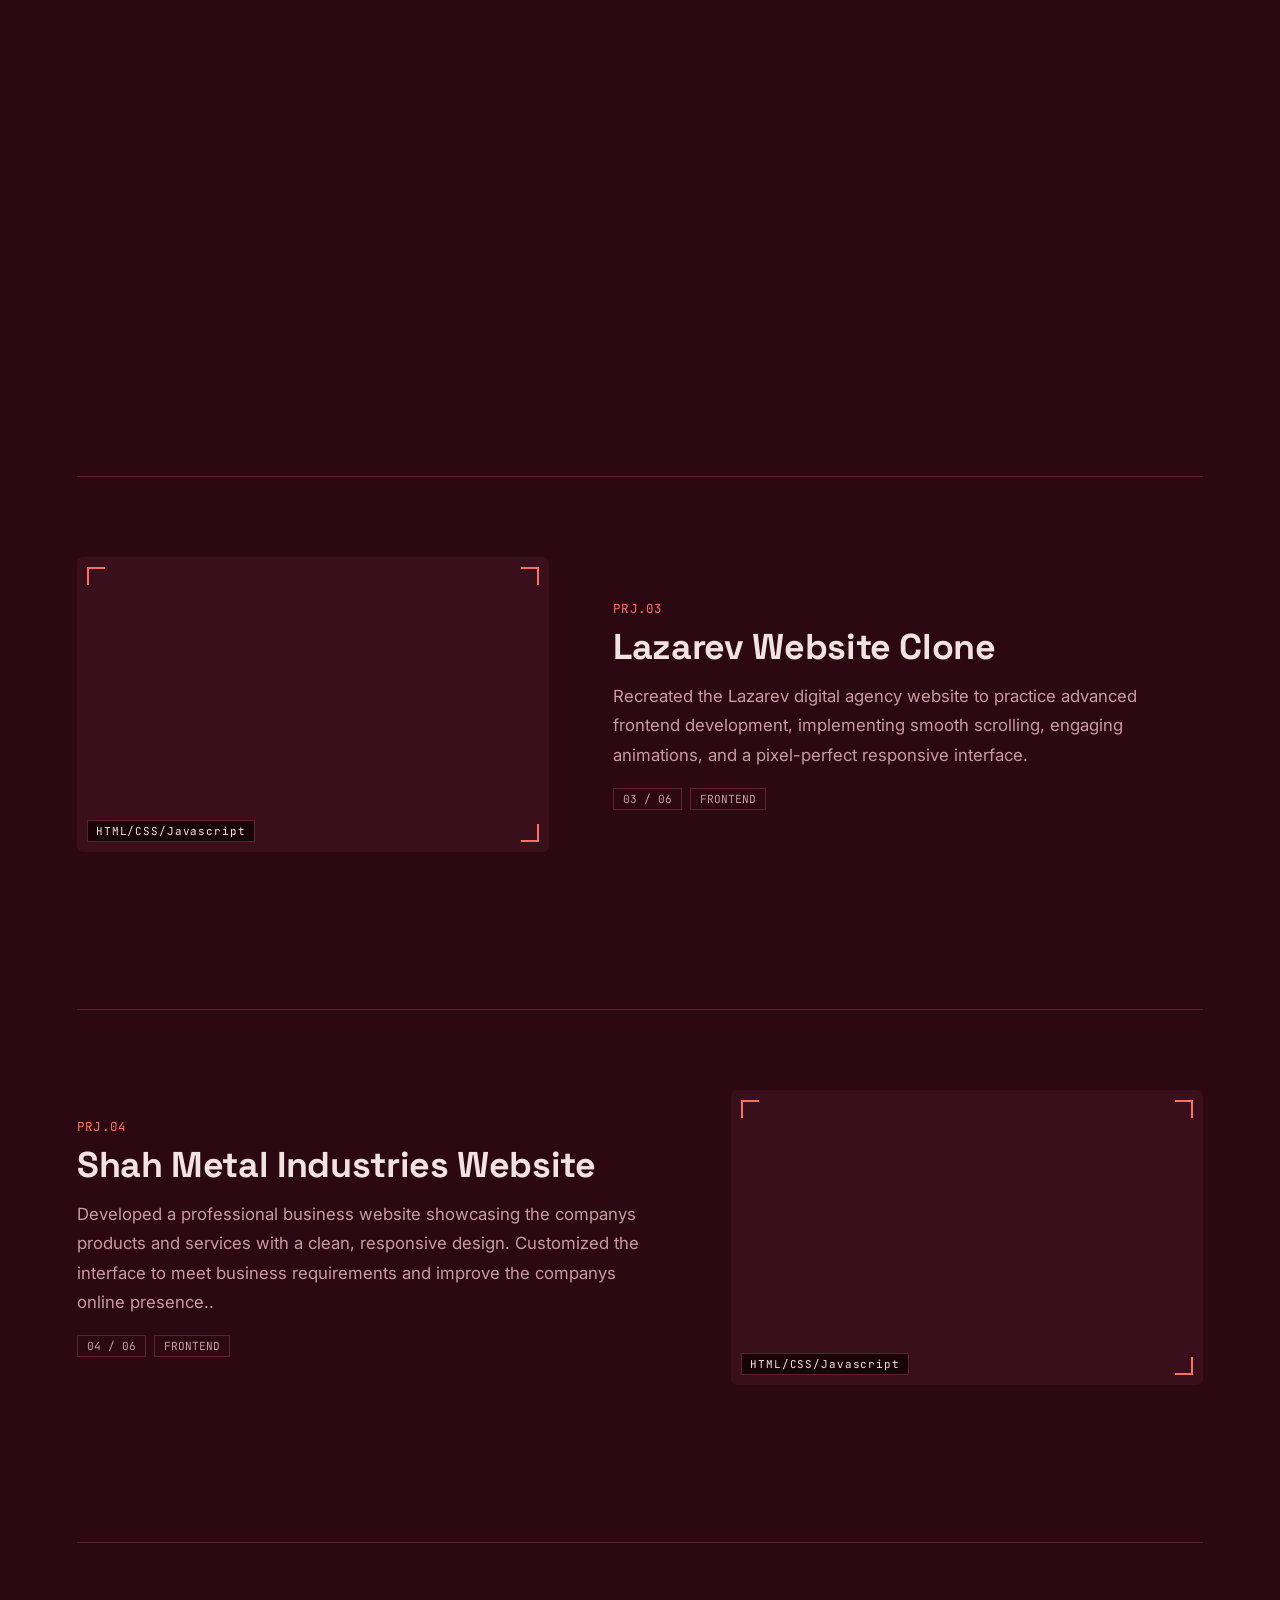
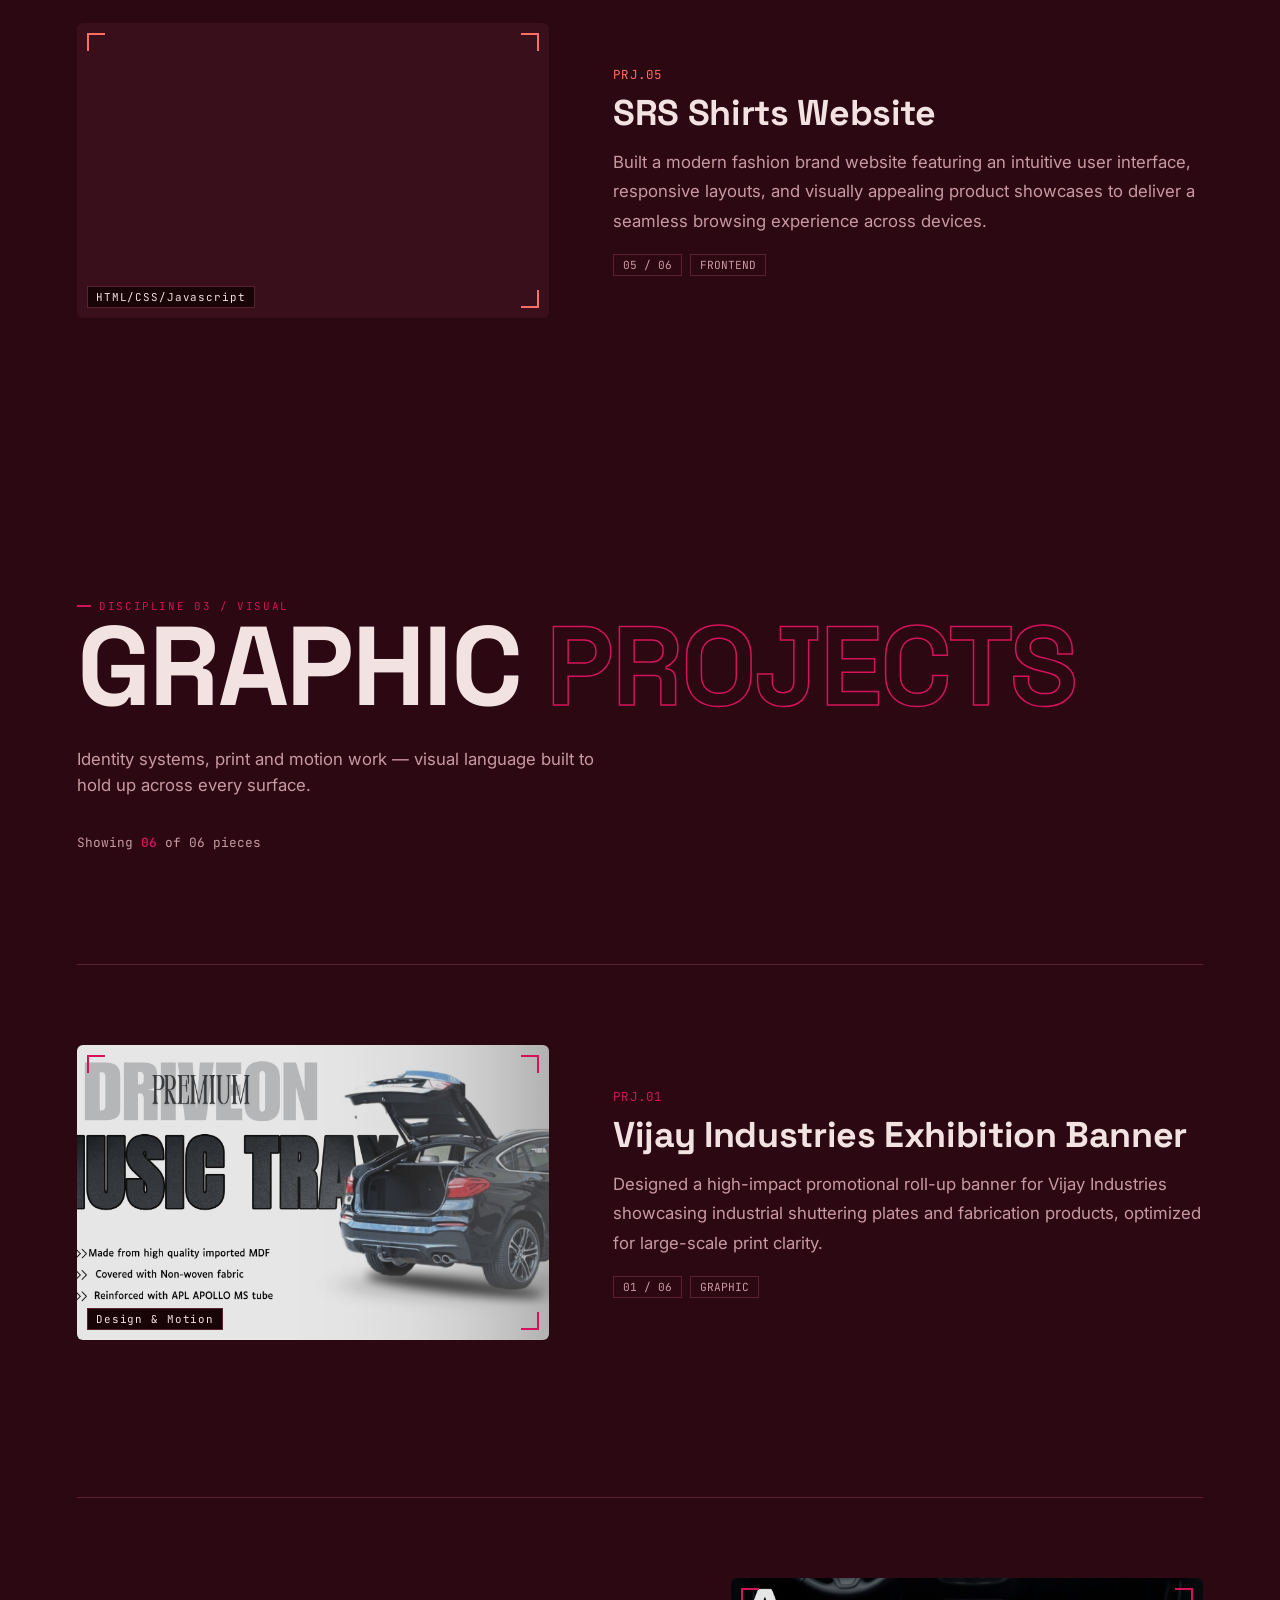
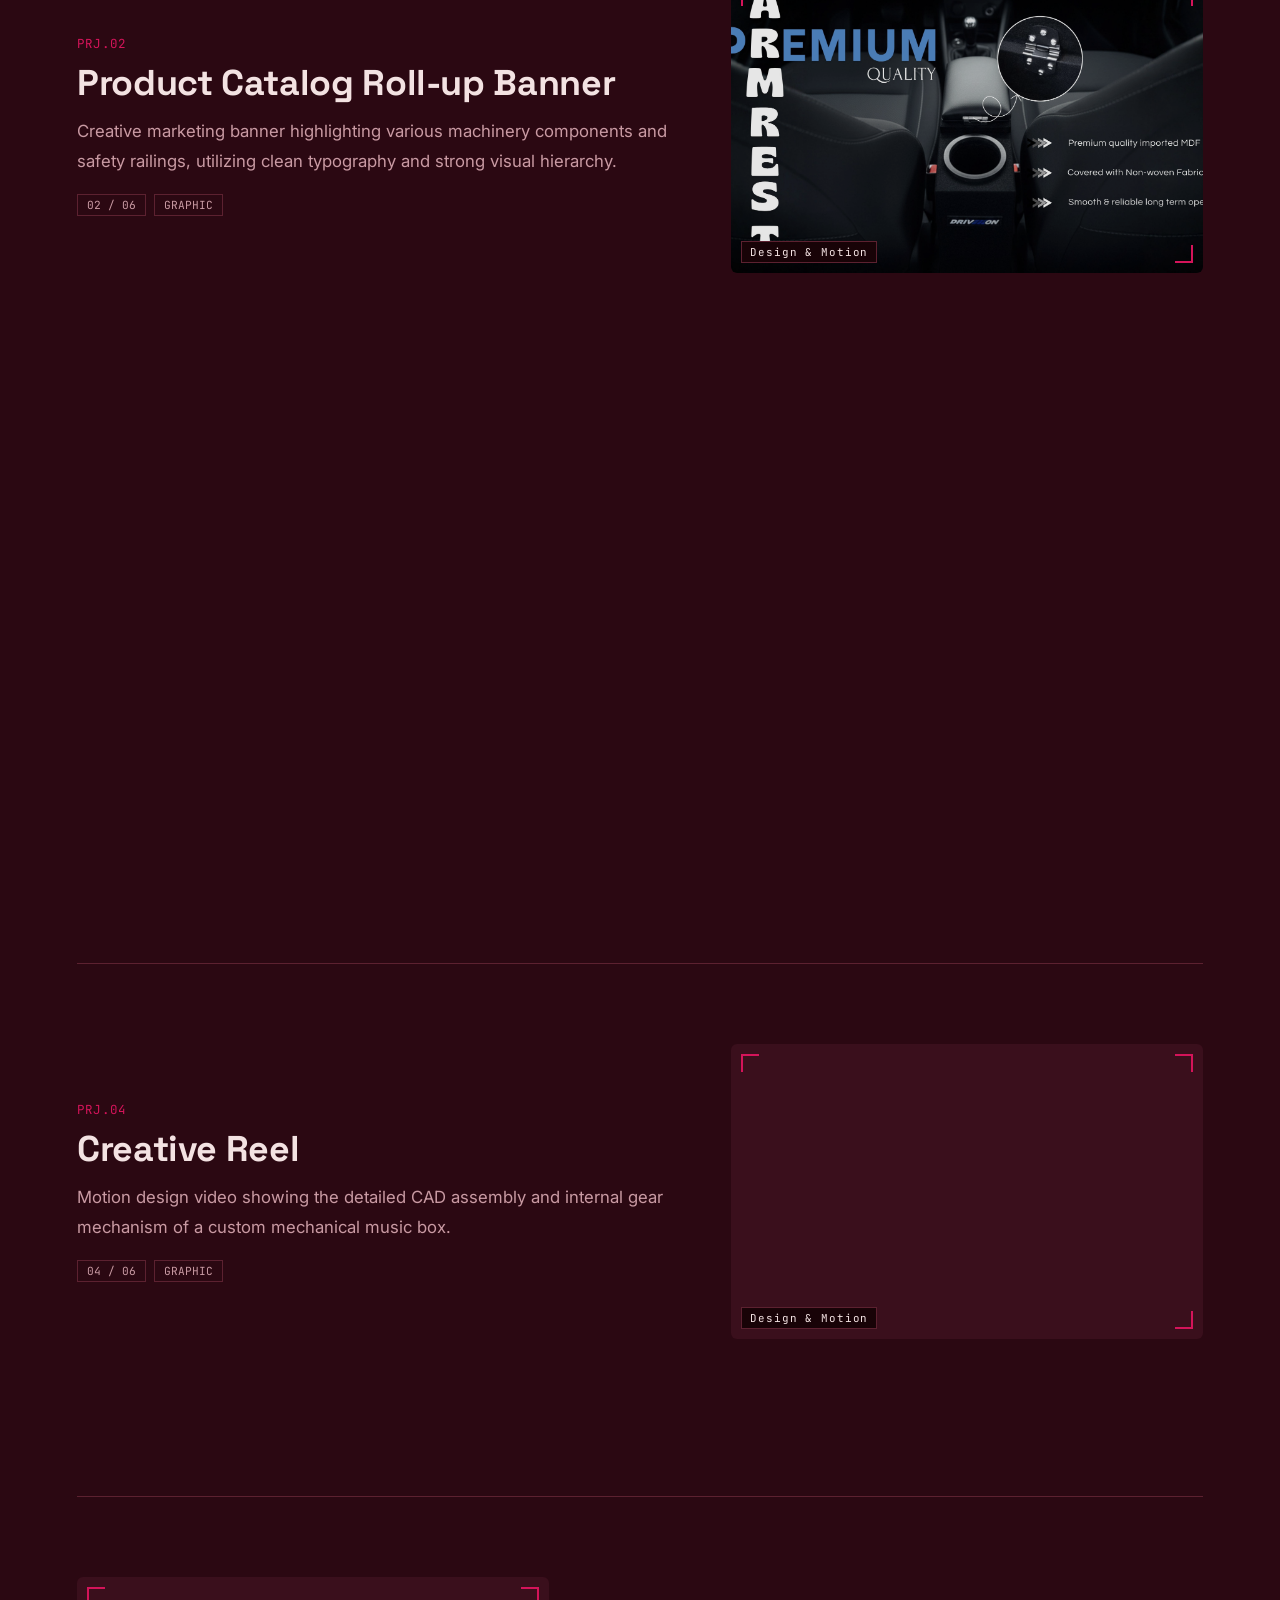
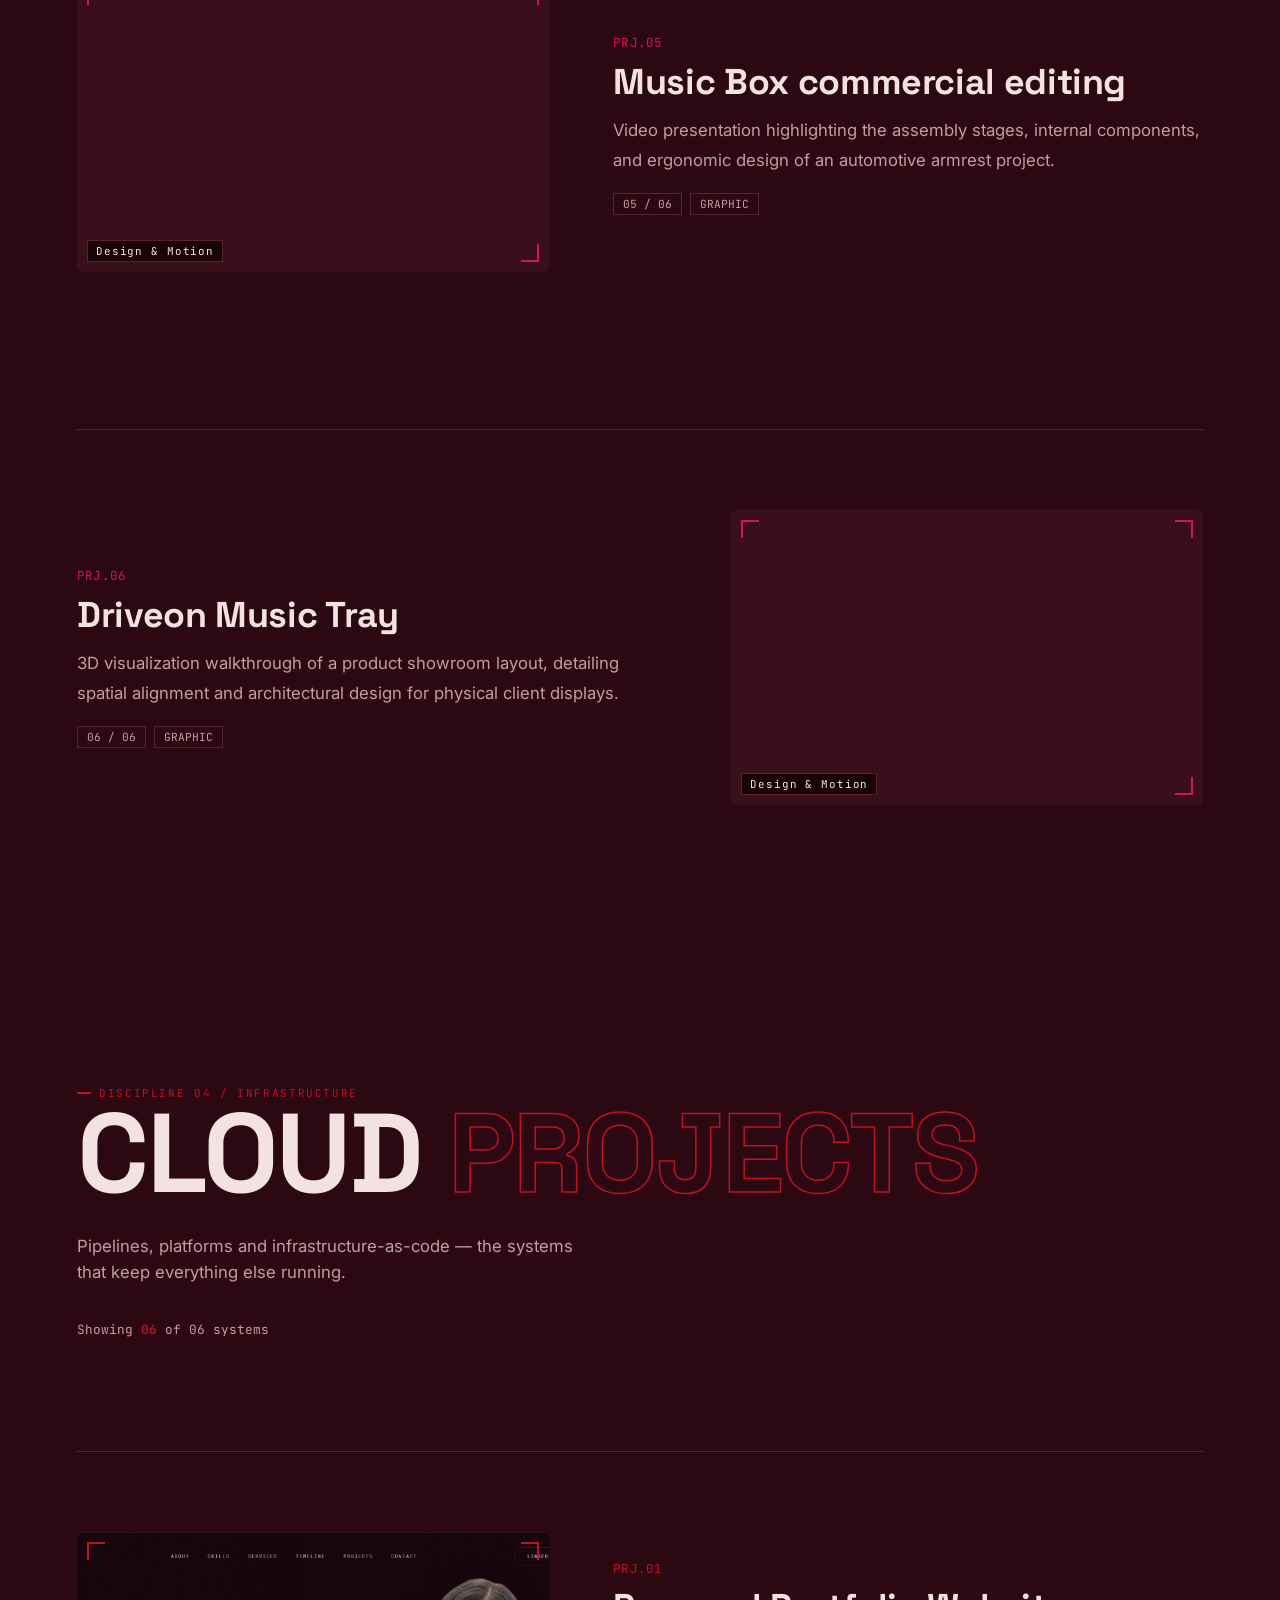
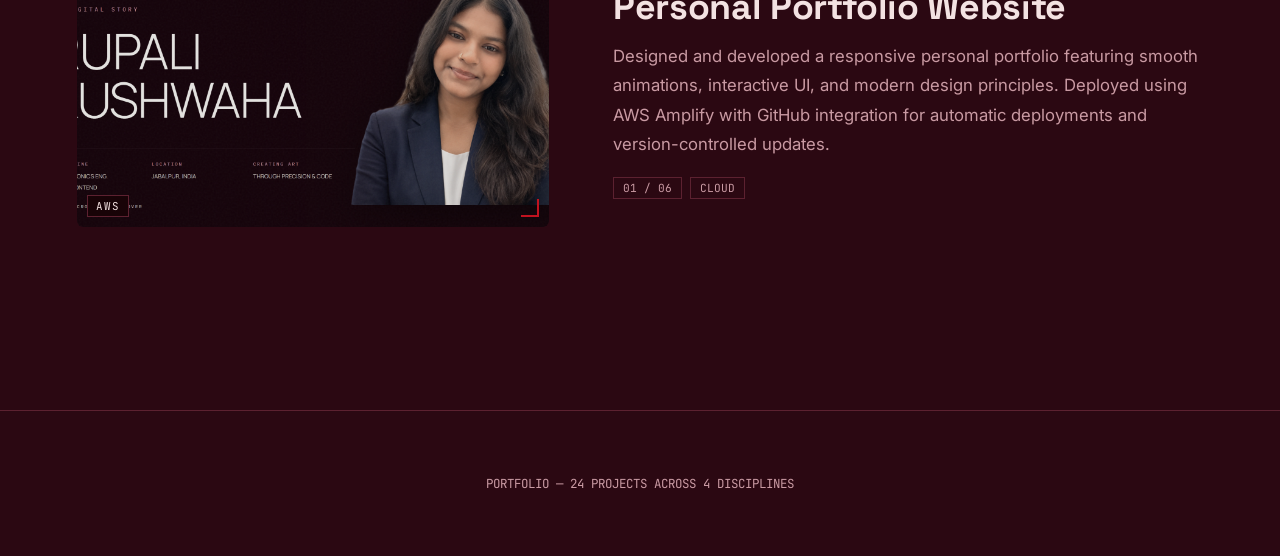
==== commit 7bcba7ee: "resume section" ====
--- a/projects.html
+++ b/projects.html
@@ -626,7 +626,7 @@
     }
 
     .menu-toggle {
-      display: flex;
+      display: none;
       flex-direction: column;
       gap: 6px;
       cursor: pointer;
@@ -739,10 +739,23 @@
         padding: 0.7rem 1.2rem;
         font-size: 0.7rem;
       }
+      .category-hero {
+        position: relative !important;
+        min-height: auto !important;
+        padding: 6vh 0 3vh !important;
+      }
       .project-card,
       .project-card:nth-child(even) {
         grid-template-columns: 1fr !important;
         padding: 3rem 0;
+      }
+      .project-card:nth-child(even) .project-media,
+      .project-card:nth-child(even) .project-info {
+        order: initial !important;
+      }
+      .lightbox-close {
+        top: 20px !important;
+        right: 20px !important;
       }
     }
 
